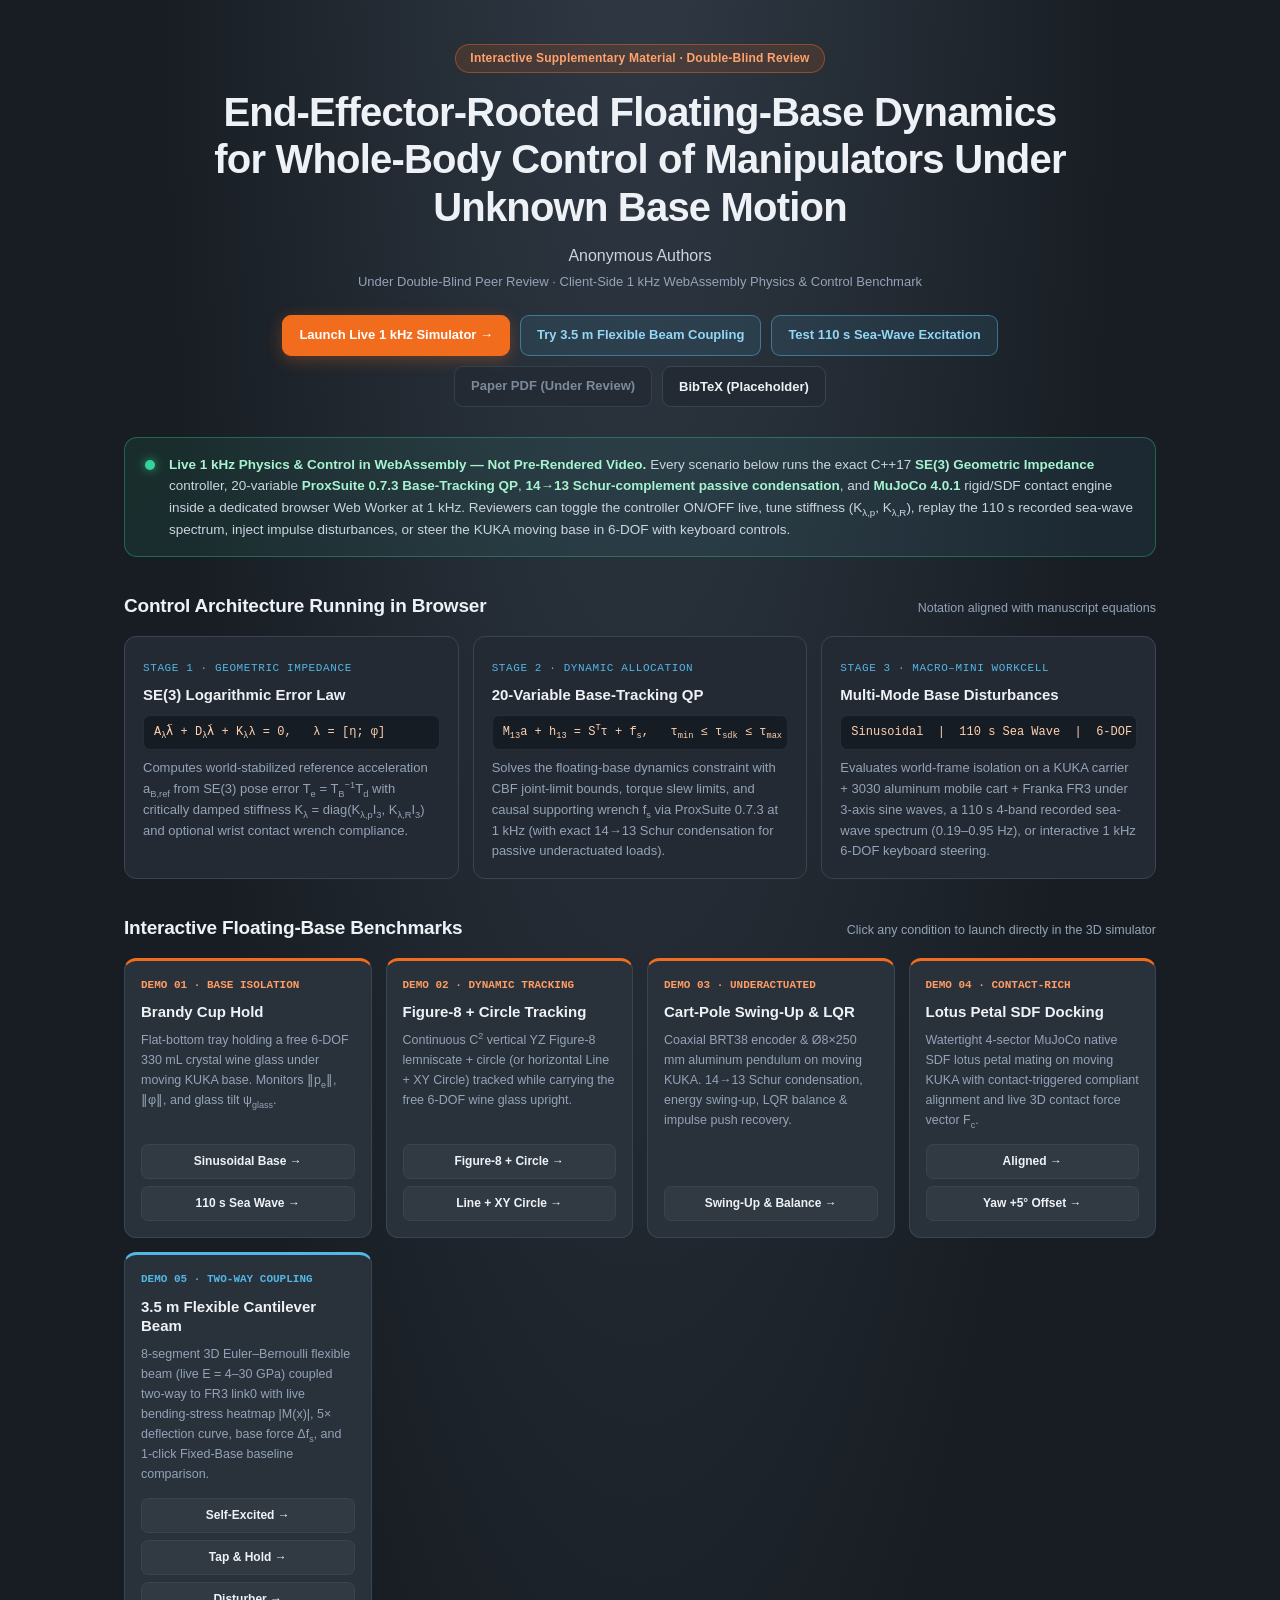
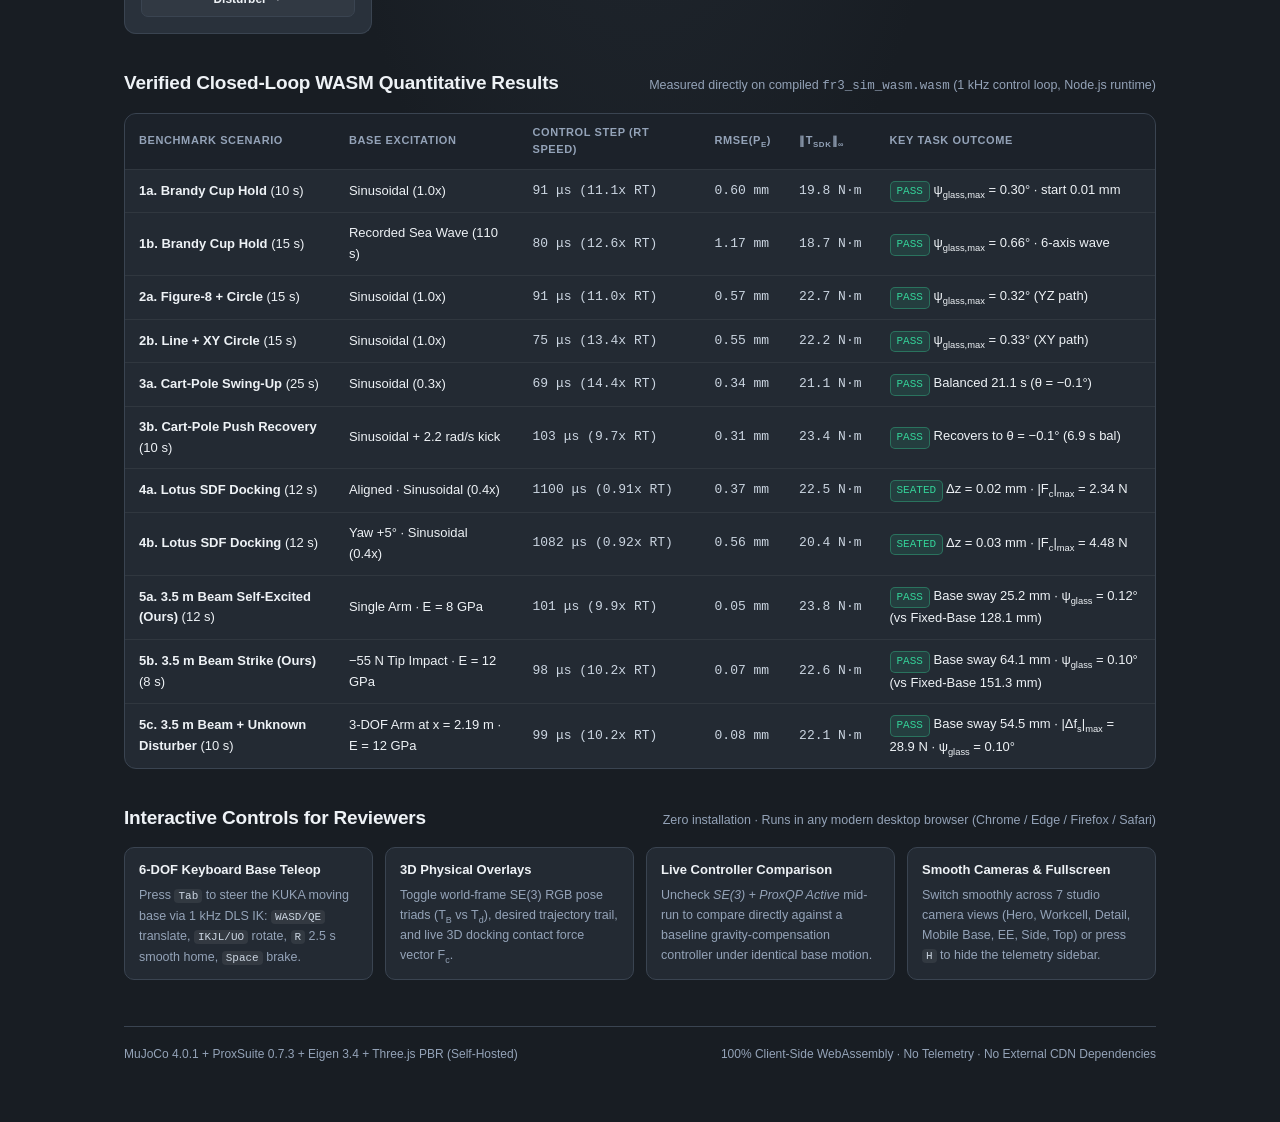
==== index.html @ 57d69ed1 "Deploy interactive supplementary simulator" ====
<!doctype html>
<html lang="en">
<head>
  <meta charset="utf-8" />
  <meta name="viewport" content="width=device-width, initial-scale=1.0" />
  <title>End-Effector-Rooted Floating-Base Dynamics for Whole-Body Control of Manipulators Under Unknown Base Motion · Interactive Supplementary Material</title>
  <style>
    :root {
      --bg: #181d23;
      --bg-2: #1f252d;
      --card: #232a33;
      --card-2: #29313b;
      --border: #3a4451;
      --text: #eef2f6;
      --soft: #cbd5e1;
      --muted: #94a3b8;
      --accent: #f26c1d;
      --accent-hover: #ff7f36;
      --cool: #52b6e6;
      --ok: #34d399;
      --font: 'Inter', -apple-system, BlinkMacSystemFont, 'Segoe UI', Roboto, sans-serif;
      --mono: 'JetBrains Mono', ui-monospace, SFMono-Regular, Menlo, monospace;
    }
    * { box-sizing: border-box; }
    sub, sup { font-size: 0.72em; line-height: 0; }
    body {
      margin: 0;
      background: radial-gradient(ellipse at 50% -12%, #313b47 0%, var(--bg) 54%);
      color: var(--text);
      font-family: var(--font);
      line-height: 1.6;
      min-height: 100vh;
    }
    .wrap { max-width: 1080px; margin: 0 auto; padding: 44px 24px 68px; }

    /* Academic Paper Hero Header */
    .paper-header { text-align: center; max-width: 880px; margin: 0 auto 30px; }
    .review-pill {
      display: inline-flex;
      align-items: center;
      gap: 8px;
      background: rgba(242, 108, 29, 0.14);
      border: 1px solid rgba(242, 108, 29, 0.42);
      color: #ffa26b;
      border-radius: 999px;
      padding: 4px 14px;
      font-size: 12px;
      font-weight: 600;
      letter-spacing: 0.2px;
    }
    h1 {
      font-size: clamp(26px, 3.8vw, 40px);
      margin: 16px 0 12px;
      line-height: 1.18;
      letter-spacing: -0.02em;
      font-weight: 750;
    }
    .authors {
      color: var(--soft);
      font-size: 16px;
      font-weight: 500;
      margin: 0 0 4px;
    }
    .venue {
      color: var(--muted);
      font-size: 13px;
      margin: 0 0 22px;
    }

    .action-bar {
      display: flex;
      justify-content: center;
      flex-wrap: wrap;
      gap: 10px;
      margin-bottom: 18px;
    }
    .pill-btn {
      display: inline-flex;
      align-items: center;
      gap: 7px;
      text-decoration: none;
      font-family: var(--font);
      font-size: 13px;
      font-weight: 600;
      padding: 9px 16px;
      border-radius: 9px;
      border: 1px solid var(--border);
      background: var(--card);
      color: var(--text);
      cursor: pointer;
      transition: transform 0.12s ease, border-color 0.15s ease, background 0.15s ease;
    }
    .pill-btn:hover { transform: translateY(-1px); border-color: var(--cool); background: var(--card-2); }
    .pill-btn.primary {
      background: var(--accent);
      border-color: var(--accent);
      color: #ffffff;
      box-shadow: 0 4px 16px rgba(242, 108, 29, 0.30);
    }
    .pill-btn.primary:hover { background: var(--accent-hover); border-color: var(--accent-hover); }
    .pill-btn.secondary {
      border-color: rgba(82, 182, 230, 0.50);
      color: #93d6f5;
      background: rgba(82, 182, 230, 0.10);
    }
    .pill-btn.secondary:hover { background: rgba(82, 182, 230, 0.18); color: #ffffff; }
    .pill-btn.muted {
      color: var(--muted);
      cursor: default;
      opacity: 0.78;
    }
    .pill-btn.muted:hover { transform: none; border-color: var(--border); background: var(--card); }

    /* Live WASM Authenticity Callout */
    .authenticity {
      background: linear-gradient(135deg, rgba(52, 211, 153, 0.09) 0%, rgba(82, 182, 230, 0.08) 100%);
      border: 1px solid rgba(52, 211, 153, 0.34);
      border-radius: 13px;
      padding: 16px 20px;
      margin-bottom: 34px;
      display: flex;
      gap: 14px;
      align-items: flex-start;
    }
    .auth-dot {
      width: 10px;
      height: 10px;
      border-radius: 50%;
      background: var(--ok);
      box-shadow: 0 0 10px rgba(52, 211, 153, 0.75);
      margin-top: 6px;
      flex-shrink: 0;
    }
    .authenticity strong { color: #a7f3d0; }
    .authenticity p { margin: 0; font-size: 13.5px; color: var(--soft); }

    /* Section Headings */
    .sec-head {
      display: flex;
      justify-content: space-between;
      align-items: baseline;
      flex-wrap: wrap;
      gap: 8px;
      margin: 34px 0 14px;
    }
    .sec-head h2 { margin: 0; font-size: 19px; letter-spacing: -0.01em; }
    .sec-head span { font-size: 12.5px; color: var(--muted); }

    /* Method Cards */
    .method-grid {
      display: grid;
      grid-template-columns: repeat(auto-fit, minmax(300px, 1fr));
      gap: 14px;
    }
    .method-card {
      background: var(--card);
      border: 1px solid var(--border);
      border-radius: 12px;
      padding: 16px 18px;
    }
    .method-card .m-tag {
      font-family: var(--mono);
      font-size: 11px;
      color: var(--cool);
      text-transform: uppercase;
      letter-spacing: 0.6px;
    }
    .method-card h3 { margin: 5px 0 7px; font-size: 15px; }
    .method-card .eq {
      font-family: var(--mono);
      font-size: 12px;
      color: #ffd0b0;
      background: rgba(15, 20, 26, 0.62);
      border: 1px solid rgba(255, 255, 255, 0.08);
      border-radius: 7px;
      padding: 7px 10px;
      margin: 8px 0;
      overflow-x: auto;
      white-space: nowrap;
    }
    .method-card p { margin: 0; font-size: 13px; color: var(--muted); }

    /* 4 Interactive Demos Grid */
    .demos-grid {
      display: grid;
      grid-template-columns: repeat(auto-fit, minmax(245px, 1fr));
      gap: 14px;
    }
    .demo-card {
      background: var(--card-2);
      border: 1px solid var(--border);
      border-top: 3px solid var(--accent);
      border-radius: 12px;
      padding: 16px;
      display: flex;
      flex-direction: column;
      gap: 8px;
    }
    .demo-card .d-num {
      font-family: var(--mono);
      font-size: 11px;
      color: #ff9c63;
      font-weight: 700;
    }
    .demo-card h3 { margin: 0; font-size: 15px; line-height: 1.3; }
    .demo-card p { margin: 0; font-size: 12.5px; color: var(--muted); flex: 1; }
    .demo-actions { display: flex; flex-wrap: wrap; gap: 7px; margin-top: 6px; }
    .mini-btn {
      flex: 1;
      min-width: 105px;
      text-align: center;
      text-decoration: none;
      font-size: 12px;
      font-weight: 600;
      padding: 7px 9px;
      border-radius: 7px;
      border: 1px solid var(--border);
      color: var(--text);
      background: rgba(255, 255, 255, 0.04);
      transition: all 0.14s ease;
    }
    .mini-btn:hover { border-color: var(--accent); color: #ffab78; background: rgba(242, 108, 29, 0.12); }
    .mini-btn.alt:hover { border-color: var(--cool); color: #93d6f5; background: rgba(82, 182, 230, 0.12); }

    /* Verified Benchmark Table */
    .table-wrap {
      background: var(--card);
      border: 1px solid var(--border);
      border-radius: 12px;
      overflow-x: auto;
    }
    table { width: 100%; border-collapse: collapse; font-size: 13px; }
    th, td { padding: 10px 14px; text-align: left; border-bottom: 1px solid rgba(255, 255, 255, 0.06); }
    th {
      font-size: 11px;
      text-transform: uppercase;
      letter-spacing: 0.6px;
      color: var(--muted);
      background: rgba(15, 20, 26, 0.35);
    }
    tr:last-child td { border-bottom: none; }
    td.num { font-family: var(--mono); color: var(--soft); white-space: nowrap; }
    .tag-pass {
      display: inline-block;
      font-family: var(--mono);
      font-size: 11px;
      color: var(--ok);
      background: rgba(52, 211, 153, 0.12);
      border: 1px solid rgba(52, 211, 153, 0.35);
      border-radius: 5px;
      padding: 1px 6px;
    }

    /* Interactive Features Strip */
    .features-list {
      display: grid;
      grid-template-columns: repeat(auto-fit, minmax(220px, 1fr));
      gap: 12px;
    }
    .feat-item {
      background: var(--card);
      border: 1px solid var(--border);
      border-radius: 10px;
      padding: 12px 14px;
      font-size: 12.5px;
      color: var(--muted);
    }
    .feat-item strong { display: block; color: var(--text); margin-bottom: 4px; font-size: 13px; }
    .feat-item code {
      font-family: var(--mono);
      font-size: 11px;
      color: var(--soft);
      background: rgba(255, 255, 255, 0.07);
      padding: 1px 4px;
      border-radius: 4px;
    }

    /* BibTeX Collapsible Box */
    .bibtex-box {
      display: none;
      margin: 14px auto 0;
      max-width: 720px;
      text-align: left;
      background: #14181e;
      border: 1px solid var(--border);
      border-radius: 10px;
      padding: 14px 16px;
      font-family: var(--mono);
      font-size: 12px;
      color: #cbd5e1;
      white-space: pre;
      overflow-x: auto;
    }
    .bibtex-box.open { display: block; }

    .footer {
      margin-top: 46px;
      padding-top: 18px;
      border-top: 1px solid var(--border);
      color: var(--muted);
      font-size: 12px;
      display: flex;
      justify-content: space-between;
      flex-wrap: wrap;
      gap: 10px;
    }
  </style>
</head>
<body>
  <div class="wrap">
    <header class="paper-header">
      <span class="review-pill">Interactive Supplementary Material · Double-Blind Review</span>
      <h1>End-Effector-Rooted Floating-Base Dynamics for Whole-Body Control of Manipulators Under Unknown Base Motion</h1>
      <p class="authors">Anonymous Authors</p>
      <p class="venue">Under Double-Blind Peer Review · Client-Side 1 kHz WebAssembly Physics &amp; Control Benchmark</p>

      <div class="action-bar">
        <a class="pill-btn primary" href="./three/">Launch Live 1 kHz Simulator →</a>
        <a class="pill-btn secondary" href="./three/?demo=5">Try 3.5 m Flexible Beam Coupling</a>
        <a class="pill-btn secondary" href="./three/?demo=0&amp;base=wave">Test 110 s Sea-Wave Excitation</a>
        <span class="pill-btn muted" title="Manuscript is currently under double-blind review">Paper PDF (Under Review)</span>
        <button class="pill-btn" id="btnBibtex" type="button">BibTeX (Placeholder)</button>
      </div>

      <pre class="bibtex-box" id="bibtexBox">@article{anonymous2026eefloatingbase,
  title   = {End-Effector-Rooted Floating-Base Dynamics for Whole-Body Control of Manipulators Under Unknown Base Motion},
  author  = {Anonymous Authors},
  journal = {Under Review},
  year    = {2026},
  note    = {Interactive 1 kHz WebAssembly supplementary material}
}</pre>
    </header>

    <section class="authenticity">
      <div class="auth-dot" aria-hidden="true"></div>
      <p>
        <strong>Live 1 kHz Physics &amp; Control in WebAssembly — Not Pre-Rendered Video.</strong>
        Every scenario below runs the exact C++17 <strong>SE(3) Geometric Impedance</strong> controller,
        20-variable <strong>ProxSuite 0.7.3 Base-Tracking QP</strong>, <strong>14→13 Schur-complement passive condensation</strong>,
        and <strong>MuJoCo 4.0.1</strong> rigid/SDF contact engine inside a dedicated browser Web Worker at 1 kHz.
        Reviewers can toggle the controller ON/OFF live, tune stiffness (K<sub>&lambda;,p</sub>, K<sub>&lambda;,R</sub>),
        replay the 110 s recorded sea-wave spectrum, inject impulse disturbances, or steer the KUKA moving base in 6-DOF with keyboard controls.
      </p>
    </section>

    <div class="sec-head">
      <h2>Control Architecture Running in Browser</h2>
      <span>Notation aligned with manuscript equations</span>
    </div>
    <section class="method-grid">
      <div class="method-card">
        <span class="m-tag">Stage 1 · Geometric Impedance</span>
        <h3>SE(3) Logarithmic Error Law</h3>
        <div class="eq">A<sub>&lambda;</sub>&lambda;&#776; + D<sub>&lambda;</sub>&lambda;&#775; + K<sub>&lambda;</sub>&lambda; = 0, &nbsp; &lambda; = [&eta;; &phi;]</div>
        <p>Computes world-stabilized reference acceleration a<sub>B,ref</sub> from SE(3) pose error T<sub>e</sub> = T<sub>B</sub><sup>&minus;1</sup>T<sub>d</sub> with critically damped stiffness K<sub>&lambda;</sub> = diag(K<sub>&lambda;,p</sub>I<sub>3</sub>, K<sub>&lambda;,R</sub>I<sub>3</sub>) and optional wrist contact wrench compliance.</p>
      </div>
      <div class="method-card">
        <span class="m-tag">Stage 2 · Dynamic Allocation</span>
        <h3>20-Variable Base-Tracking QP</h3>
        <div class="eq">M<sub>13</sub>a + h<sub>13</sub> = S<sup>T</sup>&tau; + f<sub>s</sub>, &nbsp; &tau;<sub>min</sub> &le; &tau;<sub>sdk</sub> &le; &tau;<sub>max</sub></div>
        <p>Solves the floating-base dynamics constraint with CBF joint-limit bounds, torque slew limits, and causal supporting wrench f<sub>s</sub> via ProxSuite 0.7.3 at 1 kHz (with exact 14→13 Schur condensation for passive underactuated loads).</p>
      </div>
      <div class="method-card">
        <span class="m-tag">Stage 3 · Macro–Mini Workcell</span>
        <h3>Multi-Mode Base Disturbances</h3>
        <div class="eq">Sinusoidal &nbsp;|&nbsp; 110 s Sea Wave &nbsp;|&nbsp; 6-DOF IK Teleop</div>
        <p>Evaluates world-frame isolation on a KUKA carrier + 3030 aluminum mobile cart + Franka FR3 under 3-axis sine waves, a 110 s 4-band recorded sea-wave spectrum (0.19–0.95 Hz), or interactive 1 kHz 6-DOF keyboard steering.</p>
      </div>
    </section>

    <div class="sec-head">
      <h2>Interactive Floating-Base Benchmarks</h2>
      <span>Click any condition to launch directly in the 3D simulator</span>
    </div>
    <section class="demos-grid">
      <article class="demo-card">
        <span class="d-num">DEMO 01 · BASE ISOLATION</span>
        <h3>Brandy Cup Hold</h3>
        <p>Flat-bottom tray holding a free 6-DOF 330 mL crystal wine glass under moving KUKA base. Monitors &Vert;p<sub>e</sub>&Vert;, &Vert;&phi;&Vert;, and glass tilt &psi;<sub>glass</sub>.</p>
        <div class="demo-actions">
          <a class="mini-btn" href="./three/?demo=0&amp;base=sine">Sinusoidal Base →</a>
          <a class="mini-btn alt" href="./three/?demo=0&amp;base=wave">110 s Sea Wave →</a>
        </div>
      </article>

      <article class="demo-card">
        <span class="d-num">DEMO 02 · DYNAMIC TRACKING</span>
        <h3>Figure-8 + Circle Tracking</h3>
        <p>Continuous C<sup>2</sup> vertical YZ Figure-8 lemniscate + circle (or horizontal Line + XY Circle) tracked while carrying the free 6-DOF wine glass upright.</p>
        <div class="demo-actions">
          <a class="mini-btn" href="./three/?demo=1&amp;track=0">Figure-8 + Circle →</a>
          <a class="mini-btn alt" href="./three/?demo=1&amp;track=1">Line + XY Circle →</a>
        </div>
      </article>

      <article class="demo-card">
        <span class="d-num">DEMO 03 · UNDERACTUATED</span>
        <h3>Cart-Pole Swing-Up &amp; LQR</h3>
        <p>Coaxial BRT38 encoder &amp; Ø8&times;250 mm aluminum pendulum on moving KUKA. 14→13 Schur condensation, energy swing-up, LQR balance &amp; impulse push recovery.</p>
        <div class="demo-actions">
          <a class="mini-btn" href="./three/?demo=2">Swing-Up &amp; Balance →</a>
        </div>
      </article>

      <article class="demo-card">
        <span class="d-num">DEMO 04 · CONTACT-RICH</span>
        <h3>Lotus Petal SDF Docking</h3>
        <p>Watertight 4-sector MuJoCo native SDF lotus petal mating on moving KUKA with contact-triggered compliant alignment and live 3D contact force vector F<sub>c</sub>.</p>
        <div class="demo-actions">
          <a class="mini-btn" href="./three/?demo=4&amp;dock=0">Aligned →</a>
          <a class="mini-btn alt" href="./three/?demo=4&amp;dock=1">Yaw +5&deg; Offset →</a>
        </div>
      </article>

      <article class="demo-card" style="border-top-color: var(--cool);">
        <span class="d-num" style="color: var(--cool);">DEMO 05 · TWO-WAY COUPLING</span>
        <h3>3.5 m Flexible Cantilever Beam</h3>
        <p>8-segment 3D Euler–Bernoulli flexible beam (live E = 4–30 GPa) coupled two-way to FR3 link0 with live bending-stress heatmap |M(x)|, 5&times; deflection curve, base force &Delta;f<sub>s</sub>, and 1-click Fixed-Base baseline comparison.</p>
        <div class="demo-actions">
          <a class="mini-btn" href="./three/?demo=5&amp;beamMode=0">Self-Excited →</a>
          <a class="mini-btn alt" href="./three/?demo=5&amp;beamMode=1">Tap &amp; Hold →</a>
          <a class="mini-btn alt" href="./three/?demo=5&amp;beamMode=1&amp;disturber=1">Disturber →</a>
        </div>
      </article>
    </section>

    <div class="sec-head">
      <h2>Verified Closed-Loop WASM Quantitative Results</h2>
      <span>Measured directly on compiled <code>fr3_sim_wasm.wasm</code> (1 kHz control loop, Node.js runtime)</span>
    </div>
    <div class="table-wrap">
      <table>
        <thead>
          <tr>
            <th>Benchmark Scenario</th>
            <th>Base Excitation</th>
            <th>Control Step (RT Speed)</th>
            <th>RMSE(p<sub>e</sub>)</th>
            <th>&Vert;&tau;<sub>sdk</sub>&Vert;<sub>&infin;</sub></th>
            <th>Key Task Outcome</th>
          </tr>
        </thead>
        <tbody id="benchBody">
          <tr>
            <td><strong>1a. Brandy Cup Hold</strong> (10 s)</td>
            <td>Sinusoidal (1.0x)</td>
            <td class="num">91 &mu;s (11.1x RT)</td>
            <td class="num">0.60 mm</td>
            <td class="num">19.8 N&middot;m</td>
            <td><span class="tag-pass">PASS</span> &psi;<sub>glass,max</sub> = 0.30&deg; · start 0.01 mm</td>
          </tr>
          <tr>
            <td><strong>1b. Brandy Cup Hold</strong> (15 s)</td>
            <td>Recorded Sea Wave (110 s)</td>
            <td class="num">80 &mu;s (12.6x RT)</td>
            <td class="num">1.17 mm</td>
            <td class="num">18.7 N&middot;m</td>
            <td><span class="tag-pass">PASS</span> &psi;<sub>glass,max</sub> = 0.66&deg; · 6-axis wave</td>
          </tr>
          <tr>
            <td><strong>2a. Figure-8 + Circle</strong> (15 s)</td>
            <td>Sinusoidal (1.0x)</td>
            <td class="num">91 &mu;s (11.0x RT)</td>
            <td class="num">0.57 mm</td>
            <td class="num">22.7 N&middot;m</td>
            <td><span class="tag-pass">PASS</span> &psi;<sub>glass,max</sub> = 0.32&deg; (YZ path)</td>
          </tr>
          <tr>
            <td><strong>2b. Line + XY Circle</strong> (15 s)</td>
            <td>Sinusoidal (1.0x)</td>
            <td class="num">75 &mu;s (13.4x RT)</td>
            <td class="num">0.55 mm</td>
            <td class="num">22.2 N&middot;m</td>
            <td><span class="tag-pass">PASS</span> &psi;<sub>glass,max</sub> = 0.33&deg; (XY path)</td>
          </tr>
          <tr>
            <td><strong>3a. Cart-Pole Swing-Up</strong> (25 s)</td>
            <td>Sinusoidal (0.3x)</td>
            <td class="num">69 &mu;s (14.4x RT)</td>
            <td class="num">0.34 mm</td>
            <td class="num">21.1 N&middot;m</td>
            <td><span class="tag-pass">PASS</span> Balanced 21.1 s (&theta; = &minus;0.1&deg;)</td>
          </tr>
          <tr>
            <td><strong>3b. Cart-Pole Push Recovery</strong> (10 s)</td>
            <td>Sinusoidal + 2.2 rad/s kick</td>
            <td class="num">103 &mu;s (9.7x RT)</td>
            <td class="num">0.31 mm</td>
            <td class="num">23.4 N&middot;m</td>
            <td><span class="tag-pass">PASS</span> Recovers to &theta; = &minus;0.1&deg; (6.9 s bal)</td>
          </tr>
          <tr>
            <td><strong>4a. Lotus SDF Docking</strong> (12 s)</td>
            <td>Aligned · Sinusoidal (0.4x)</td>
            <td class="num">1100 &mu;s (0.91x RT)</td>
            <td class="num">0.37 mm</td>
            <td class="num">22.5 N&middot;m</td>
            <td><span class="tag-pass">SEATED</span> &Delta;z = 0.02 mm · |F<sub>c</sub>|<sub>max</sub> = 2.34 N</td>
          </tr>
          <tr>
            <td><strong>4b. Lotus SDF Docking</strong> (12 s)</td>
            <td>Yaw +5&deg; · Sinusoidal (0.4x)</td>
            <td class="num">1082 &mu;s (0.92x RT)</td>
            <td class="num">0.56 mm</td>
            <td class="num">20.4 N&middot;m</td>
            <td><span class="tag-pass">SEATED</span> &Delta;z = 0.03 mm · |F<sub>c</sub>|<sub>max</sub> = 4.48 N</td>
          </tr>
          <tr>
            <td><strong>5a. 3.5 m Beam Self-Excited (Ours)</strong> (12 s)</td>
            <td>Single Arm · E = 8 GPa</td>
            <td class="num">101 &mu;s (9.9x RT)</td>
            <td class="num">0.05 mm</td>
            <td class="num">23.8 N&middot;m</td>
            <td><span class="tag-pass">PASS</span> Base sway 25.2 mm · &psi;<sub>glass</sub> = 0.12&deg; (vs Fixed-Base 128.1 mm)</td>
          </tr>
          <tr>
            <td><strong>5b. 3.5 m Beam Strike (Ours)</strong> (8 s)</td>
            <td>&minus;55 N Tip Impact · E = 12 GPa</td>
            <td class="num">98 &mu;s (10.2x RT)</td>
            <td class="num">0.07 mm</td>
            <td class="num">22.6 N&middot;m</td>
            <td><span class="tag-pass">PASS</span> Base sway 64.1 mm · &psi;<sub>glass</sub> = 0.10&deg; (vs Fixed-Base 151.3 mm)</td>
          </tr>
          <tr>
            <td><strong>5c. 3.5 m Beam + Unknown Disturber</strong> (10 s)</td>
            <td>3-DOF Arm at x = 2.19 m · E = 12 GPa</td>
            <td class="num">99 &mu;s (10.2x RT)</td>
            <td class="num">0.08 mm</td>
            <td class="num">22.1 N&middot;m</td>
            <td><span class="tag-pass">PASS</span> Base sway 54.5 mm · |&Delta;f<sub>s</sub>|<sub>max</sub> = 28.9 N · &psi;<sub>glass</sub> = 0.10&deg;</td>
          </tr>
        </tbody>
      </table>
    </div>

    <div class="sec-head">
      <h2>Interactive Controls for Reviewers</h2>
      <span>Zero installation · Runs in any modern desktop browser (Chrome / Edge / Firefox / Safari)</span>
    </div>
    <section class="features-list">
      <div class="feat-item">
        <strong>6-DOF Keyboard Base Teleop</strong>
        Press <code>Tab</code> to steer the KUKA moving base via 1 kHz DLS IK: <code>WASD/QE</code> translate, <code>IKJL/UO</code> rotate, <code>R</code> 2.5 s smooth home, <code>Space</code> brake.
      </div>
      <div class="feat-item">
        <strong>3D Physical Overlays</strong>
        Toggle world-frame SE(3) RGB pose triads (T<sub>B</sub> vs T<sub>d</sub>), desired trajectory trail, and live 3D docking contact force vector F<sub>c</sub>.
      </div>
      <div class="feat-item">
        <strong>Live Controller Comparison</strong>
        Uncheck <em>SE(3) + ProxQP Active</em> mid-run to compare directly against a baseline gravity-compensation controller under identical base motion.
      </div>
      <div class="feat-item">
        <strong>Smooth Cameras &amp; Fullscreen</strong>
        Switch smoothly across 7 studio camera views (Hero, Workcell, Detail, Mobile Base, EE, Side, Top) or press <code>H</code> to hide the telemetry sidebar.
      </div>
    </section>

    <footer class="footer">
      <span>MuJoCo 4.0.1 + ProxSuite 0.7.3 + Eigen 3.4 + Three.js PBR (Self-Hosted)</span>
      <span>100% Client-Side WebAssembly · No Telemetry · No External CDN Dependencies</span>
    </footer>
  </div>
  <script>
    const btnBib = document.getElementById('btnBibtex');
    const bibBox = document.getElementById('bibtexBox');
    btnBib?.addEventListener('click', () => {
      bibBox.classList.toggle('open');
    });
  </script>
</body>
</html>
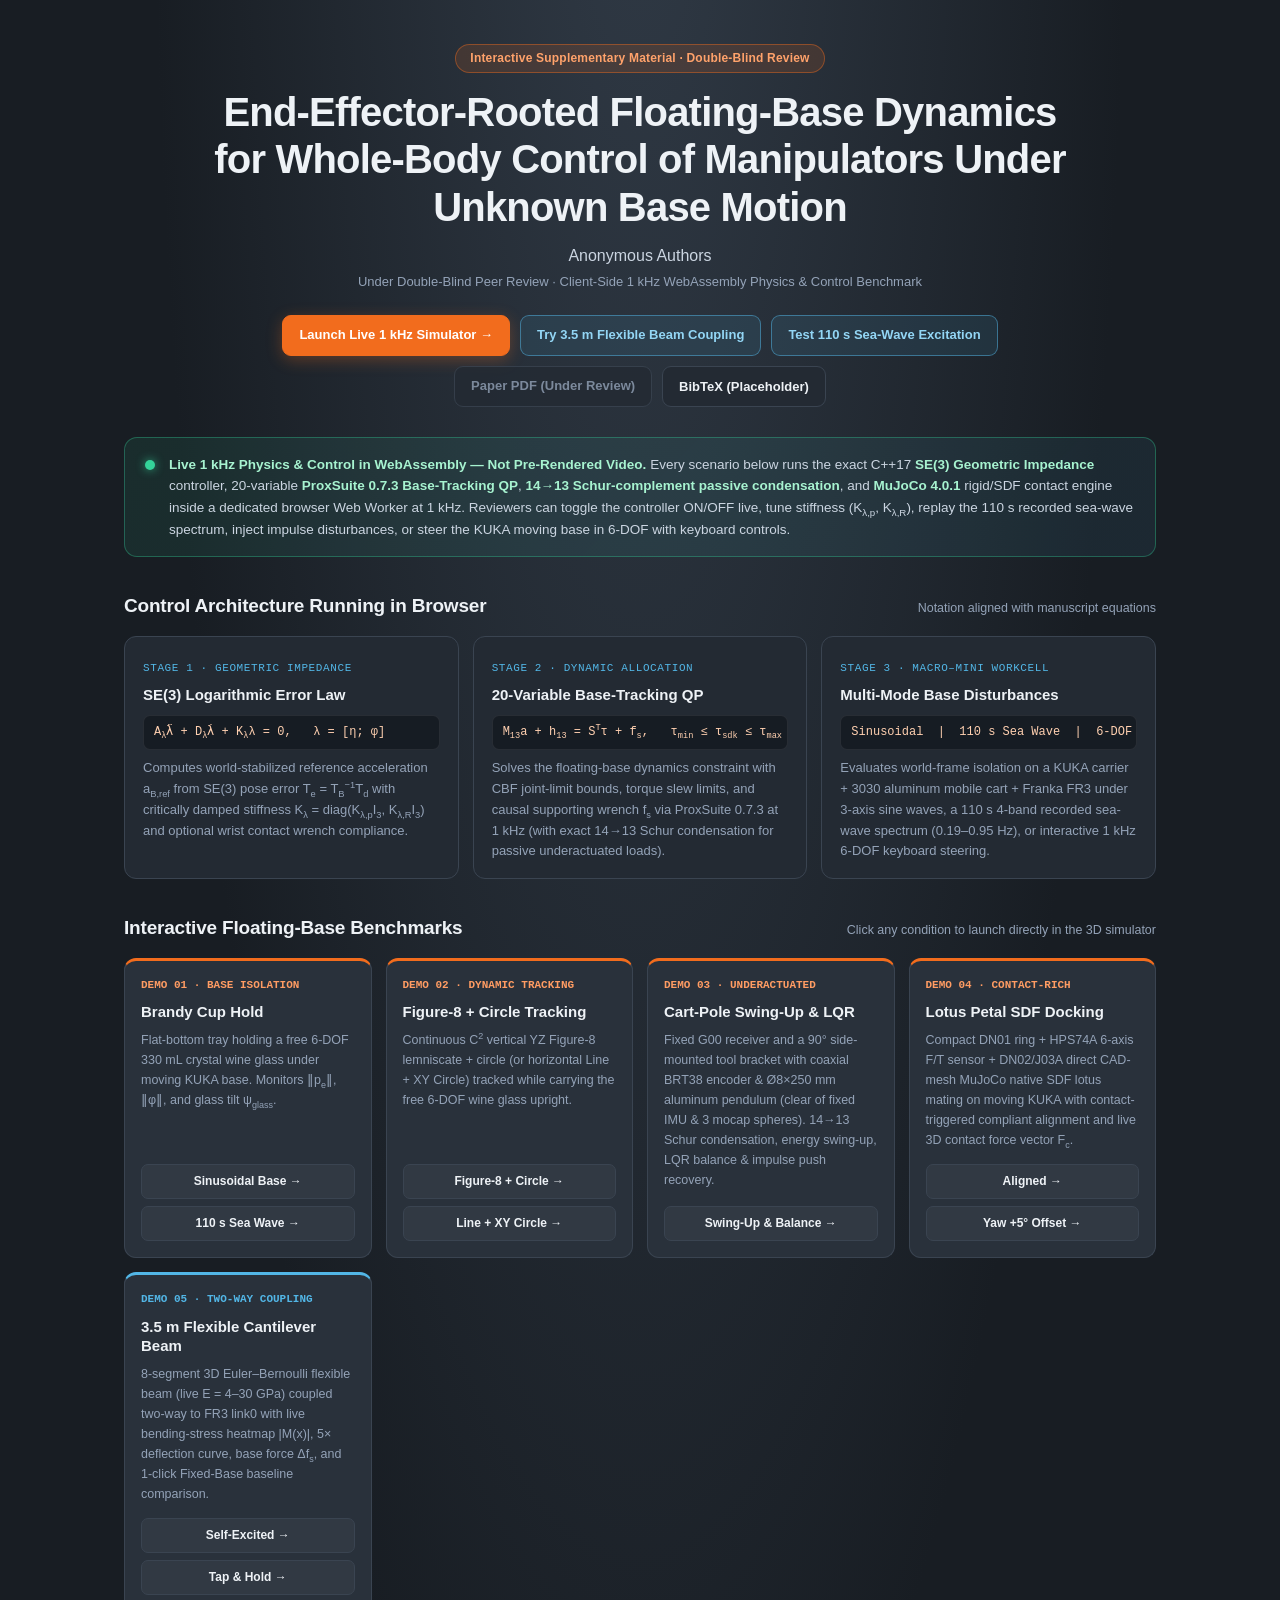
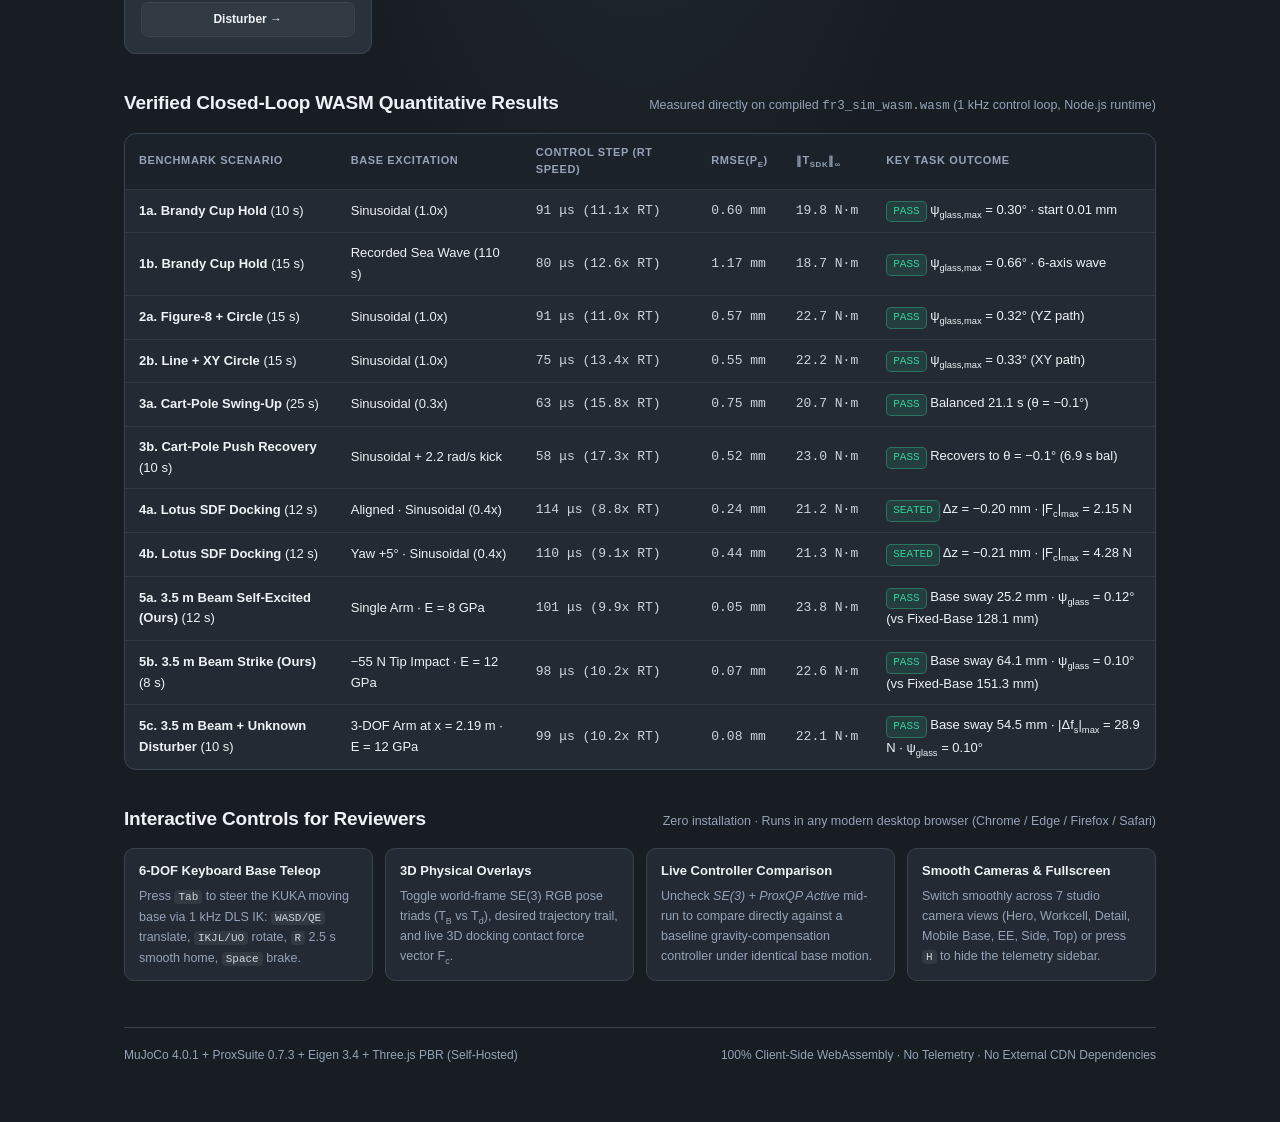
==== commit 7d7466d1: "Update docking assembly, side-mounted Cart-Pole, 5-color casters, and smooth CAD normals" ====
--- a/index.html
+++ b/index.html
@@ -396,7 +396,7 @@
       <article class="demo-card">
         <span class="d-num">DEMO 03 · UNDERACTUATED</span>
         <h3>Cart-Pole Swing-Up &amp; LQR</h3>
-        <p>Coaxial BRT38 encoder &amp; Ø8&times;250 mm aluminum pendulum on moving KUKA. 14→13 Schur condensation, energy swing-up, LQR balance &amp; impulse push recovery.</p>
+        <p>Fixed G00 receiver and a 90&deg; side-mounted tool bracket with coaxial BRT38 encoder &amp; Ø8&times;250 mm aluminum pendulum (clear of fixed IMU &amp; 3 mocap spheres). 14→13 Schur condensation, energy swing-up, LQR balance &amp; impulse push recovery.</p>
         <div class="demo-actions">
           <a class="mini-btn" href="./three/?demo=2">Swing-Up &amp; Balance →</a>
         </div>
@@ -405,7 +405,7 @@
       <article class="demo-card">
         <span class="d-num">DEMO 04 · CONTACT-RICH</span>
         <h3>Lotus Petal SDF Docking</h3>
-        <p>Watertight 4-sector MuJoCo native SDF lotus petal mating on moving KUKA with contact-triggered compliant alignment and live 3D contact force vector F<sub>c</sub>.</p>
+        <p>Compact DN01 ring + HPS74A 6-axis F/T sensor + DN02/J03A direct CAD-mesh MuJoCo native SDF lotus mating on moving KUKA with contact-triggered compliant alignment and live 3D contact force vector F<sub>c</sub>.</p>
         <div class="demo-actions">
           <a class="mini-btn" href="./three/?demo=4&amp;dock=0">Aligned →</a>
           <a class="mini-btn alt" href="./three/?demo=4&amp;dock=1">Yaw +5&deg; Offset →</a>
@@ -476,34 +476,34 @@
           <tr>
             <td><strong>3a. Cart-Pole Swing-Up</strong> (25 s)</td>
             <td>Sinusoidal (0.3x)</td>
-            <td class="num">69 &mu;s (14.4x RT)</td>
-            <td class="num">0.34 mm</td>
-            <td class="num">21.1 N&middot;m</td>
+            <td class="num">63 &mu;s (15.8x RT)</td>
+            <td class="num">0.75 mm</td>
+            <td class="num">20.7 N&middot;m</td>
             <td><span class="tag-pass">PASS</span> Balanced 21.1 s (&theta; = &minus;0.1&deg;)</td>
           </tr>
           <tr>
             <td><strong>3b. Cart-Pole Push Recovery</strong> (10 s)</td>
             <td>Sinusoidal + 2.2 rad/s kick</td>
-            <td class="num">103 &mu;s (9.7x RT)</td>
-            <td class="num">0.31 mm</td>
-            <td class="num">23.4 N&middot;m</td>
+            <td class="num">58 &mu;s (17.3x RT)</td>
+            <td class="num">0.52 mm</td>
+            <td class="num">23.0 N&middot;m</td>
             <td><span class="tag-pass">PASS</span> Recovers to &theta; = &minus;0.1&deg; (6.9 s bal)</td>
           </tr>
           <tr>
             <td><strong>4a. Lotus SDF Docking</strong> (12 s)</td>
             <td>Aligned · Sinusoidal (0.4x)</td>
-            <td class="num">1100 &mu;s (0.91x RT)</td>
-            <td class="num">0.37 mm</td>
-            <td class="num">22.5 N&middot;m</td>
-            <td><span class="tag-pass">SEATED</span> &Delta;z = 0.02 mm · |F<sub>c</sub>|<sub>max</sub> = 2.34 N</td>
+            <td class="num">114 &mu;s (8.8x RT)</td>
+            <td class="num">0.24 mm</td>
+            <td class="num">21.2 N&middot;m</td>
+            <td><span class="tag-pass">SEATED</span> &Delta;z = &minus;0.20 mm · |F<sub>c</sub>|<sub>max</sub> = 2.15 N</td>
           </tr>
           <tr>
             <td><strong>4b. Lotus SDF Docking</strong> (12 s)</td>
             <td>Yaw +5&deg; · Sinusoidal (0.4x)</td>
-            <td class="num">1082 &mu;s (0.92x RT)</td>
-            <td class="num">0.56 mm</td>
-            <td class="num">20.4 N&middot;m</td>
-            <td><span class="tag-pass">SEATED</span> &Delta;z = 0.03 mm · |F<sub>c</sub>|<sub>max</sub> = 4.48 N</td>
+            <td class="num">110 &mu;s (9.1x RT)</td>
+            <td class="num">0.44 mm</td>
+            <td class="num">21.3 N&middot;m</td>
+            <td><span class="tag-pass">SEATED</span> &Delta;z = &minus;0.21 mm · |F<sub>c</sub>|<sub>max</sub> = 4.28 N</td>
           </tr>
           <tr>
             <td><strong>5a. 3.5 m Beam Self-Excited (Ours)</strong> (12 s)</td>
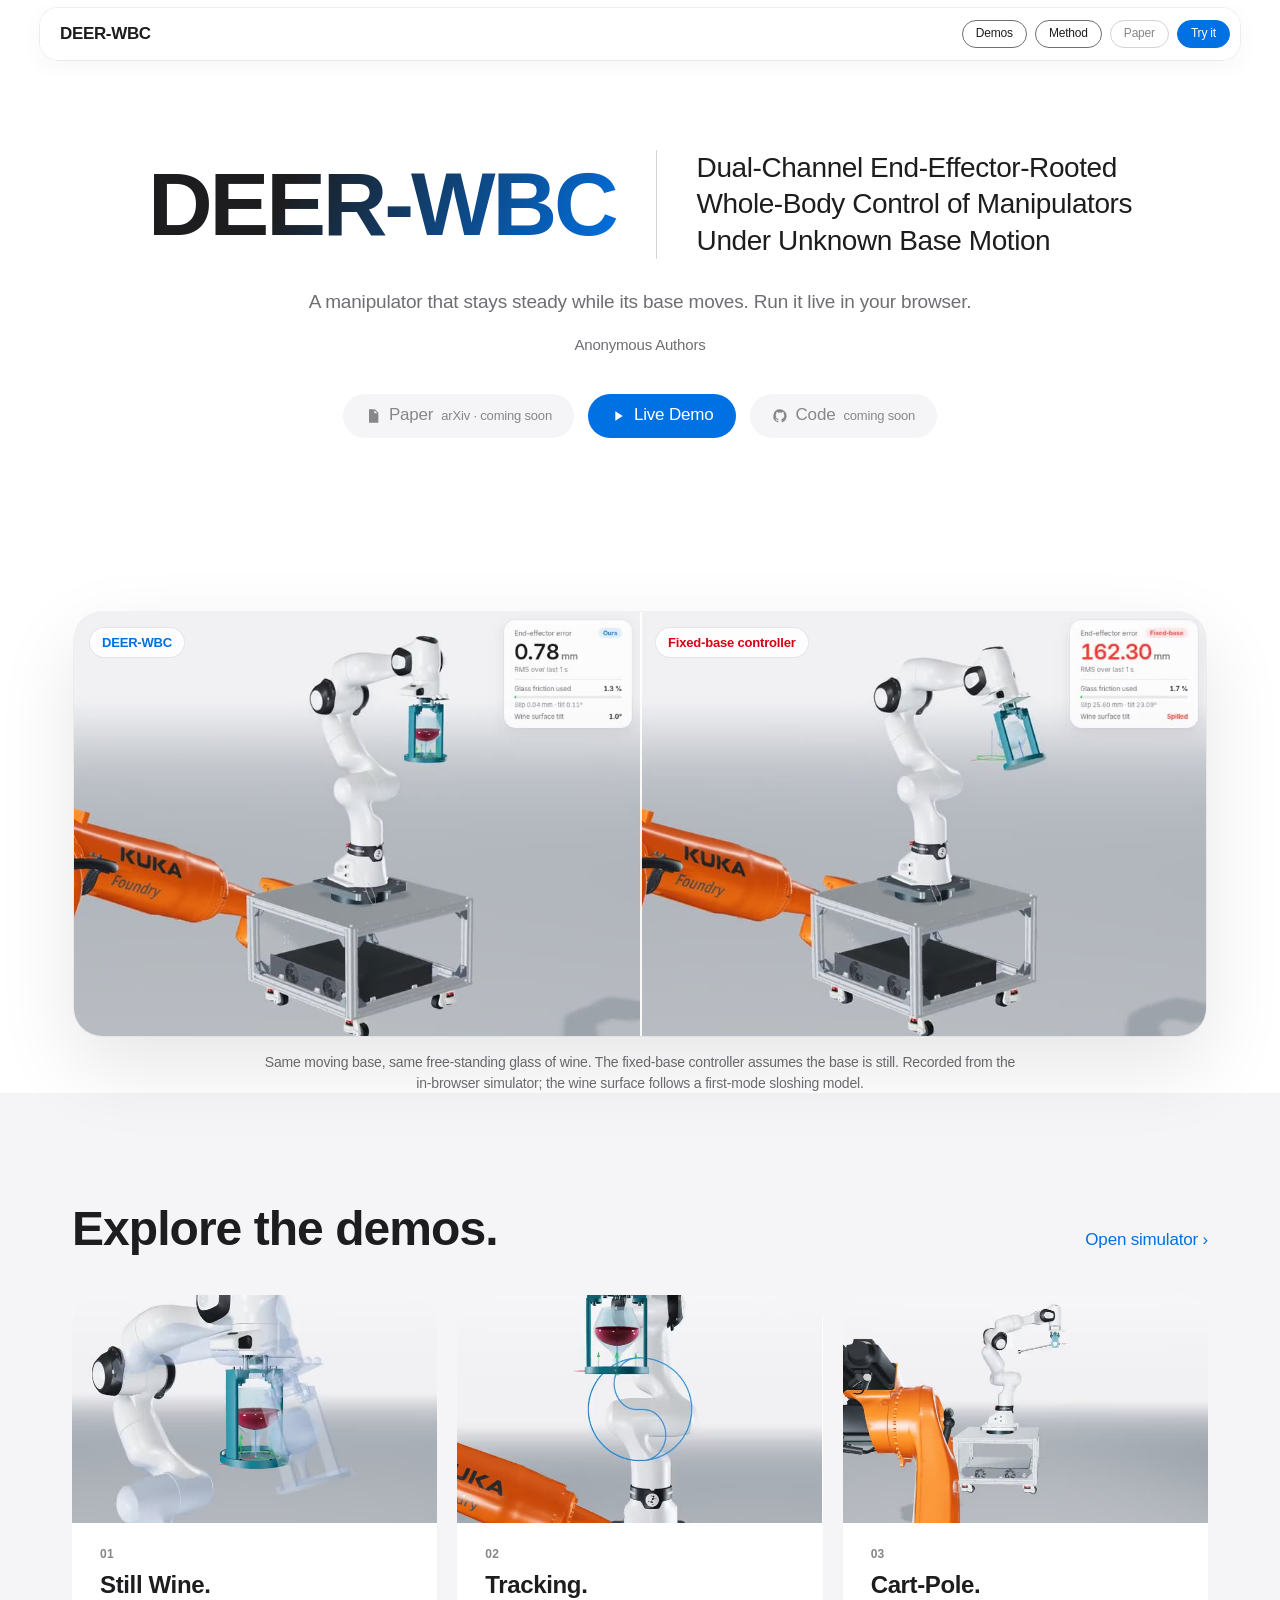
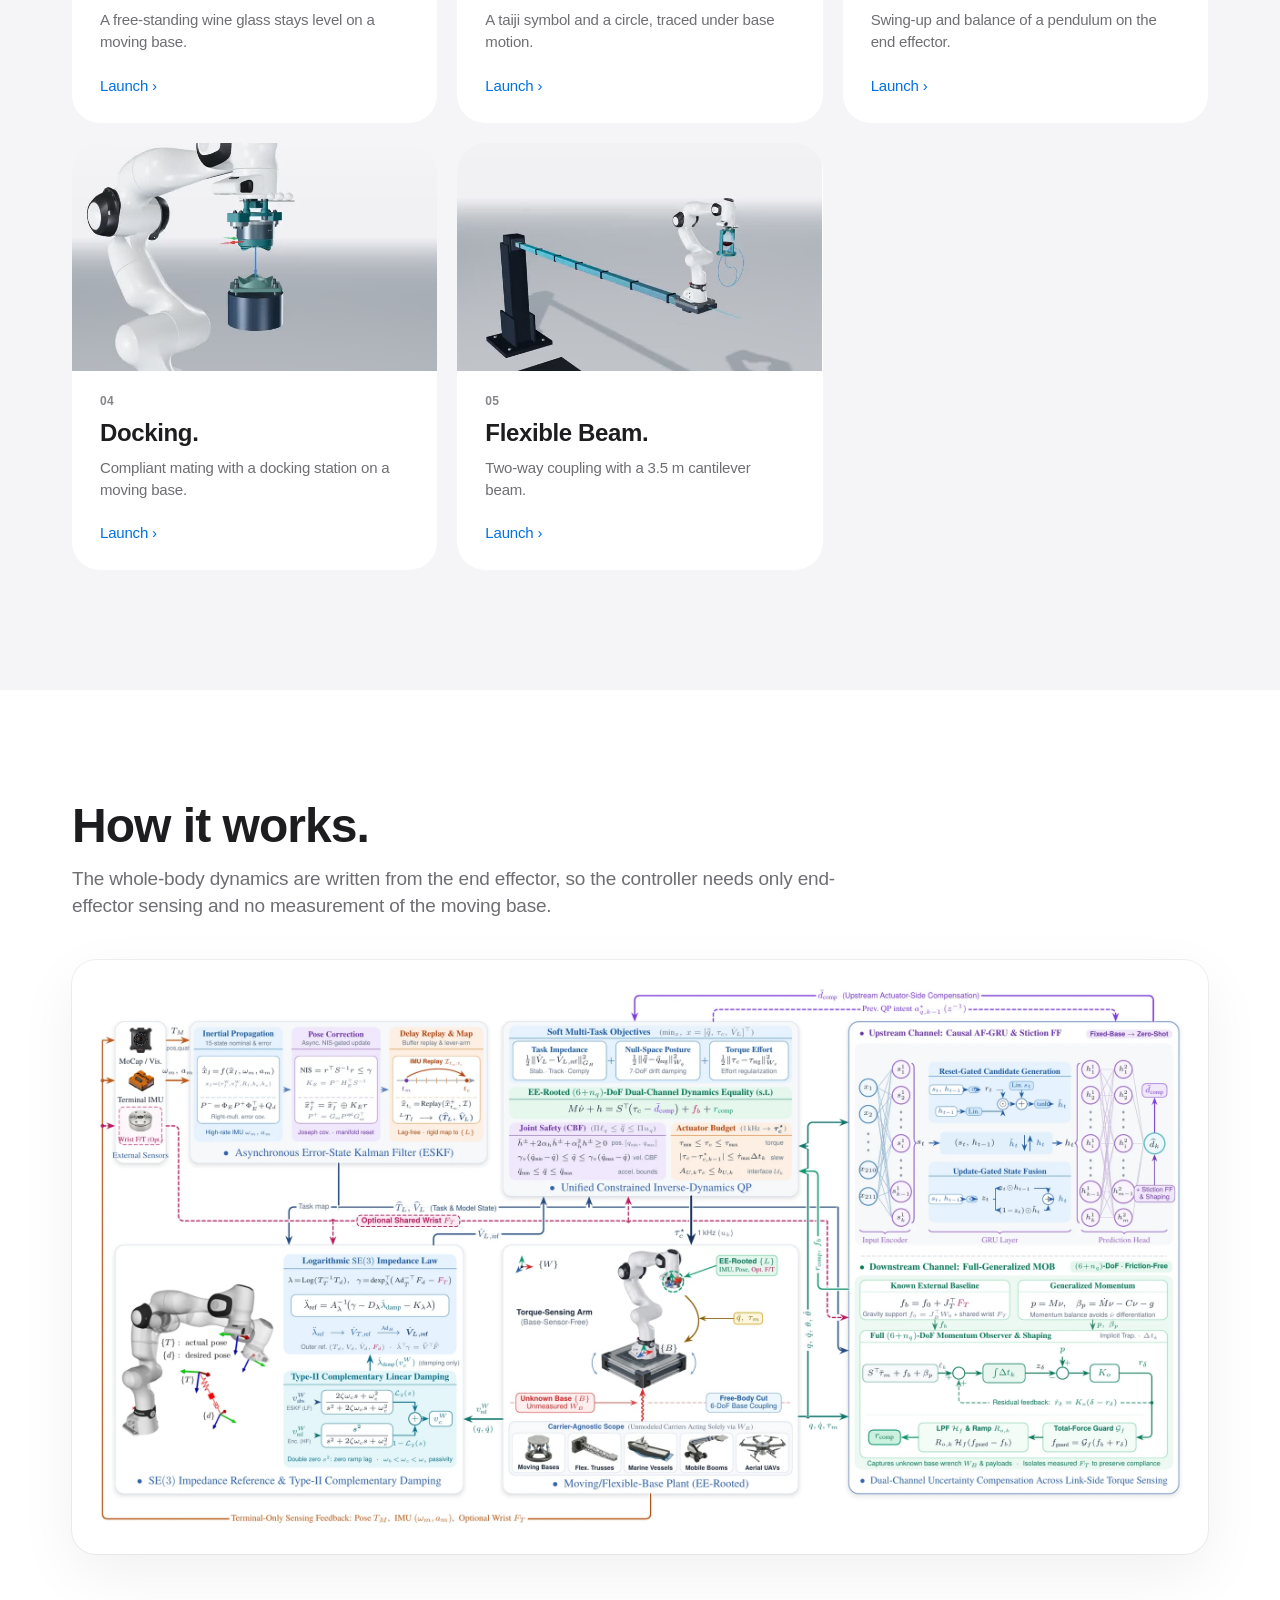
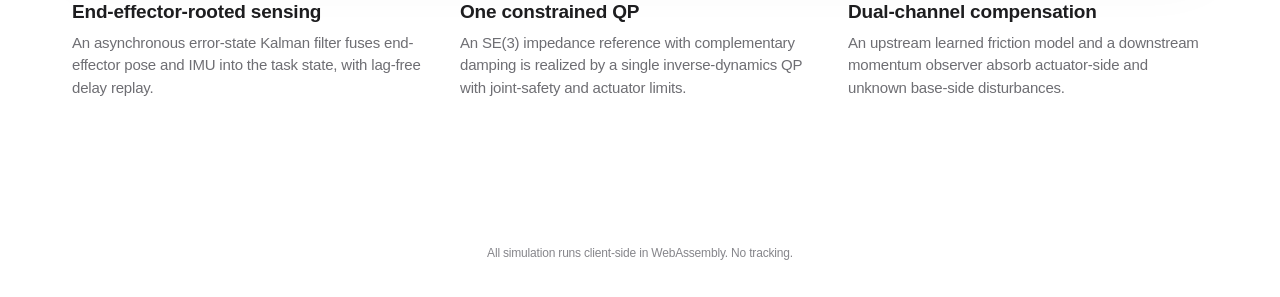
==== commit 95716973: "Run KUKA, Beam and Docking demos on the aligned GRU+MOB low level and elastic-joint plant" ====
--- a/index.html
+++ b/index.html
@@ -3,570 +3,368 @@
 <head>
   <meta charset="utf-8" />
   <meta name="viewport" content="width=device-width, initial-scale=1.0" />
-  <title>End-Effector-Rooted Floating-Base Dynamics for Whole-Body Control of Manipulators Under Unknown Base Motion · Interactive Supplementary Material</title>
+  <title>DEER-WBC: Dual-Channel End-Effector-Rooted Whole-Body Control of Manipulators Under Unknown Base Motion</title>
   <style>
     :root {
-      --bg: #181d23;
-      --bg-2: #1f252d;
-      --card: #232a33;
-      --card-2: #29313b;
-      --border: #3a4451;
-      --text: #eef2f6;
-      --soft: #cbd5e1;
-      --muted: #94a3b8;
-      --accent: #f26c1d;
-      --accent-hover: #ff7f36;
-      --cool: #52b6e6;
-      --ok: #34d399;
-      --font: 'Inter', -apple-system, BlinkMacSystemFont, 'Segoe UI', Roboto, sans-serif;
-      --mono: 'JetBrains Mono', ui-monospace, SFMono-Regular, Menlo, monospace;
+      --text: #1d1d1f;
+      --muted: #6e6e73;
+      --faint: #86868b;
+      --gray: #f5f5f7;
+      --blue: #0071e3;
+      --blue-hover: #0077ed;
+      --font: Inter, -apple-system, BlinkMacSystemFont, 'SF Pro Text', 'Helvetica Neue', Arial, sans-serif;
+      --display: 'Inter Tight', 'Inter Display', Inter, -apple-system, BlinkMacSystemFont, 'SF Pro Display', 'Helvetica Neue', Arial, sans-serif;
     }
     * { box-sizing: border-box; }
-    sub, sup { font-size: 0.72em; line-height: 0; }
+    html { scroll-behavior: smooth; }
     body {
       margin: 0;
-      background: radial-gradient(ellipse at 50% -12%, #313b47 0%, var(--bg) 54%);
+      background: #ffffff;
       color: var(--text);
       font-family: var(--font);
-      line-height: 1.6;
-      min-height: 100vh;
-    }
-    .wrap { max-width: 1080px; margin: 0 auto; padding: 44px 24px 68px; }
-
-    /* Academic Paper Hero Header */
-    .paper-header { text-align: center; max-width: 880px; margin: 0 auto 30px; }
-    .review-pill {
+      font-size: 17px;
+      line-height: 1.47;
+      letter-spacing: -0.011em;
+      -webkit-font-smoothing: antialiased;
+    }
+    a { color: inherit; text-decoration: none; }
+
+    /* Floating frosted navigation pill */
+    .nav {
+      position: fixed;
+      top: 8px;
+      left: 8px;
+      right: 8px;
+      z-index: 10;
+      max-width: 1200px;
+      margin: 0 auto;
+      height: 52px;
+      display: flex;
+      align-items: center;
+      justify-content: space-between;
+      padding: 0 10px 0 20px;
+      border-radius: 18px;
+      background: rgba(255, 255, 255, 0.78);
+      backdrop-filter: saturate(1.8) blur(20px);
+      -webkit-backdrop-filter: saturate(1.8) blur(20px);
+      box-shadow: 0 0 0 1px rgba(0, 0, 0, 0.06), 0 6px 24px rgba(0, 0, 0, 0.04);
+    }
+    .brand { font-family: var(--display); font-size: 17px; font-weight: 600; letter-spacing: -0.02em; }
+    .nav-actions { display: flex; gap: 8px; align-items: center; }
+    .chip {
+      display: inline-flex;
+      align-items: center;
+      height: 28px;
+      padding: 0 13px;
+      border-radius: 999px;
+      font-size: 12px;
+      border: 1px solid #6e6e73;
+      color: var(--text);
+      background: transparent;
+    }
+    .chip.soon { border-color: #d2d2d7; color: var(--faint); cursor: default; }
+    .chip.fill { background: var(--blue); border-color: var(--blue); color: #ffffff; }
+    .chip.fill:hover { background: var(--blue-hover); }
+
+    /* Hero */
+    .hero {
+      max-width: 1120px;
+      margin: 0 auto;
+      padding: 150px 24px 110px;
+      text-align: center;
+    }
+    /* Title: gradient wordmark on the left, full paper title on the right */
+    h1 {
+      margin: 0 auto;
+      display: grid;
+      grid-template-columns: auto auto;
+      justify-content: center;
+      align-items: center;
+      gap: 40px;
+      text-align: left;
+      font-family: var(--display);
+      font-weight: 600;
+    }
+    h1 .t-name {
+      display: block;
+      font-size: clamp(56px, 7vw, 104px);
+      font-weight: 700;
+      line-height: 1;
+      letter-spacing: -0.035em;
+      background: linear-gradient(120deg, #1d1d1f 30%, #0071e3 100%);
+      -webkit-background-clip: text;
+      background-clip: text;
+      color: transparent;
+    }
+    h1 .t-full {
+      display: block;
+      padding-left: 40px;
+      border-left: 1px solid #d2d2d7;
+      font-size: clamp(21px, 2.4vw, 28px);
+      font-weight: 500;
+      line-height: 1.3;
+      letter-spacing: -0.015em;
+      color: var(--text);
+      white-space: nowrap;
+    }
+    .sr-only { position: absolute; width: 1px; height: 1px; overflow: hidden; clip: rect(0 0 0 0); white-space: nowrap; }
+    .lede { font-size: 19px; line-height: 1.4; color: var(--muted); margin: 30px auto 0; max-width: 760px; }
+    .authors { font-size: 15px; color: var(--muted); margin: 18px 0 0; }
+
+    .cta { display: flex; justify-content: center; flex-wrap: wrap; gap: 14px; margin-top: 38px; }
+    .btn {
       display: inline-flex;
       align-items: center;
       gap: 8px;
-      background: rgba(242, 108, 29, 0.14);
-      border: 1px solid rgba(242, 108, 29, 0.42);
-      color: #ffa26b;
+      height: 44px;
+      padding: 0 22px;
       border-radius: 999px;
-      padding: 4px 14px;
-      font-size: 12px;
-      font-weight: 600;
-      letter-spacing: 0.2px;
-    }
-    h1 {
-      font-size: clamp(26px, 3.8vw, 40px);
-      margin: 16px 0 12px;
-      line-height: 1.18;
-      letter-spacing: -0.02em;
-      font-weight: 750;
-    }
-    .authors {
-      color: var(--soft);
-      font-size: 16px;
-      font-weight: 500;
-      margin: 0 0 4px;
-    }
-    .venue {
-      color: var(--muted);
-      font-size: 13px;
-      margin: 0 0 22px;
-    }
-
-    .action-bar {
+      font-size: 17px;
+      transition: background 0.2s ease;
+    }
+    .btn svg { width: 16px; height: 16px; fill: currentColor; }
+    .btn.primary { background: var(--blue); color: #ffffff; }
+    .btn.primary:hover { background: var(--blue-hover); }
+    .btn.soon { background: var(--gray); color: var(--faint); cursor: default; }
+    .btn .note { font-size: 13px; }
+
+    /* Demos */
+    .band { background: var(--gray); padding: 110px 0 120px; }
+    .band-inner { max-width: 1200px; margin: 0 auto; padding: 0 32px; }
+    .band-head { display: flex; justify-content: space-between; align-items: baseline; flex-wrap: wrap; gap: 12px; margin-bottom: 40px; }
+    h2 { font-family: var(--display); font-size: clamp(32px, 4vw, 48px); font-weight: 600; letter-spacing: -0.02em; line-height: 1.08; margin: 0; }
+    .link { color: var(--blue); font-size: 17px; }
+    .link:hover { text-decoration: underline; }
+
+    .cards { display: grid; grid-template-columns: repeat(auto-fit, minmax(300px, 1fr)); gap: 20px; }
+    .card {
+      background: #ffffff;
+      border-radius: 28px;
+      padding: 34px 32px 30px;
       display: flex;
-      justify-content: center;
-      flex-wrap: wrap;
-      gap: 10px;
-      margin-bottom: 18px;
-    }
-    .pill-btn {
-      display: inline-flex;
-      align-items: center;
-      gap: 7px;
-      text-decoration: none;
-      font-family: var(--font);
+      flex-direction: column;
+      min-height: 230px;
+      transition: transform 0.3s ease, box-shadow 0.3s ease;
+    }
+    .card:hover { transform: scale(1.015); box-shadow: 0 10px 40px rgba(0, 0, 0, 0.07); }
+    .card .num { font-size: 12px; font-weight: 600; color: var(--faint); letter-spacing: 0.02em; }
+    .card h3 { font-family: var(--display); font-size: 24px; font-weight: 600; letter-spacing: -0.015em; line-height: 1.17; margin: 8px 0 10px; }
+    .card p { margin: 0; font-size: 15px; line-height: 1.45; color: var(--muted); flex: 1; }
+    .card .go { margin-top: 22px; color: var(--blue); font-size: 15px; }
+
+    /* Hero comparison video */
+    .hero-media { max-width: 1180px; margin: 64px auto 0; padding: 0 24px; }
+    .compare {
+      position: relative;
+      border-radius: 28px;
+      overflow: hidden;
+      background: #eef0f3;
+      aspect-ratio: 8 / 3;
+      box-shadow: 0 30px 80px rgba(0, 0, 0, 0.10), 0 0 0 1px rgba(0, 0, 0, 0.04);
+    }
+    .compare video, .compare img { display: block; width: 100%; height: 100%; object-fit: cover; }
+    .compare::after { content: ''; position: absolute; top: 0; bottom: 0; left: 50%; width: 2px; background: rgba(255, 255, 255, 0.9); }
+    .tag {
+      position: absolute;
+      top: 16px;
+      padding: 5px 12px;
+      border-radius: 999px;
       font-size: 13px;
       font-weight: 600;
-      padding: 9px 16px;
-      border-radius: 9px;
-      border: 1px solid var(--border);
-      background: var(--card);
-      color: var(--text);
-      cursor: pointer;
-      transition: transform 0.12s ease, border-color 0.15s ease, background 0.15s ease;
-    }
-    .pill-btn:hover { transform: translateY(-1px); border-color: var(--cool); background: var(--card-2); }
-    .pill-btn.primary {
-      background: var(--accent);
-      border-color: var(--accent);
-      color: #ffffff;
-      box-shadow: 0 4px 16px rgba(242, 108, 29, 0.30);
-    }
-    .pill-btn.primary:hover { background: var(--accent-hover); border-color: var(--accent-hover); }
-    .pill-btn.secondary {
-      border-color: rgba(82, 182, 230, 0.50);
-      color: #93d6f5;
-      background: rgba(82, 182, 230, 0.10);
-    }
-    .pill-btn.secondary:hover { background: rgba(82, 182, 230, 0.18); color: #ffffff; }
-    .pill-btn.muted {
-      color: var(--muted);
-      cursor: default;
-      opacity: 0.78;
-    }
-    .pill-btn.muted:hover { transform: none; border-color: var(--border); background: var(--card); }
-
-    /* Live WASM Authenticity Callout */
-    .authenticity {
-      background: linear-gradient(135deg, rgba(52, 211, 153, 0.09) 0%, rgba(82, 182, 230, 0.08) 100%);
-      border: 1px solid rgba(52, 211, 153, 0.34);
-      border-radius: 13px;
-      padding: 16px 20px;
-      margin-bottom: 34px;
-      display: flex;
-      gap: 14px;
-      align-items: flex-start;
-    }
-    .auth-dot {
-      width: 10px;
-      height: 10px;
-      border-radius: 50%;
-      background: var(--ok);
-      box-shadow: 0 0 10px rgba(52, 211, 153, 0.75);
-      margin-top: 6px;
-      flex-shrink: 0;
-    }
-    .authenticity strong { color: #a7f3d0; }
-    .authenticity p { margin: 0; font-size: 13.5px; color: var(--soft); }
-
-    /* Section Headings */
-    .sec-head {
-      display: flex;
-      justify-content: space-between;
-      align-items: baseline;
-      flex-wrap: wrap;
-      gap: 8px;
-      margin: 34px 0 14px;
-    }
-    .sec-head h2 { margin: 0; font-size: 19px; letter-spacing: -0.01em; }
-    .sec-head span { font-size: 12.5px; color: var(--muted); }
-
-    /* Method Cards */
-    .method-grid {
-      display: grid;
-      grid-template-columns: repeat(auto-fit, minmax(300px, 1fr));
-      gap: 14px;
-    }
-    .method-card {
-      background: var(--card);
-      border: 1px solid var(--border);
-      border-radius: 12px;
-      padding: 16px 18px;
-    }
-    .method-card .m-tag {
-      font-family: var(--mono);
-      font-size: 11px;
-      color: var(--cool);
-      text-transform: uppercase;
-      letter-spacing: 0.6px;
-    }
-    .method-card h3 { margin: 5px 0 7px; font-size: 15px; }
-    .method-card .eq {
-      font-family: var(--mono);
-      font-size: 12px;
-      color: #ffd0b0;
-      background: rgba(15, 20, 26, 0.62);
-      border: 1px solid rgba(255, 255, 255, 0.08);
-      border-radius: 7px;
-      padding: 7px 10px;
-      margin: 8px 0;
-      overflow-x: auto;
-      white-space: nowrap;
-    }
-    .method-card p { margin: 0; font-size: 13px; color: var(--muted); }
-
-    /* 4 Interactive Demos Grid */
-    .demos-grid {
-      display: grid;
-      grid-template-columns: repeat(auto-fit, minmax(245px, 1fr));
-      gap: 14px;
-    }
-    .demo-card {
-      background: var(--card-2);
-      border: 1px solid var(--border);
-      border-top: 3px solid var(--accent);
-      border-radius: 12px;
-      padding: 16px;
-      display: flex;
-      flex-direction: column;
-      gap: 8px;
-    }
-    .demo-card .d-num {
-      font-family: var(--mono);
-      font-size: 11px;
-      color: #ff9c63;
-      font-weight: 700;
-    }
-    .demo-card h3 { margin: 0; font-size: 15px; line-height: 1.3; }
-    .demo-card p { margin: 0; font-size: 12.5px; color: var(--muted); flex: 1; }
-    .demo-actions { display: flex; flex-wrap: wrap; gap: 7px; margin-top: 6px; }
-    .mini-btn {
-      flex: 1;
-      min-width: 105px;
-      text-align: center;
-      text-decoration: none;
-      font-size: 12px;
-      font-weight: 600;
-      padding: 7px 9px;
-      border-radius: 7px;
-      border: 1px solid var(--border);
-      color: var(--text);
-      background: rgba(255, 255, 255, 0.04);
-      transition: all 0.14s ease;
-    }
-    .mini-btn:hover { border-color: var(--accent); color: #ffab78; background: rgba(242, 108, 29, 0.12); }
-    .mini-btn.alt:hover { border-color: var(--cool); color: #93d6f5; background: rgba(82, 182, 230, 0.12); }
-
-    /* Verified Benchmark Table */
-    .table-wrap {
-      background: var(--card);
-      border: 1px solid var(--border);
-      border-radius: 12px;
-      overflow-x: auto;
-    }
-    table { width: 100%; border-collapse: collapse; font-size: 13px; }
-    th, td { padding: 10px 14px; text-align: left; border-bottom: 1px solid rgba(255, 255, 255, 0.06); }
-    th {
-      font-size: 11px;
-      text-transform: uppercase;
-      letter-spacing: 0.6px;
-      color: var(--muted);
-      background: rgba(15, 20, 26, 0.35);
-    }
-    tr:last-child td { border-bottom: none; }
-    td.num { font-family: var(--mono); color: var(--soft); white-space: nowrap; }
-    .tag-pass {
-      display: inline-block;
-      font-family: var(--mono);
-      font-size: 11px;
-      color: var(--ok);
-      background: rgba(52, 211, 153, 0.12);
-      border: 1px solid rgba(52, 211, 153, 0.35);
-      border-radius: 5px;
-      padding: 1px 6px;
-    }
-
-    /* Interactive Features Strip */
-    .features-list {
-      display: grid;
-      grid-template-columns: repeat(auto-fit, minmax(220px, 1fr));
-      gap: 12px;
-    }
-    .feat-item {
-      background: var(--card);
-      border: 1px solid var(--border);
-      border-radius: 10px;
-      padding: 12px 14px;
-      font-size: 12.5px;
-      color: var(--muted);
-    }
-    .feat-item strong { display: block; color: var(--text); margin-bottom: 4px; font-size: 13px; }
-    .feat-item code {
-      font-family: var(--mono);
-      font-size: 11px;
-      color: var(--soft);
-      background: rgba(255, 255, 255, 0.07);
-      padding: 1px 4px;
-      border-radius: 4px;
-    }
-
-    /* BibTeX Collapsible Box */
-    .bibtex-box {
-      display: none;
-      margin: 14px auto 0;
-      max-width: 720px;
-      text-align: left;
-      background: #14181e;
-      border: 1px solid var(--border);
-      border-radius: 10px;
-      padding: 14px 16px;
-      font-family: var(--mono);
-      font-size: 12px;
-      color: #cbd5e1;
-      white-space: pre;
-      overflow-x: auto;
-    }
-    .bibtex-box.open { display: block; }
-
-    .footer {
-      margin-top: 46px;
-      padding-top: 18px;
-      border-top: 1px solid var(--border);
-      color: var(--muted);
-      font-size: 12px;
-      display: flex;
-      justify-content: space-between;
-      flex-wrap: wrap;
-      gap: 10px;
+      background: rgba(255, 255, 255, 0.85);
+      backdrop-filter: saturate(1.8) blur(12px);
+      -webkit-backdrop-filter: saturate(1.8) blur(12px);
+      box-shadow: 0 0 0 1px rgba(0, 0, 0, 0.05);
+    }
+    .tag.ours { left: 16px; color: var(--blue); }
+    .tag.base { left: calc(50% + 16px); color: #d70015; }
+    .caption { margin: 16px auto 0; font-size: 14px; color: var(--muted); text-align: center; max-width: 760px; }
+
+    /* Card thumbnails */
+    .card { padding: 0 0 26px; overflow: hidden; }
+    .card .thumb { aspect-ratio: 8 / 5; background: #eef0f3; overflow: hidden; margin-bottom: 22px; }
+    .card .thumb video, .card .thumb img { display: block; width: 100%; height: 100%; object-fit: cover; }
+    .card .num, .card h3, .card p, .card .go { margin-left: 28px; margin-right: 28px; }
+
+    /* Method */
+    .method { max-width: 1200px; margin: 0 auto; padding: 110px 32px 120px; }
+    .method h2 { margin-bottom: 14px; }
+    .method .sub { font-size: 19px; color: var(--muted); max-width: 820px; margin: 0 0 40px; line-height: 1.42; }
+    .figure-frame {
+      display: block;
+      border-radius: 24px;
+      padding: 22px;
+      background: #ffffff;
+      box-shadow: 0 0 0 1px rgba(0, 0, 0, 0.06), 0 20px 60px rgba(0, 0, 0, 0.06);
+      cursor: zoom-in;
+    }
+    .figure-frame img { display: block; width: 100%; height: auto; }
+    .pillars { display: grid; grid-template-columns: repeat(3, 1fr); gap: 28px; margin-top: 44px; }
+    .pillar h3 { font-family: var(--display); font-size: 19px; font-weight: 600; letter-spacing: -0.01em; margin: 0 0 6px; }
+    .pillar p { margin: 0; font-size: 15px; line-height: 1.5; color: var(--muted); }
+
+    footer { text-align: center; font-size: 12px; color: var(--faint); padding: 26px 24px 34px; }
+
+    @media (max-width: 760px) {
+      h1 { grid-template-columns: 1fr; gap: 18px; text-align: center; }
+      h1 .t-full { padding-left: 0; border-left: 0; margin: 0 auto; white-space: normal; text-wrap: balance; }
+      h1 .t-full br { display: none; }
+      .lede { margin-top: 18px; }
+    }
+    @media (max-width: 900px) {
+      .pillars { grid-template-columns: 1fr; gap: 22px; }
+    }
+    @media (max-width: 640px) {
+      .hero { padding-top: 120px; padding-bottom: 70px; }
+      .hero-media { margin-top: 44px; padding: 0 12px; }
+      .compare { border-radius: 16px; }
+      .tag { top: 10px; font-size: 11px; padding: 4px 9px; }
+      .tag.ours { left: 10px; }
+      .tag.base { left: calc(50% + 10px); }
+      .tag-long { display: none; }
+      .band { padding: 80px 0 90px; }
+      .band-inner { padding: 0 16px; }
+      .method { padding: 80px 16px 90px; }
+      .figure-frame { padding: 10px; border-radius: 16px; }
+      .lede { font-size: 17px; }
+      .nav-actions .chip.soon { display: none; }
     }
   </style>
 </head>
 <body>
-  <div class="wrap">
-    <header class="paper-header">
-      <span class="review-pill">Interactive Supplementary Material · Double-Blind Review</span>
-      <h1>End-Effector-Rooted Floating-Base Dynamics for Whole-Body Control of Manipulators Under Unknown Base Motion</h1>
-      <p class="authors">Anonymous Authors</p>
-      <p class="venue">Under Double-Blind Peer Review · Client-Side 1 kHz WebAssembly Physics &amp; Control Benchmark</p>
-
-      <div class="action-bar">
-        <a class="pill-btn primary" href="./three/">Launch Live 1 kHz Simulator →</a>
-        <a class="pill-btn secondary" href="./three/?demo=5">Try 3.5 m Flexible Beam Coupling</a>
-        <a class="pill-btn secondary" href="./three/?demo=0&amp;base=wave">Test 110 s Sea-Wave Excitation</a>
-        <span class="pill-btn muted" title="Manuscript is currently under double-blind review">Paper PDF (Under Review)</span>
-        <button class="pill-btn" id="btnBibtex" type="button">BibTeX (Placeholder)</button>
-      </div>
-
-      <pre class="bibtex-box" id="bibtexBox">@article{anonymous2026eefloatingbase,
-  title   = {End-Effector-Rooted Floating-Base Dynamics for Whole-Body Control of Manipulators Under Unknown Base Motion},
-  author  = {Anonymous Authors},
-  journal = {Under Review},
-  year    = {2026},
-  note    = {Interactive 1 kHz WebAssembly supplementary material}
-}</pre>
-    </header>
-
-    <section class="authenticity">
-      <div class="auth-dot" aria-hidden="true"></div>
-      <p>
-        <strong>Live 1 kHz Physics &amp; Control in WebAssembly — Not Pre-Rendered Video.</strong>
-        Every scenario below runs the exact C++17 <strong>SE(3) Geometric Impedance</strong> controller,
-        20-variable <strong>ProxSuite 0.7.3 Base-Tracking QP</strong>, <strong>14→13 Schur-complement passive condensation</strong>,
-        and <strong>MuJoCo 4.0.1</strong> rigid/SDF contact engine inside a dedicated browser Web Worker at 1 kHz.
-        Reviewers can toggle the controller ON/OFF live, tune stiffness (K<sub>&lambda;,p</sub>, K<sub>&lambda;,R</sub>),
-        replay the 110 s recorded sea-wave spectrum, inject impulse disturbances, or steer the KUKA moving base in 6-DOF with keyboard controls.
-      </p>
-    </section>
-
-    <div class="sec-head">
-      <h2>Control Architecture Running in Browser</h2>
-      <span>Notation aligned with manuscript equations</span>
-    </div>
-    <section class="method-grid">
-      <div class="method-card">
-        <span class="m-tag">Stage 1 · Geometric Impedance</span>
-        <h3>SE(3) Logarithmic Error Law</h3>
-        <div class="eq">A<sub>&lambda;</sub>&lambda;&#776; + D<sub>&lambda;</sub>&lambda;&#775; + K<sub>&lambda;</sub>&lambda; = 0, &nbsp; &lambda; = [&eta;; &phi;]</div>
-        <p>Computes world-stabilized reference acceleration a<sub>B,ref</sub> from SE(3) pose error T<sub>e</sub> = T<sub>B</sub><sup>&minus;1</sup>T<sub>d</sub> with critically damped stiffness K<sub>&lambda;</sub> = diag(K<sub>&lambda;,p</sub>I<sub>3</sub>, K<sub>&lambda;,R</sub>I<sub>3</sub>) and optional wrist contact wrench compliance.</p>
-      </div>
-      <div class="method-card">
-        <span class="m-tag">Stage 2 · Dynamic Allocation</span>
-        <h3>20-Variable Base-Tracking QP</h3>
-        <div class="eq">M<sub>13</sub>a + h<sub>13</sub> = S<sup>T</sup>&tau; + f<sub>s</sub>, &nbsp; &tau;<sub>min</sub> &le; &tau;<sub>sdk</sub> &le; &tau;<sub>max</sub></div>
-        <p>Solves the floating-base dynamics constraint with CBF joint-limit bounds, torque slew limits, and causal supporting wrench f<sub>s</sub> via ProxSuite 0.7.3 at 1 kHz (with exact 14→13 Schur condensation for passive underactuated loads).</p>
-      </div>
-      <div class="method-card">
-        <span class="m-tag">Stage 3 · Macro–Mini Workcell</span>
-        <h3>Multi-Mode Base Disturbances</h3>
-        <div class="eq">Sinusoidal &nbsp;|&nbsp; 110 s Sea Wave &nbsp;|&nbsp; 6-DOF IK Teleop</div>
-        <p>Evaluates world-frame isolation on a KUKA carrier + 3030 aluminum mobile cart + Franka FR3 under 3-axis sine waves, a 110 s 4-band recorded sea-wave spectrum (0.19–0.95 Hz), or interactive 1 kHz 6-DOF keyboard steering.</p>
-      </div>
-    </section>
-
-    <div class="sec-head">
-      <h2>Interactive Floating-Base Benchmarks</h2>
-      <span>Click any condition to launch directly in the 3D simulator</span>
-    </div>
-    <section class="demos-grid">
-      <article class="demo-card">
-        <span class="d-num">DEMO 01 · BASE ISOLATION</span>
-        <h3>Brandy Cup Hold</h3>
-        <p>Flat-bottom tray holding a free 6-DOF 330 mL crystal wine glass under moving KUKA base. Monitors &Vert;p<sub>e</sub>&Vert;, &Vert;&phi;&Vert;, and glass tilt &psi;<sub>glass</sub>.</p>
-        <div class="demo-actions">
-          <a class="mini-btn" href="./three/?demo=0&amp;base=sine">Sinusoidal Base →</a>
-          <a class="mini-btn alt" href="./three/?demo=0&amp;base=wave">110 s Sea Wave →</a>
-        </div>
-      </article>
-
-      <article class="demo-card">
-        <span class="d-num">DEMO 02 · DYNAMIC TRACKING</span>
-        <h3>Figure-8 + Circle Tracking</h3>
-        <p>Continuous C<sup>2</sup> vertical YZ Figure-8 lemniscate + circle (or horizontal Line + XY Circle) tracked while carrying the free 6-DOF wine glass upright.</p>
-        <div class="demo-actions">
-          <a class="mini-btn" href="./three/?demo=1&amp;track=0">Figure-8 + Circle →</a>
-          <a class="mini-btn alt" href="./three/?demo=1&amp;track=1">Line + XY Circle →</a>
-        </div>
-      </article>
-
-      <article class="demo-card">
-        <span class="d-num">DEMO 03 · UNDERACTUATED</span>
-        <h3>Cart-Pole Swing-Up &amp; LQR</h3>
-        <p>Fixed G00 receiver and a 90&deg; side-mounted tool bracket with coaxial BRT38 encoder &amp; Ø8&times;250 mm aluminum pendulum (clear of fixed IMU &amp; 3 mocap spheres). 14→13 Schur condensation, energy swing-up, LQR balance &amp; impulse push recovery.</p>
-        <div class="demo-actions">
-          <a class="mini-btn" href="./three/?demo=2">Swing-Up &amp; Balance →</a>
-        </div>
-      </article>
-
-      <article class="demo-card">
-        <span class="d-num">DEMO 04 · CONTACT-RICH</span>
-        <h3>Lotus Petal SDF Docking</h3>
-        <p>Compact DN01 ring + HPS74A 6-axis F/T sensor + DN02/J03A direct CAD-mesh MuJoCo native SDF lotus mating on moving KUKA with contact-triggered compliant alignment and live 3D contact force vector F<sub>c</sub>.</p>
-        <div class="demo-actions">
-          <a class="mini-btn" href="./three/?demo=4&amp;dock=0">Aligned →</a>
-          <a class="mini-btn alt" href="./three/?demo=4&amp;dock=1">Yaw +5&deg; Offset →</a>
-        </div>
-      </article>
-
-      <article class="demo-card" style="border-top-color: var(--cool);">
-        <span class="d-num" style="color: var(--cool);">DEMO 05 · TWO-WAY COUPLING</span>
-        <h3>3.5 m Flexible Cantilever Beam</h3>
-        <p>8-segment 3D Euler–Bernoulli flexible beam (live E = 4–30 GPa) coupled two-way to FR3 link0 with live bending-stress heatmap |M(x)|, 5&times; deflection curve, base force &Delta;f<sub>s</sub>, and 1-click Fixed-Base baseline comparison.</p>
-        <div class="demo-actions">
-          <a class="mini-btn" href="./three/?demo=5&amp;beamMode=0">Self-Excited →</a>
-          <a class="mini-btn alt" href="./three/?demo=5&amp;beamMode=1">Tap &amp; Hold →</a>
-          <a class="mini-btn alt" href="./three/?demo=5&amp;beamMode=1&amp;disturber=1">Disturber →</a>
-        </div>
-      </article>
-    </section>
-
-    <div class="sec-head">
-      <h2>Verified Closed-Loop WASM Quantitative Results</h2>
-      <span>Measured directly on compiled <code>fr3_sim_wasm.wasm</code> (1 kHz control loop, Node.js runtime)</span>
-    </div>
-    <div class="table-wrap">
-      <table>
-        <thead>
-          <tr>
-            <th>Benchmark Scenario</th>
-            <th>Base Excitation</th>
-            <th>Control Step (RT Speed)</th>
-            <th>RMSE(p<sub>e</sub>)</th>
-            <th>&Vert;&tau;<sub>sdk</sub>&Vert;<sub>&infin;</sub></th>
-            <th>Key Task Outcome</th>
-          </tr>
-        </thead>
-        <tbody id="benchBody">
-          <tr>
-            <td><strong>1a. Brandy Cup Hold</strong> (10 s)</td>
-            <td>Sinusoidal (1.0x)</td>
-            <td class="num">91 &mu;s (11.1x RT)</td>
-            <td class="num">0.60 mm</td>
-            <td class="num">19.8 N&middot;m</td>
-            <td><span class="tag-pass">PASS</span> &psi;<sub>glass,max</sub> = 0.30&deg; · start 0.01 mm</td>
-          </tr>
-          <tr>
-            <td><strong>1b. Brandy Cup Hold</strong> (15 s)</td>
-            <td>Recorded Sea Wave (110 s)</td>
-            <td class="num">80 &mu;s (12.6x RT)</td>
-            <td class="num">1.17 mm</td>
-            <td class="num">18.7 N&middot;m</td>
-            <td><span class="tag-pass">PASS</span> &psi;<sub>glass,max</sub> = 0.66&deg; · 6-axis wave</td>
-          </tr>
-          <tr>
-            <td><strong>2a. Figure-8 + Circle</strong> (15 s)</td>
-            <td>Sinusoidal (1.0x)</td>
-            <td class="num">91 &mu;s (11.0x RT)</td>
-            <td class="num">0.57 mm</td>
-            <td class="num">22.7 N&middot;m</td>
-            <td><span class="tag-pass">PASS</span> &psi;<sub>glass,max</sub> = 0.32&deg; (YZ path)</td>
-          </tr>
-          <tr>
-            <td><strong>2b. Line + XY Circle</strong> (15 s)</td>
-            <td>Sinusoidal (1.0x)</td>
-            <td class="num">75 &mu;s (13.4x RT)</td>
-            <td class="num">0.55 mm</td>
-            <td class="num">22.2 N&middot;m</td>
-            <td><span class="tag-pass">PASS</span> &psi;<sub>glass,max</sub> = 0.33&deg; (XY path)</td>
-          </tr>
-          <tr>
-            <td><strong>3a. Cart-Pole Swing-Up</strong> (25 s)</td>
-            <td>Sinusoidal (0.3x)</td>
-            <td class="num">63 &mu;s (15.8x RT)</td>
-            <td class="num">0.75 mm</td>
-            <td class="num">20.7 N&middot;m</td>
-            <td><span class="tag-pass">PASS</span> Balanced 21.1 s (&theta; = &minus;0.1&deg;)</td>
-          </tr>
-          <tr>
-            <td><strong>3b. Cart-Pole Push Recovery</strong> (10 s)</td>
-            <td>Sinusoidal + 2.2 rad/s kick</td>
-            <td class="num">58 &mu;s (17.3x RT)</td>
-            <td class="num">0.52 mm</td>
-            <td class="num">23.0 N&middot;m</td>
-            <td><span class="tag-pass">PASS</span> Recovers to &theta; = &minus;0.1&deg; (6.9 s bal)</td>
-          </tr>
-          <tr>
-            <td><strong>4a. Lotus SDF Docking</strong> (12 s)</td>
-            <td>Aligned · Sinusoidal (0.4x)</td>
-            <td class="num">114 &mu;s (8.8x RT)</td>
-            <td class="num">0.24 mm</td>
-            <td class="num">21.2 N&middot;m</td>
-            <td><span class="tag-pass">SEATED</span> &Delta;z = &minus;0.20 mm · |F<sub>c</sub>|<sub>max</sub> = 2.15 N</td>
-          </tr>
-          <tr>
-            <td><strong>4b. Lotus SDF Docking</strong> (12 s)</td>
-            <td>Yaw +5&deg; · Sinusoidal (0.4x)</td>
-            <td class="num">110 &mu;s (9.1x RT)</td>
-            <td class="num">0.44 mm</td>
-            <td class="num">21.3 N&middot;m</td>
-            <td><span class="tag-pass">SEATED</span> &Delta;z = &minus;0.21 mm · |F<sub>c</sub>|<sub>max</sub> = 4.28 N</td>
-          </tr>
-          <tr>
-            <td><strong>5a. 3.5 m Beam Self-Excited (Ours)</strong> (12 s)</td>
-            <td>Single Arm · E = 8 GPa</td>
-            <td class="num">101 &mu;s (9.9x RT)</td>
-            <td class="num">0.05 mm</td>
-            <td class="num">23.8 N&middot;m</td>
-            <td><span class="tag-pass">PASS</span> Base sway 25.2 mm · &psi;<sub>glass</sub> = 0.12&deg; (vs Fixed-Base 128.1 mm)</td>
-          </tr>
-          <tr>
-            <td><strong>5b. 3.5 m Beam Strike (Ours)</strong> (8 s)</td>
-            <td>&minus;55 N Tip Impact · E = 12 GPa</td>
-            <td class="num">98 &mu;s (10.2x RT)</td>
-            <td class="num">0.07 mm</td>
-            <td class="num">22.6 N&middot;m</td>
-            <td><span class="tag-pass">PASS</span> Base sway 64.1 mm · &psi;<sub>glass</sub> = 0.10&deg; (vs Fixed-Base 151.3 mm)</td>
-          </tr>
-          <tr>
-            <td><strong>5c. 3.5 m Beam + Unknown Disturber</strong> (10 s)</td>
-            <td>3-DOF Arm at x = 2.19 m · E = 12 GPa</td>
-            <td class="num">99 &mu;s (10.2x RT)</td>
-            <td class="num">0.08 mm</td>
-            <td class="num">22.1 N&middot;m</td>
-            <td><span class="tag-pass">PASS</span> Base sway 54.5 mm · |&Delta;f<sub>s</sub>|<sub>max</sub> = 28.9 N · &psi;<sub>glass</sub> = 0.10&deg;</td>
-          </tr>
-        </tbody>
-      </table>
-    </div>
-
-    <div class="sec-head">
-      <h2>Interactive Controls for Reviewers</h2>
-      <span>Zero installation · Runs in any modern desktop browser (Chrome / Edge / Firefox / Safari)</span>
-    </div>
-    <section class="features-list">
-      <div class="feat-item">
-        <strong>6-DOF Keyboard Base Teleop</strong>
-        Press <code>Tab</code> to steer the KUKA moving base via 1 kHz DLS IK: <code>WASD/QE</code> translate, <code>IKJL/UO</code> rotate, <code>R</code> 2.5 s smooth home, <code>Space</code> brake.
-      </div>
-      <div class="feat-item">
-        <strong>3D Physical Overlays</strong>
-        Toggle world-frame SE(3) RGB pose triads (T<sub>B</sub> vs T<sub>d</sub>), desired trajectory trail, and live 3D docking contact force vector F<sub>c</sub>.
-      </div>
-      <div class="feat-item">
-        <strong>Live Controller Comparison</strong>
-        Uncheck <em>SE(3) + ProxQP Active</em> mid-run to compare directly against a baseline gravity-compensation controller under identical base motion.
-      </div>
-      <div class="feat-item">
-        <strong>Smooth Cameras &amp; Fullscreen</strong>
-        Switch smoothly across 7 studio camera views (Hero, Workcell, Detail, Mobile Base, EE, Side, Top) or press <code>H</code> to hide the telemetry sidebar.
-      </div>
-    </section>
-
-    <footer class="footer">
-      <span>MuJoCo 4.0.1 + ProxSuite 0.7.3 + Eigen 3.4 + Three.js PBR (Self-Hosted)</span>
-      <span>100% Client-Side WebAssembly · No Telemetry · No External CDN Dependencies</span>
-    </footer>
-  </div>
+  <nav class="nav" aria-label="Primary">
+    <a class="brand" href="#top">DEER-WBC</a>
+    <div class="nav-actions">
+      <a class="chip" href="#demos">Demos</a>
+      <a class="chip" href="#method">Method</a>
+      <span class="chip soon" title="Manuscript in preparation">Paper</span>
+      <a class="chip fill" href="./three/">Try it</a>
+    </div>
+  </nav>
+
+  <header class="hero" id="top">
+    <h1><span class="t-name">DEER-WBC<span class="sr-only">:</span></span>
+      <span class="t-full">Dual&#8209;Channel End&#8209;Effector&#8209;Rooted<br /> Whole&#8209;Body Control of Manipulators<br /> Under Unknown Base&nbsp;Motion</span></h1>
+    <p class="lede">A manipulator that stays steady while its base moves. Run it live in your browser.</p>
+    <p class="authors">Anonymous Authors</p>
+
+    <div class="cta">
+      <span class="btn soon" title="Manuscript in preparation">
+        <svg viewBox="0 0 24 24" aria-hidden="true"><path d="M6 2h9l5 5v15H6zM14 3.5V8h4.5zM8 12h8v1.5H8zm0 3.5h8V17H8zm0 3.5h5v1.5H8z"/></svg>
+        Paper <span class="note">arXiv · coming soon</span>
+      </span>
+      <a class="btn primary" href="./three/">
+        <svg viewBox="0 0 24 24" aria-hidden="true"><path d="M8 5v14l11-7z"/></svg>
+        Live Demo
+      </a>
+      <span class="btn soon" title="Code release after review">
+        <svg viewBox="0 0 24 24" aria-hidden="true"><path d="M12 2a10 10 0 0 0-3.16 19.49c.5.09.68-.22.68-.48v-1.7c-2.78.6-3.37-1.34-3.37-1.34-.45-1.16-1.11-1.47-1.11-1.47-.9-.62.07-.6.07-.6 1 .07 1.53 1.03 1.53 1.03.9 1.52 2.34 1.08 2.91.83.09-.65.35-1.09.63-1.34-2.22-.25-4.55-1.11-4.55-4.94 0-1.09.39-1.98 1.03-2.68-.1-.25-.45-1.27.1-2.65 0 0 .84-.27 2.75 1.02a9.6 9.6 0 0 1 5 0c1.91-1.29 2.75-1.02 2.75-1.02.55 1.38.2 2.4.1 2.65.64.7 1.03 1.59 1.03 2.68 0 3.84-2.34 4.69-4.57 4.93.36.31.68.92.68 1.85v2.75c0 .27.18.58.69.48A10 10 0 0 0 12 2z"/></svg>
+        Code <span class="note">coming soon</span>
+      </span>
+    </div>
+  </header>
+
+  <section class="hero-media" aria-label="Comparison video">
+    <div class="compare">
+      <video autoplay muted loop playsinline preload="auto" poster="./media/hero_compare.jpg" aria-label="Free-standing glass of wine on a moving base: our controller versus a conventional fixed-base controller">
+        <source src="./media/hero_compare.mp4" type="video/mp4" />
+      </video>
+      <span class="tag ours">DEER-WBC</span>
+      <span class="tag base">Fixed-base<span class="tag-long"> controller</span></span>
+    </div>
+    <p class="caption">Same moving base, same free-standing glass of wine. The fixed-base controller assumes the base is still. Recorded from the in-browser simulator; the wine surface follows a first-mode sloshing model.</p>
+  </section>
+
+  <section class="band" id="demos">
+    <div class="band-inner">
+      <div class="band-head">
+        <h2>Explore the demos.</h2>
+        <a class="link" href="./three/">Open simulator ›</a>
+      </div>
+      <div class="cards">
+        <a class="card" href="./three/?demo=0">
+          <div class="thumb"><video muted loop playsinline preload="none" poster="./media/demo-0.jpg" data-src="./media/demo-0.mp4"></video></div>
+          <span class="num">01</span>
+          <h3>Still Wine.</h3>
+          <p>A free-standing wine glass stays level on a moving base.</p>
+          <span class="go">Launch ›</span>
+        </a>
+        <a class="card" href="./three/?demo=1">
+          <div class="thumb"><video muted loop playsinline preload="none" poster="./media/demo-1.jpg" data-src="./media/demo-1.mp4"></video></div>
+          <span class="num">02</span>
+          <h3>Tracking.</h3>
+          <p>A taiji symbol and a circle, traced under base motion.</p>
+          <span class="go">Launch ›</span>
+        </a>
+        <a class="card" href="./three/?demo=2">
+          <div class="thumb"><video muted loop playsinline preload="none" poster="./media/demo-2.jpg" data-src="./media/demo-2.mp4"></video></div>
+          <span class="num">03</span>
+          <h3>Cart-Pole.</h3>
+          <p>Swing-up and balance of a pendulum on the end effector.</p>
+          <span class="go">Launch ›</span>
+        </a>
+        <a class="card" href="./three/?demo=4">
+          <div class="thumb"><video muted loop playsinline preload="none" poster="./media/demo-4.jpg" data-src="./media/demo-4.mp4"></video></div>
+          <span class="num">04</span>
+          <h3>Docking.</h3>
+          <p>Compliant mating with a docking station on a moving base.</p>
+          <span class="go">Launch ›</span>
+        </a>
+        <a class="card" href="./three/?demo=5">
+          <div class="thumb"><video muted loop playsinline preload="none" poster="./media/demo-5.jpg" data-src="./media/demo-5.mp4"></video></div>
+          <span class="num">05</span>
+          <h3>Flexible Beam.</h3>
+          <p>Two-way coupling with a 3.5 m cantilever beam.</p>
+          <span class="go">Launch ›</span>
+        </a>
+      </div>
+    </div>
+  </section>
+
+  <section class="method" id="method">
+    <h2>How it works.</h2>
+    <p class="sub">The whole-body dynamics are written from the end effector, so the controller needs only end-effector sensing and no measurement of the moving base.</p>
+    <a class="figure-frame" href="./media/framework.webp" target="_blank" rel="noopener" title="Open full-size figure">
+      <picture>
+        <source srcset="./media/framework.webp" type="image/webp" />
+        <img src="./media/framework.jpg" alt="System overview: ESKF state estimation, SE(3) impedance reference, unified constrained inverse-dynamics QP, and dual-channel uncertainty compensation" loading="lazy" />
+      </picture>
+    </a>
+    <div class="pillars">
+      <div class="pillar">
+        <h3>End-effector-rooted sensing</h3>
+        <p>An asynchronous error-state Kalman filter fuses end-effector pose and IMU into the task state, with lag-free delay replay.</p>
+      </div>
+      <div class="pillar">
+        <h3>One constrained QP</h3>
+        <p>An SE(3) impedance reference with complementary damping is realized by a single inverse-dynamics QP with joint-safety and actuator limits.</p>
+      </div>
+      <div class="pillar">
+        <h3>Dual-channel compensation</h3>
+        <p>An upstream learned friction model and a downstream momentum observer absorb actuator-side and unknown base-side disturbances.</p>
+      </div>
+    </div>
+  </section>
+
+  <footer>All simulation runs client-side in WebAssembly. No tracking.</footer>
   <script>
-    const btnBib = document.getElementById('btnBibtex');
-    const bibBox = document.getElementById('bibtexBox');
-    btnBib?.addEventListener('click', () => {
-      bibBox.classList.toggle('open');
-    });
+    // Play demo loops only while visible; keep posters for reduced-motion users.
+    (() => {
+      const vids = [...document.querySelectorAll('.thumb video')];
+      if (window.matchMedia('(prefers-reduced-motion: reduce)').matches || !('IntersectionObserver' in window)) return;
+      const io = new IntersectionObserver((entries) => {
+        for (const e of entries) {
+          const v = e.target;
+          if (e.isIntersecting) {
+            if (!v.src) v.src = v.dataset.src;
+            v.play().catch(() => {});
+          } else {
+            v.pause();
+          }
+        }
+      }, { rootMargin: '120px' });
+      vids.forEach((v) => io.observe(v));
+    })();
   </script>
 </body>
 </html>
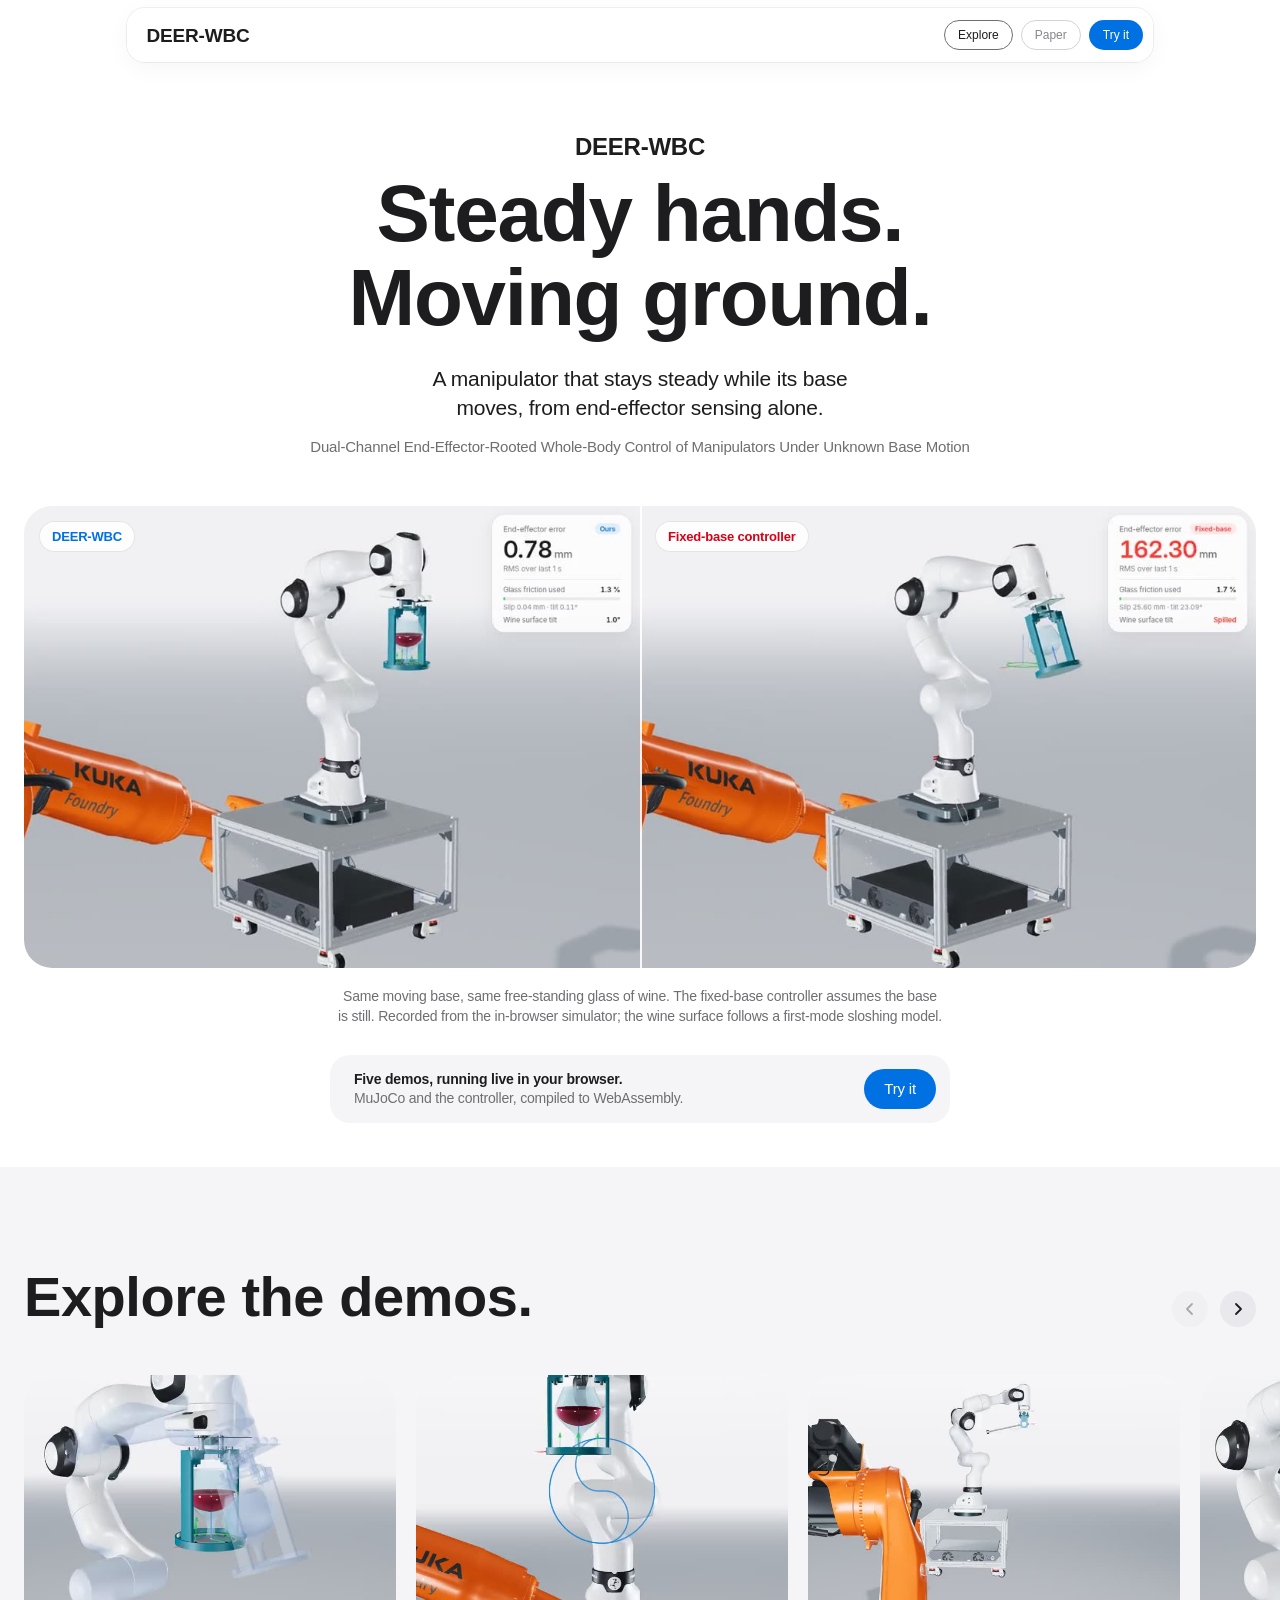
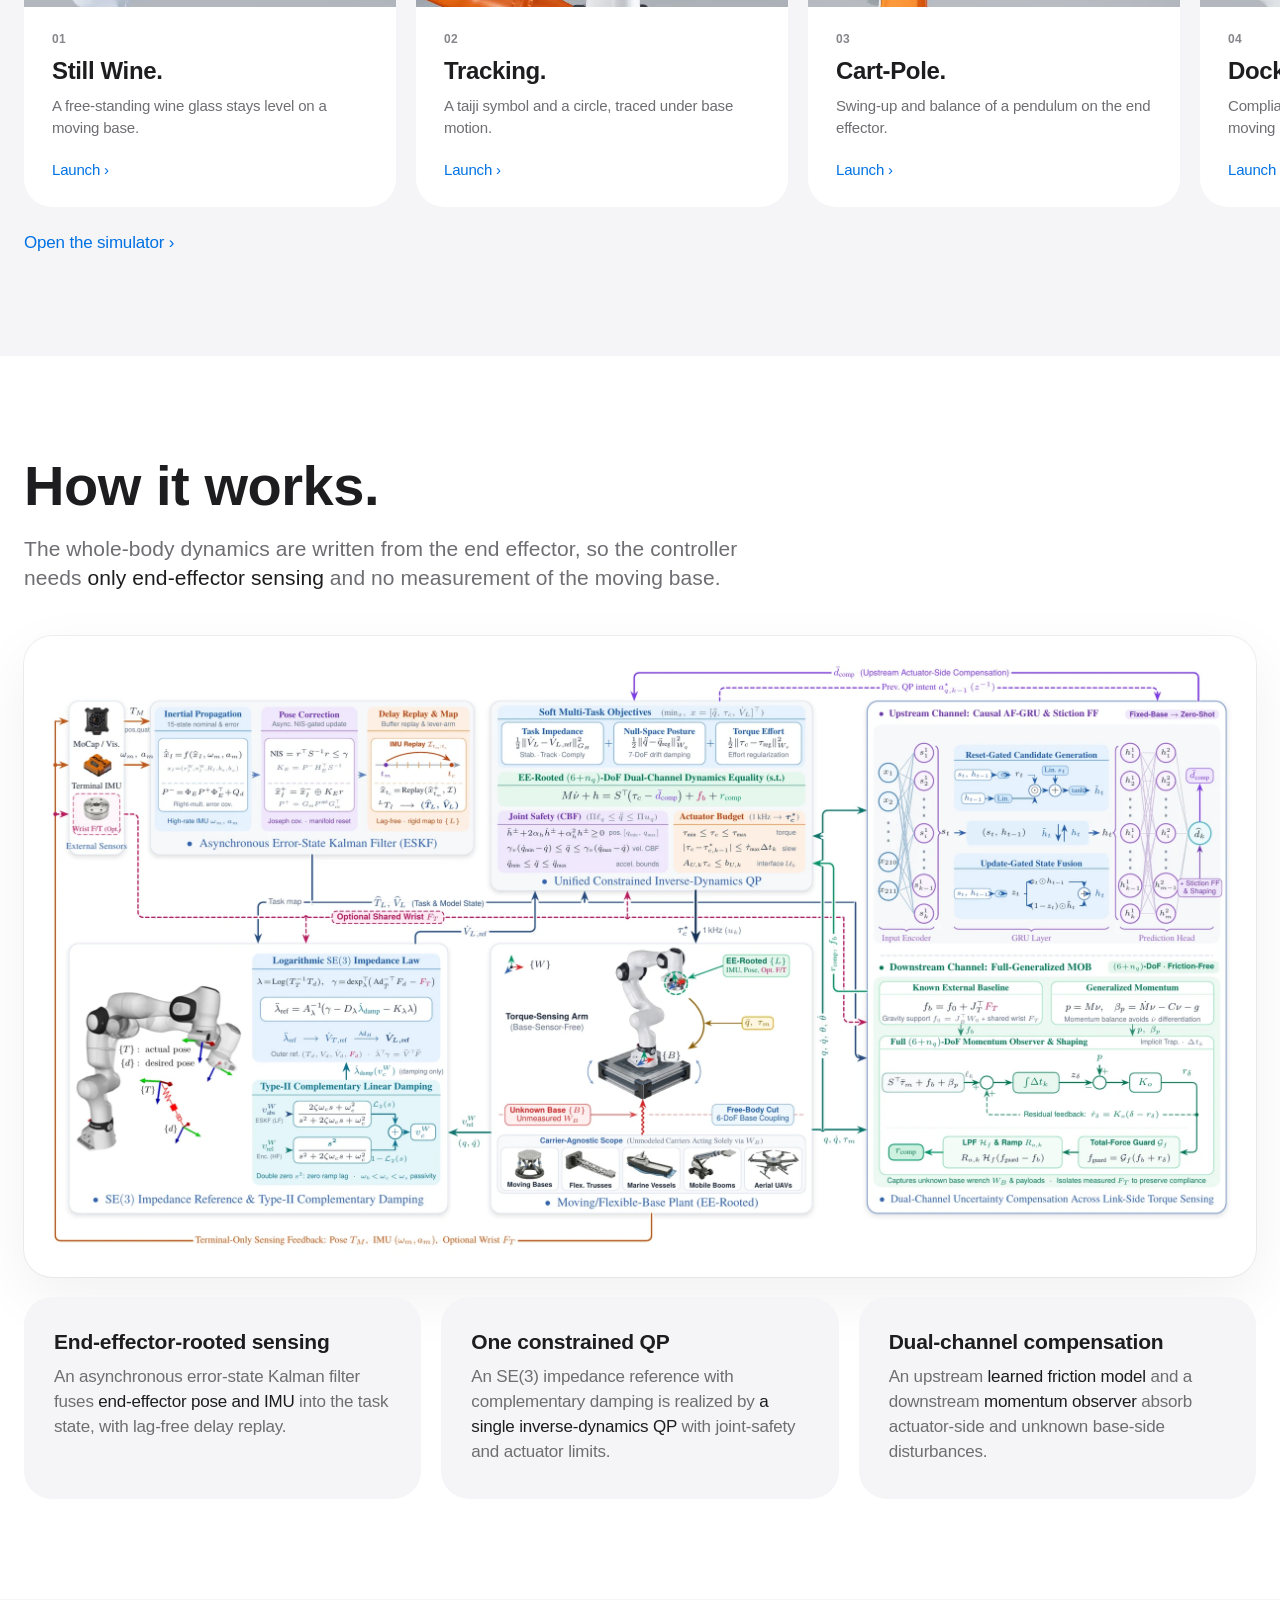
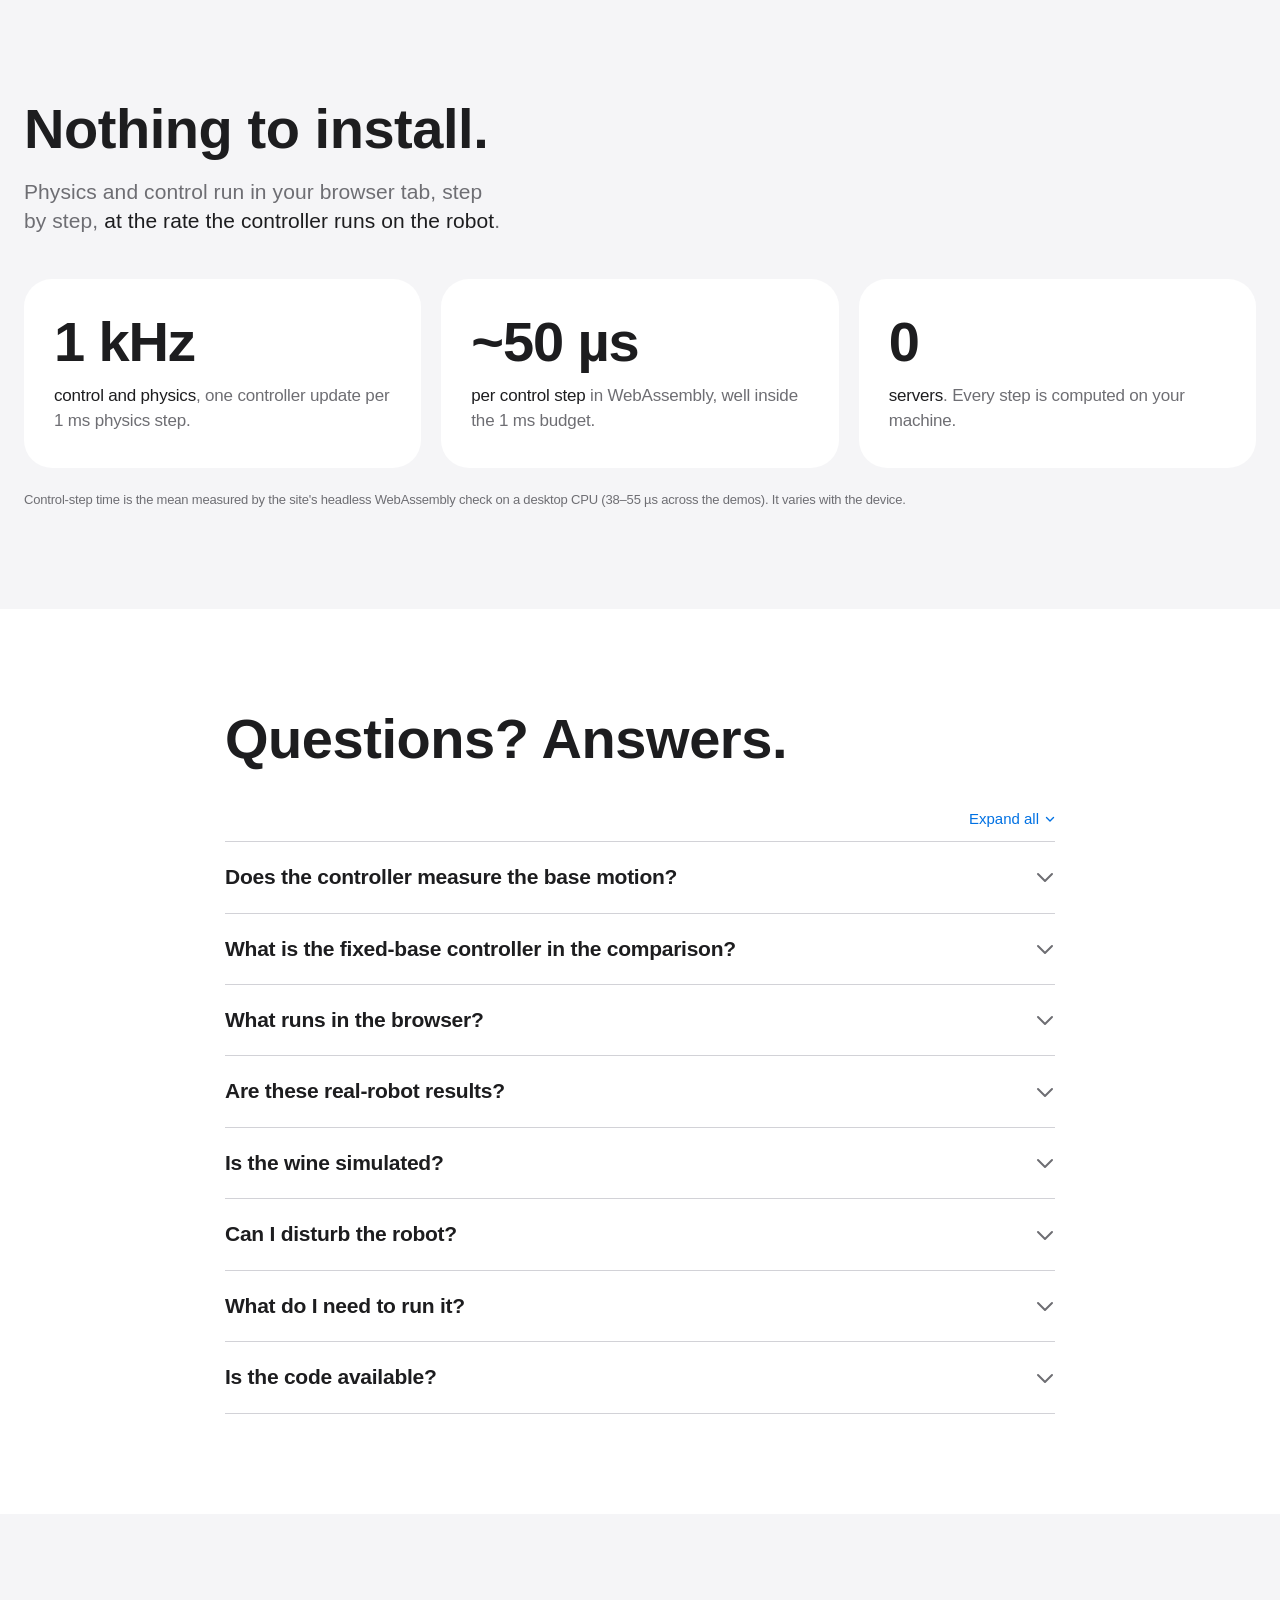
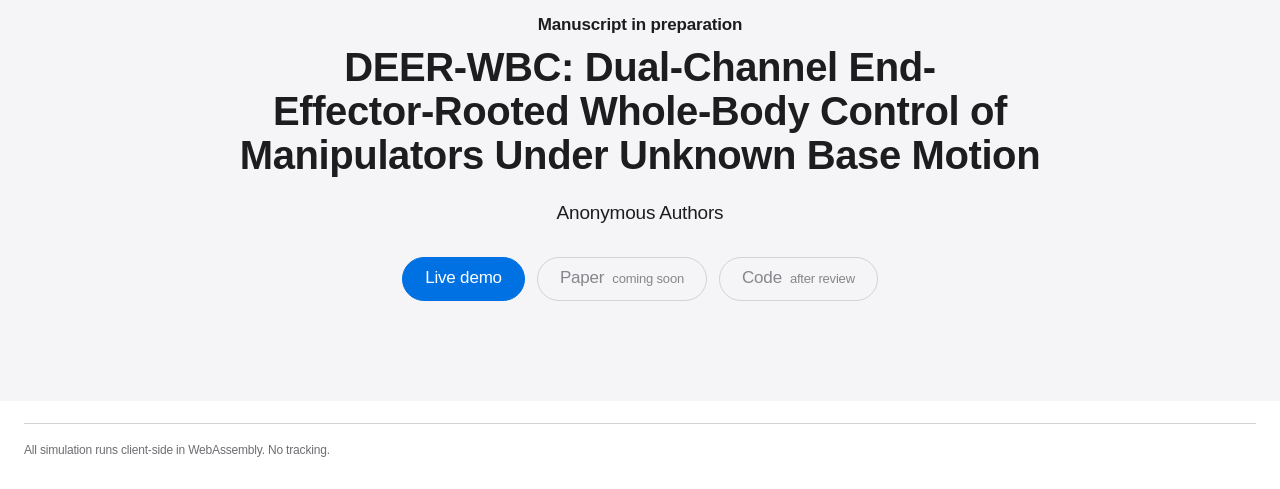
==== commit ae1ea012: "Deploy interactive supplementary simulator" ====
--- a/index.html
+++ b/index.html
@@ -4,366 +4,467 @@
   <meta charset="utf-8" />
   <meta name="viewport" content="width=device-width, initial-scale=1.0" />
   <title>DEER-WBC: Dual-Channel End-Effector-Rooted Whole-Body Control of Manipulators Under Unknown Base Motion</title>
+  <meta name="description" content="A manipulator that stays steady while its base moves. Run it live in your browser." />
   <style>
     :root {
-      --text: #1d1d1f;
-      --muted: #6e6e73;
-      --faint: #86868b;
-      --gray: #f5f5f7;
-      --blue: #0071e3;
-      --blue-hover: #0077ed;
-      --font: Inter, -apple-system, BlinkMacSystemFont, 'SF Pro Text', 'Helvetica Neue', Arial, sans-serif;
+      --page: #ffffff; --band: #f5f5f7; --fill: #e8e8ed; --hair: #d2d2d7;
+      --ink: #1d1d1f; --ink2: #6e6e73; --faint: #86868b;
+      --blue: #0071e3; --blue-hover: #0077ed; --red: #d70015;
+      --text: Inter, -apple-system, BlinkMacSystemFont, 'SF Pro Text', 'Helvetica Neue', Arial, sans-serif;
       --display: 'Inter Tight', 'Inter Display', Inter, -apple-system, BlinkMacSystemFont, 'SF Pro Display', 'Helvetica Neue', Arial, sans-serif;
+      --mono: 'JetBrains Mono', ui-monospace, Menlo, Consolas, monospace;
+      --gut: 24px; --wide: 1260px; --mid: 1050px; --copy: 830px;
+      --sec: 100px;
+      --ease: cubic-bezier(.28, .11, .32, 1);
     }
     * { box-sizing: border-box; }
-    html { scroll-behavior: smooth; }
+    html { scroll-behavior: smooth; scroll-padding-top: 72px; }
     body {
-      margin: 0;
-      background: #ffffff;
-      color: var(--text);
-      font-family: var(--font);
-      font-size: 17px;
-      line-height: 1.47;
-      letter-spacing: -0.011em;
+      margin: 0; background: var(--page); color: var(--ink);
+      font-family: var(--text); font-size: 17px; line-height: 1.47; letter-spacing: -.011em;
       -webkit-font-smoothing: antialiased;
     }
-    a { color: inherit; text-decoration: none; }
-
-    /* Floating frosted navigation pill */
+    a { color: var(--blue); text-decoration: none; }
+    a:hover { text-decoration: underline; }
+    button { font: inherit; color: inherit; cursor: pointer; }
+    .sr-only { position: absolute; width: 1px; height: 1px; overflow: hidden; clip: rect(0 0 0 0); white-space: nowrap; }
+
+    .wrap { width: min(var(--wide), calc(100% - 2 * var(--gut))); margin-inline: auto; }
+    .wrap-mid { width: min(var(--mid), calc(100% - 2 * var(--gut))); margin-inline: auto; }
+    .wrap-copy { width: min(var(--copy), calc(100% - 2 * var(--gut))); margin-inline: auto; }
+    .sec { padding-block: var(--sec); }
+    .band { background: var(--band); }
+
+    .eyebrow { font: 600 17px/1.24 var(--display); letter-spacing: -.01em; margin: 0 0 10px; }
+    .hl-head { font: 600 56px/1.07 var(--display); letter-spacing: -.008em; margin: 0; text-wrap: balance; }
+    .lede { font: 400 21px/1.381 var(--text); letter-spacing: .004em; color: var(--ink2); margin: 18px 0 0; max-width: 760px; text-wrap: balance; }
+    .lede b { color: var(--ink); font-weight: 400; }
+
+    /* Reveal on scroll */
+    .rv { opacity: 0; transform: translateY(24px); transition: opacity .9s var(--ease), transform .9s var(--ease); }
+    .rv.in { opacity: 1; transform: none; }
+    @media (prefers-reduced-motion: reduce) { .rv { opacity: 1; transform: none; transition: none; } }
+
+    /* Floating frosted navigation */
     .nav {
-      position: fixed;
-      top: 8px;
-      left: 8px;
-      right: 8px;
-      z-index: 10;
-      max-width: 1200px;
-      margin: 0 auto;
-      height: 52px;
-      display: flex;
-      align-items: center;
-      justify-content: space-between;
-      padding: 0 10px 0 20px;
-      border-radius: 18px;
-      background: rgba(255, 255, 255, 0.78);
-      backdrop-filter: saturate(1.8) blur(20px);
-      -webkit-backdrop-filter: saturate(1.8) blur(20px);
-      box-shadow: 0 0 0 1px rgba(0, 0, 0, 0.06), 0 6px 24px rgba(0, 0, 0, 0.04);
-    }
-    .brand { font-family: var(--display); font-size: 17px; font-weight: 600; letter-spacing: -0.02em; }
-    .nav-actions { display: flex; gap: 8px; align-items: center; }
-    .chip {
-      display: inline-flex;
-      align-items: center;
-      height: 28px;
-      padding: 0 13px;
-      border-radius: 999px;
-      font-size: 12px;
-      border: 1px solid #6e6e73;
-      color: var(--text);
-      background: transparent;
-    }
-    .chip.soon { border-color: #d2d2d7; color: var(--faint); cursor: default; }
-    .chip.fill { background: var(--blue); border-color: var(--blue); color: #ffffff; }
-    .chip.fill:hover { background: var(--blue-hover); }
+      position: fixed; z-index: 50; top: 8px; left: 50%; transform: translateX(-50%);
+      width: min(1026px, calc(100% - 16px)); height: 54px;
+      display: flex; align-items: center; gap: 8px; padding: 0 10px 0 20px; border-radius: 18px;
+      background: rgba(255, 255, 255, .78);
+      -webkit-backdrop-filter: saturate(180%) blur(20px); backdrop-filter: saturate(180%) blur(20px);
+      box-shadow: 0 0 0 1px rgba(0, 0, 0, .06), 0 6px 24px rgba(0, 0, 0, .04);
+    }
+    .nav-title { font: 600 19px/1 var(--display); letter-spacing: -.01em; color: var(--ink); margin-right: auto; white-space: nowrap; }
+    .nav-title:hover { text-decoration: none; }
+    .pill {
+      display: inline-flex; align-items: center; justify-content: center; height: 30px; padding: 0 13px;
+      border-radius: 999px; font: 400 12px/1 var(--text); letter-spacing: 0; white-space: nowrap;
+      border: 1px solid transparent; background: none;
+    }
+    .pill.out { border-color: var(--ink2); color: var(--ink); }
+    .pill.out:hover { text-decoration: none; background: var(--band); }
+    .pill.soon { border-color: var(--hair); color: var(--faint); cursor: default; }
+    .pill.solid { background: var(--blue); color: #fff; }
+    .pill.solid:hover { text-decoration: none; background: var(--blue-hover); }
+    .explore { position: relative; }
+    .explore-menu {
+      position: absolute; top: calc(100% + 12px); right: 0; min-width: 220px; padding: 8px;
+      border-radius: 16px; background: rgba(255, 255, 255, .94);
+      -webkit-backdrop-filter: saturate(180%) blur(20px); backdrop-filter: saturate(180%) blur(20px);
+      box-shadow: 0 0 0 1px rgba(0, 0, 0, .06), 0 12px 40px rgba(0, 0, 0, .10);
+    }
+    .explore-menu a { display: block; padding: 9px 12px; border-radius: 10px; color: var(--ink); font-size: 14px; }
+    .explore-menu a:hover { text-decoration: none; background: var(--band); }
 
     /* Hero */
-    .hero {
-      max-width: 1120px;
-      margin: 0 auto;
-      padding: 150px 24px 110px;
-      text-align: center;
-    }
-    /* Title: gradient wordmark on the left, full paper title on the right */
-    h1 {
-      margin: 0 auto;
-      display: grid;
-      grid-template-columns: auto auto;
-      justify-content: center;
-      align-items: center;
-      gap: 40px;
-      text-align: left;
-      font-family: var(--display);
-      font-weight: 600;
-    }
-    h1 .t-name {
-      display: block;
-      font-size: clamp(56px, 7vw, 104px);
-      font-weight: 700;
-      line-height: 1;
-      letter-spacing: -0.035em;
-      background: linear-gradient(120deg, #1d1d1f 30%, #0071e3 100%);
-      -webkit-background-clip: text;
-      background-clip: text;
-      color: transparent;
-    }
-    h1 .t-full {
-      display: block;
-      padding-left: 40px;
-      border-left: 1px solid #d2d2d7;
-      font-size: clamp(21px, 2.4vw, 28px);
-      font-weight: 500;
-      line-height: 1.3;
-      letter-spacing: -0.015em;
-      color: var(--text);
-      white-space: nowrap;
-    }
-    .sr-only { position: absolute; width: 1px; height: 1px; overflow: hidden; clip: rect(0 0 0 0); white-space: nowrap; }
-    .lede { font-size: 19px; line-height: 1.4; color: var(--muted); margin: 30px auto 0; max-width: 760px; }
-    .authors { font-size: 15px; color: var(--muted); margin: 18px 0 0; }
-
-    .cta { display: flex; justify-content: center; flex-wrap: wrap; gap: 14px; margin-top: 38px; }
+    .hero { padding-top: 132px; text-align: center; }
+    .hero .eyebrow { font-size: 24px; }
+    .hx { font: 600 80px/1.05 var(--display); letter-spacing: -.015em; margin: 0; text-wrap: balance; }
+    .hero-sub { margin: 24px auto 0; max-width: 760px; font: 400 21px/1.381 var(--text); color: var(--ink); text-wrap: balance; }
+    .hero-title { margin: 14px auto 0; max-width: 760px; font-size: 15px; color: var(--ink2); text-wrap: balance; }
+    .hero-stage { margin-top: 48px; padding-bottom: 44px; }
+    .compare {
+      position: relative; border-radius: 28px; overflow: hidden; background: var(--fill); aspect-ratio: 8 / 3;
+    }
+    .compare video, .compare img { display: block; width: 100%; height: 100%; object-fit: cover; }
+    .compare::after { content: ''; position: absolute; top: 0; bottom: 0; left: 50%; width: 2px; background: rgba(255, 255, 255, .9); }
+    .tag {
+      position: absolute; top: 16px; padding: 5px 12px; border-radius: 999px; font-size: 13px; font-weight: 600;
+      background: rgba(255, 255, 255, .85); -webkit-backdrop-filter: saturate(1.8) blur(12px); backdrop-filter: saturate(1.8) blur(12px);
+      box-shadow: 0 0 0 1px rgba(0, 0, 0, .05);
+    }
+    .tag.ours { left: 16px; color: var(--blue); }
+    .tag.base { left: calc(50% + 16px); color: var(--red); }
+    .buy {
+      display: flex; align-items: center; justify-content: space-between; gap: 24px;
+      width: min(620px, 100%); margin: 28px auto 0; padding: 14px 14px 14px 24px; border-radius: 20px;
+      background: var(--band); text-align: left;
+    }
+    .buy p { margin: 0; font-size: 14px; font-weight: 600; line-height: 1.35; }
+    .buy p span { display: block; font-weight: 400; color: var(--ink2); }
+    .cta {
+      flex: none; display: inline-flex; align-items: center; height: 40px; padding: 0 20px; border-radius: 999px;
+      background: var(--blue); color: #fff; font-size: 15px;
+    }
+    .cta:hover { text-decoration: none; background: var(--blue-hover); }
+    .caption { margin: 18px auto 0; max-width: 760px; font-size: 14px; color: var(--ink2); text-align: center; text-wrap: balance; }
+
+    /* Demo track */
+    .headrow { display: flex; justify-content: space-between; align-items: flex-end; flex-wrap: wrap; gap: 12px 24px; }
+    .lnk { font-size: 17px; white-space: nowrap; }
+    .track {
+      display: grid; grid-auto-flow: column; grid-auto-columns: min(372px, 82vw); gap: 20px;
+      margin-top: 44px; padding: 4px var(--edge, 0) 24px; overflow-x: auto; scroll-snap-type: x mandatory;
+      scroll-padding-inline: var(--edge, 0); scrollbar-width: none;
+      --edge: max(var(--gut), calc((100% - var(--wide)) / 2));
+    }
+    .track::-webkit-scrollbar { display: none; }
+    .hcard {
+      scroll-snap-align: start; display: flex; flex-direction: column; overflow: hidden;
+      background: var(--page); border-radius: 28px; color: var(--ink);
+      transition: transform .4s var(--ease), box-shadow .4s var(--ease);
+    }
+    .hcard:hover { text-decoration: none; transform: scale(1.015); box-shadow: 0 10px 40px rgba(0, 0, 0, .07); }
+    .hcard .thumb { aspect-ratio: 8 / 5; background: var(--fill); overflow: hidden; }
+    .hcard .thumb video { display: block; width: 100%; height: 100%; object-fit: cover; }
+    .hcard .body { display: flex; flex-direction: column; flex: 1; padding: 24px 28px 26px; }
+    .hcard .num { font-size: 12px; font-weight: 600; color: var(--faint); letter-spacing: .02em; }
+    .hcard h3 { font: 600 24px/1.17 var(--display); letter-spacing: -.015em; margin: 8px 0 10px; }
+    .hcard p { margin: 0; flex: 1; font-size: 15px; line-height: 1.45; color: var(--ink2); }
+    .hcard .go { margin-top: 20px; color: var(--blue); font-size: 15px; }
+    .track-nav { display: flex; justify-content: flex-end; gap: 12px; }
+    .arrow {
+      width: 36px; height: 36px; border-radius: 50%; border: 0; background: var(--fill); color: var(--ink);
+      display: inline-flex; align-items: center; justify-content: center; transition: background .2s;
+    }
+    .arrow:hover { background: var(--hair); }
+    .arrow:disabled { opacity: .35; cursor: default; }
+    .arrow svg { width: 14px; height: 14px; }
+
+    /* Method */
+    .figure-frame {
+      display: block; margin-top: 44px; border-radius: 28px; padding: 22px; background: var(--page);
+      box-shadow: 0 0 0 1px rgba(0, 0, 0, .06), 0 20px 60px rgba(0, 0, 0, .06); cursor: zoom-in;
+    }
+    .figure-frame img { display: block; width: 100%; height: auto; }
+    .tiles { display: grid; grid-template-columns: repeat(3, 1fr); gap: 20px; margin-top: 20px; }
+    .tile { padding: 32px 30px 34px; border-radius: 28px; background: var(--band); }
+    .tile .k { font: 600 21px/1.24 var(--display); letter-spacing: -.01em; margin: 0 0 10px; }
+    .tile p { margin: 0; font-size: 17px; line-height: 1.47; color: var(--ink2); }
+    .tile p b { color: var(--ink); font-weight: 400; }
+
+    /* Numbers */
+    .stats { display: grid; grid-template-columns: repeat(3, 1fr); gap: 20px; margin-top: 44px; }
+    .stat { padding: 34px 30px; border-radius: 28px; background: var(--page); }
+    .stat .v { display: block; font: 600 56px/1.05 var(--display); letter-spacing: -.02em; }
+    .stat p { margin: 12px 0 0; color: var(--ink2); }
+    .stat p b { color: var(--ink); font-weight: 400; }
+    .fineprint { margin: 22px 0 0; font-size: 13px; color: var(--ink2); max-width: 900px; }
+
+    /* Questions */
+    .faq-top { display: flex; justify-content: flex-end; margin-top: 28px; }
+    .faq-all {
+      border: 0; background: none; color: var(--blue); font-size: 15px; min-height: 44px;
+      display: inline-flex; align-items: center; gap: 6px; padding: 0;
+    }
+    .faq-all svg { width: 10px; height: 10px; transition: transform .3s var(--ease); }
+    .faq-all[aria-expanded=true] svg { transform: rotate(180deg); }
+    .faq { border-top: 1px solid var(--hair); }
+    .faq details { border-bottom: 1px solid var(--hair); }
+    .faq summary {
+      list-style: none; display: flex; align-items: center; justify-content: space-between; gap: 24px;
+      min-height: 44px; padding: 22px 0; cursor: pointer; font: 600 21px/1.26 var(--display); letter-spacing: -.012em;
+    }
+    .faq summary::-webkit-details-marker { display: none; }
+    .faq summary svg { flex: none; width: 20px; height: 20px; color: var(--ink2); transition: transform .35s var(--ease); }
+    .faq details[open] summary svg { transform: rotate(180deg); }
+    .faq .ans { padding: 0 48px 28px 0; font-size: 19px; line-height: 1.47; color: var(--ink2); max-width: 70ch; }
+    .faq .ans p { margin: 0 0 12px; }
+    .faq .ans b { color: var(--ink); font-weight: 400; }
+    kbd {
+      font: 500 .82em/1 var(--mono); padding: 2px 6px; border-radius: 6px; border: 1px solid var(--hair);
+      background: var(--page); color: var(--ink);
+    }
+
+    /* Paper */
+    .paper { text-align: center; }
+    .paper h2 { font: 600 40px/1.1 var(--display); letter-spacing: -.01em; margin: 0 auto; max-width: 900px; text-wrap: balance; }
+    .authors { margin: 22px 0 0; font-size: 19px; color: var(--ink); }
+    .affil { margin: 6px 0 0; font-size: 15px; color: var(--ink2); }
+    .btns { display: flex; justify-content: center; flex-wrap: wrap; gap: 12px; margin-top: 30px; }
     .btn {
-      display: inline-flex;
-      align-items: center;
-      gap: 8px;
-      height: 44px;
-      padding: 0 22px;
-      border-radius: 999px;
-      font-size: 17px;
-      transition: background 0.2s ease;
-    }
-    .btn svg { width: 16px; height: 16px; fill: currentColor; }
-    .btn.primary { background: var(--blue); color: #ffffff; }
-    .btn.primary:hover { background: var(--blue-hover); }
-    .btn.soon { background: var(--gray); color: var(--faint); cursor: default; }
+      display: inline-flex; align-items: center; gap: 8px; height: 44px; padding: 0 22px; border-radius: 999px;
+      font-size: 17px; border: 1px solid var(--blue); color: var(--blue);
+    }
+    .btn:hover { text-decoration: none; background: rgba(0, 113, 227, .06); }
+    .btn.solid { background: var(--blue); color: #fff; }
+    .btn.solid:hover { background: var(--blue-hover); }
+    .btn.soon { border-color: var(--hair); color: var(--faint); cursor: default; background: none; }
     .btn .note { font-size: 13px; }
 
-    /* Demos */
-    .band { background: var(--gray); padding: 110px 0 120px; }
-    .band-inner { max-width: 1200px; margin: 0 auto; padding: 0 32px; }
-    .band-head { display: flex; justify-content: space-between; align-items: baseline; flex-wrap: wrap; gap: 12px; margin-bottom: 40px; }
-    h2 { font-family: var(--display); font-size: clamp(32px, 4vw, 48px); font-weight: 600; letter-spacing: -0.02em; line-height: 1.08; margin: 0; }
-    .link { color: var(--blue); font-size: 17px; }
-    .link:hover { text-decoration: underline; }
-
-    .cards { display: grid; grid-template-columns: repeat(auto-fit, minmax(300px, 1fr)); gap: 20px; }
-    .card {
-      background: #ffffff;
-      border-radius: 28px;
-      padding: 34px 32px 30px;
-      display: flex;
-      flex-direction: column;
-      min-height: 230px;
-      transition: transform 0.3s ease, box-shadow 0.3s ease;
-    }
-    .card:hover { transform: scale(1.015); box-shadow: 0 10px 40px rgba(0, 0, 0, 0.07); }
-    .card .num { font-size: 12px; font-weight: 600; color: var(--faint); letter-spacing: 0.02em; }
-    .card h3 { font-family: var(--display); font-size: 24px; font-weight: 600; letter-spacing: -0.015em; line-height: 1.17; margin: 8px 0 10px; }
-    .card p { margin: 0; font-size: 15px; line-height: 1.45; color: var(--muted); flex: 1; }
-    .card .go { margin-top: 22px; color: var(--blue); font-size: 15px; }
-
-    /* Hero comparison video */
-    .hero-media { max-width: 1180px; margin: 64px auto 0; padding: 0 24px; }
-    .compare {
-      position: relative;
-      border-radius: 28px;
-      overflow: hidden;
-      background: #eef0f3;
-      aspect-ratio: 8 / 3;
-      box-shadow: 0 30px 80px rgba(0, 0, 0, 0.10), 0 0 0 1px rgba(0, 0, 0, 0.04);
-    }
-    .compare video, .compare img { display: block; width: 100%; height: 100%; object-fit: cover; }
-    .compare::after { content: ''; position: absolute; top: 0; bottom: 0; left: 50%; width: 2px; background: rgba(255, 255, 255, 0.9); }
-    .tag {
-      position: absolute;
-      top: 16px;
-      padding: 5px 12px;
-      border-radius: 999px;
-      font-size: 13px;
-      font-weight: 600;
-      background: rgba(255, 255, 255, 0.85);
-      backdrop-filter: saturate(1.8) blur(12px);
-      -webkit-backdrop-filter: saturate(1.8) blur(12px);
-      box-shadow: 0 0 0 1px rgba(0, 0, 0, 0.05);
-    }
-    .tag.ours { left: 16px; color: var(--blue); }
-    .tag.base { left: calc(50% + 16px); color: #d70015; }
-    .caption { margin: 16px auto 0; font-size: 14px; color: var(--muted); text-align: center; max-width: 760px; }
-
-    /* Card thumbnails */
-    .card { padding: 0 0 26px; overflow: hidden; }
-    .card .thumb { aspect-ratio: 8 / 5; background: #eef0f3; overflow: hidden; margin-bottom: 22px; }
-    .card .thumb video, .card .thumb img { display: block; width: 100%; height: 100%; object-fit: cover; }
-    .card .num, .card h3, .card p, .card .go { margin-left: 28px; margin-right: 28px; }
-
-    /* Method */
-    .method { max-width: 1200px; margin: 0 auto; padding: 110px 32px 120px; }
-    .method h2 { margin-bottom: 14px; }
-    .method .sub { font-size: 19px; color: var(--muted); max-width: 820px; margin: 0 0 40px; line-height: 1.42; }
-    .figure-frame {
-      display: block;
-      border-radius: 24px;
-      padding: 22px;
-      background: #ffffff;
-      box-shadow: 0 0 0 1px rgba(0, 0, 0, 0.06), 0 20px 60px rgba(0, 0, 0, 0.06);
-      cursor: zoom-in;
-    }
-    .figure-frame img { display: block; width: 100%; height: auto; }
-    .pillars { display: grid; grid-template-columns: repeat(3, 1fr); gap: 28px; margin-top: 44px; }
-    .pillar h3 { font-family: var(--display); font-size: 19px; font-weight: 600; letter-spacing: -0.01em; margin: 0 0 6px; }
-    .pillar p { margin: 0; font-size: 15px; line-height: 1.5; color: var(--muted); }
-
-    footer { text-align: center; font-size: 12px; color: var(--faint); padding: 26px 24px 34px; }
-
-    @media (max-width: 760px) {
-      h1 { grid-template-columns: 1fr; gap: 18px; text-align: center; }
-      h1 .t-full { padding-left: 0; border-left: 0; margin: 0 auto; white-space: normal; text-wrap: balance; }
-      h1 .t-full br { display: none; }
-      .lede { margin-top: 18px; }
+    footer { padding: 22px 0 30px; font-size: 12px; color: var(--ink2); }
+    footer .wrap { border-top: 1px solid var(--hair); padding-top: 18px; }
+
+    @media (max-width: 1068px) {
+      .hx { font-size: 64px; }
+      .hl-head { font-size: 48px; line-height: 1.08; }
     }
     @media (max-width: 900px) {
-      .pillars { grid-template-columns: 1fr; gap: 22px; }
-    }
-    @media (max-width: 640px) {
-      .hero { padding-top: 120px; padding-bottom: 70px; }
-      .hero-media { margin-top: 44px; padding: 0 12px; }
-      .compare { border-radius: 16px; }
+      .tiles, .stats { grid-template-columns: 1fr; }
+    }
+    @media (max-width: 734px) {
+      :root { --sec: 72px; --gut: 16px; }
+      .hero { padding-top: 108px; }
+      .hero .eyebrow { font-size: 19px; }
+      .hx { font-size: 44px; line-height: 1.08; }
+      .hero-sub { font-size: 19px; }
+      .hl-head { font-size: 36px; line-height: 1.11; }
+      .lede { font-size: 19px; }
+      .compare { border-radius: 18px; aspect-ratio: 16 / 9; }
       .tag { top: 10px; font-size: 11px; padding: 4px 9px; }
       .tag.ours { left: 10px; }
       .tag.base { left: calc(50% + 10px); }
       .tag-long { display: none; }
-      .band { padding: 80px 0 90px; }
-      .band-inner { padding: 0 16px; }
-      .method { padding: 80px 16px 90px; }
-      .figure-frame { padding: 10px; border-radius: 16px; }
-      .lede { font-size: 17px; }
-      .nav-actions .chip.soon { display: none; }
+      .buy { flex-direction: column; align-items: stretch; text-align: center; padding: 18px; }
+      .cta { justify-content: center; }
+      .figure-frame { padding: 10px; border-radius: 18px; }
+      .faq summary { font-size: 19px; }
+      .faq .ans { font-size: 17px; padding-right: 0; }
+      .paper h2 { font-size: 28px; }
+      .hide-sm { display: none; }
     }
   </style>
 </head>
 <body>
-  <nav class="nav" aria-label="Primary">
-    <a class="brand" href="#top">DEER-WBC</a>
-    <div class="nav-actions">
-      <a class="chip" href="#demos">Demos</a>
-      <a class="chip" href="#method">Method</a>
-      <span class="chip soon" title="Manuscript in preparation">Paper</span>
-      <a class="chip fill" href="./three/">Try it</a>
+  <nav class="nav" aria-label="DEER-WBC">
+    <a class="nav-title" href="#top">DEER-WBC</a>
+    <div class="explore">
+      <button class="pill out" id="exploreBtn" type="button" aria-expanded="false" aria-controls="exploreMenu">Explore</button>
+      <div class="explore-menu" id="exploreMenu" hidden>
+        <a href="#demos">Demos</a>
+        <a href="#method">How it works</a>
+        <a href="#browser">In your browser</a>
+        <a href="#faq">Questions</a>
+        <a href="#cite">Paper</a>
+      </div>
     </div>
+    <span class="pill soon hide-sm" title="Manuscript in preparation">Paper</span>
+    <a class="pill solid" href="./three/">Try it</a>
   </nav>
 
-  <header class="hero" id="top">
-    <h1><span class="t-name">DEER-WBC<span class="sr-only">:</span></span>
-      <span class="t-full">Dual&#8209;Channel End&#8209;Effector&#8209;Rooted<br /> Whole&#8209;Body Control of Manipulators<br /> Under Unknown Base&nbsp;Motion</span></h1>
-    <p class="lede">A manipulator that stays steady while its base moves. Run it live in your browser.</p>
-    <p class="authors">Anonymous Authors</p>
-
-    <div class="cta">
-      <span class="btn soon" title="Manuscript in preparation">
-        <svg viewBox="0 0 24 24" aria-hidden="true"><path d="M6 2h9l5 5v15H6zM14 3.5V8h4.5zM8 12h8v1.5H8zm0 3.5h8V17H8zm0 3.5h5v1.5H8z"/></svg>
-        Paper <span class="note">arXiv · coming soon</span>
-      </span>
-      <a class="btn primary" href="./three/">
-        <svg viewBox="0 0 24 24" aria-hidden="true"><path d="M8 5v14l11-7z"/></svg>
-        Live Demo
-      </a>
-      <span class="btn soon" title="Code release after review">
-        <svg viewBox="0 0 24 24" aria-hidden="true"><path d="M12 2a10 10 0 0 0-3.16 19.49c.5.09.68-.22.68-.48v-1.7c-2.78.6-3.37-1.34-3.37-1.34-.45-1.16-1.11-1.47-1.11-1.47-.9-.62.07-.6.07-.6 1 .07 1.53 1.03 1.53 1.03.9 1.52 2.34 1.08 2.91.83.09-.65.35-1.09.63-1.34-2.22-.25-4.55-1.11-4.55-4.94 0-1.09.39-1.98 1.03-2.68-.1-.25-.45-1.27.1-2.65 0 0 .84-.27 2.75 1.02a9.6 9.6 0 0 1 5 0c1.91-1.29 2.75-1.02 2.75-1.02.55 1.38.2 2.4.1 2.65.64.7 1.03 1.59 1.03 2.68 0 3.84-2.34 4.69-4.57 4.93.36.31.68.92.68 1.85v2.75c0 .27.18.58.69.48A10 10 0 0 0 12 2z"/></svg>
-        Code <span class="note">coming soon</span>
-      </span>
-    </div>
-  </header>
-
-  <section class="hero-media" aria-label="Comparison video">
-    <div class="compare">
-      <video autoplay muted loop playsinline preload="auto" poster="./media/hero_compare.jpg" aria-label="Free-standing glass of wine on a moving base: our controller versus a conventional fixed-base controller">
-        <source src="./media/hero_compare.mp4" type="video/mp4" />
-      </video>
-      <span class="tag ours">DEER-WBC</span>
-      <span class="tag base">Fixed-base<span class="tag-long"> controller</span></span>
-    </div>
-    <p class="caption">Same moving base, same free-standing glass of wine. The fixed-base controller assumes the base is still. Recorded from the in-browser simulator; the wine surface follows a first-mode sloshing model.</p>
-  </section>
-
-  <section class="band" id="demos">
-    <div class="band-inner">
-      <div class="band-head">
-        <h2>Explore the demos.</h2>
-        <a class="link" href="./three/">Open simulator ›</a>
-      </div>
-      <div class="cards">
-        <a class="card" href="./three/?demo=0">
+  <main>
+    <section class="hero" id="top">
+      <div class="wrap">
+        <p class="eyebrow rv">DEER-WBC</p>
+        <h1 class="hx rv">Steady hands.<br />Moving ground.</h1>
+        <p class="hero-sub rv">A manipulator that stays steady while its base moves, from end-effector sensing alone.</p>
+        <p class="hero-title rv">Dual&#8209;Channel End&#8209;Effector&#8209;Rooted Whole&#8209;Body Control of Manipulators Under Unknown Base&nbsp;Motion</p>
+      </div>
+      <div class="wrap hero-stage">
+        <div class="compare rv">
+          <video autoplay muted loop playsinline preload="auto" poster="./media/hero_compare.jpg" aria-label="Free-standing glass of wine on a moving base: our controller versus a conventional fixed-base controller">
+            <source src="./media/hero_compare.mp4" type="video/mp4" />
+          </video>
+          <span class="tag ours">DEER-WBC</span>
+          <span class="tag base">Fixed-base<span class="tag-long"> controller</span></span>
+        </div>
+        <p class="caption rv">Same moving base, same free-standing glass of wine. The fixed-base controller assumes the base is still. Recorded from the in-browser simulator; the wine surface follows a first-mode sloshing model.</p>
+        <div class="buy rv">
+          <p>Five demos, running live in your browser.<span>MuJoCo and the controller, compiled to WebAssembly.</span></p>
+          <a class="cta" href="./three/">Try it</a>
+        </div>
+      </div>
+    </section>
+
+    <section class="sec band" id="demos">
+      <div class="wrap headrow">
+        <h2 class="hl-head rv">Explore the demos.</h2>
+        <div class="track-nav rv">
+          <button class="arrow" id="trackPrev" type="button" aria-label="Previous demos"><svg viewBox="0 0 14 14" aria-hidden="true"><path d="M9 2L4 7l5 5" fill="none" stroke="currentColor" stroke-width="1.8" stroke-linecap="round" stroke-linejoin="round"/></svg></button>
+          <button class="arrow" id="trackNext" type="button" aria-label="Next demos"><svg viewBox="0 0 14 14" aria-hidden="true"><path d="M5 2l5 5-5 5" fill="none" stroke="currentColor" stroke-width="1.8" stroke-linecap="round" stroke-linejoin="round"/></svg></button>
+        </div>
+      </div>
+      <div class="track" id="demoTrack">
+        <a class="hcard" href="./three/?demo=0">
           <div class="thumb"><video muted loop playsinline preload="none" poster="./media/demo-0.jpg" data-src="./media/demo-0.mp4"></video></div>
-          <span class="num">01</span>
-          <h3>Still Wine.</h3>
-          <p>A free-standing wine glass stays level on a moving base.</p>
-          <span class="go">Launch ›</span>
-        </a>
-        <a class="card" href="./three/?demo=1">
+          <div class="body"><span class="num">01</span><h3>Still Wine.</h3><p>A free-standing wine glass stays level on a moving base.</p><span class="go">Launch ›</span></div>
+        </a>
+        <a class="hcard" href="./three/?demo=1">
           <div class="thumb"><video muted loop playsinline preload="none" poster="./media/demo-1.jpg" data-src="./media/demo-1.mp4"></video></div>
-          <span class="num">02</span>
-          <h3>Tracking.</h3>
-          <p>A taiji symbol and a circle, traced under base motion.</p>
-          <span class="go">Launch ›</span>
-        </a>
-        <a class="card" href="./three/?demo=2">
+          <div class="body"><span class="num">02</span><h3>Tracking.</h3><p>A taiji symbol and a circle, traced under base motion.</p><span class="go">Launch ›</span></div>
+        </a>
+        <a class="hcard" href="./three/?demo=2">
           <div class="thumb"><video muted loop playsinline preload="none" poster="./media/demo-2.jpg" data-src="./media/demo-2.mp4"></video></div>
-          <span class="num">03</span>
-          <h3>Cart-Pole.</h3>
-          <p>Swing-up and balance of a pendulum on the end effector.</p>
-          <span class="go">Launch ›</span>
-        </a>
-        <a class="card" href="./three/?demo=4">
+          <div class="body"><span class="num">03</span><h3>Cart-Pole.</h3><p>Swing-up and balance of a pendulum on the end effector.</p><span class="go">Launch ›</span></div>
+        </a>
+        <a class="hcard" href="./three/?demo=4">
           <div class="thumb"><video muted loop playsinline preload="none" poster="./media/demo-4.jpg" data-src="./media/demo-4.mp4"></video></div>
-          <span class="num">04</span>
-          <h3>Docking.</h3>
-          <p>Compliant mating with a docking station on a moving base.</p>
-          <span class="go">Launch ›</span>
-        </a>
-        <a class="card" href="./three/?demo=5">
+          <div class="body"><span class="num">04</span><h3>Docking.</h3><p>Compliant mating with a docking station on a moving base.</p><span class="go">Launch ›</span></div>
+        </a>
+        <a class="hcard" href="./three/?demo=5">
           <div class="thumb"><video muted loop playsinline preload="none" poster="./media/demo-5.jpg" data-src="./media/demo-5.mp4"></video></div>
-          <span class="num">05</span>
-          <h3>Flexible Beam.</h3>
-          <p>Two-way coupling with a 3.5 m cantilever beam.</p>
-          <span class="go">Launch ›</span>
-        </a>
-      </div>
-    </div>
-  </section>
-
-  <section class="method" id="method">
-    <h2>How it works.</h2>
-    <p class="sub">The whole-body dynamics are written from the end effector, so the controller needs only end-effector sensing and no measurement of the moving base.</p>
-    <a class="figure-frame" href="./media/framework.webp" target="_blank" rel="noopener" title="Open full-size figure">
-      <picture>
-        <source srcset="./media/framework.webp" type="image/webp" />
-        <img src="./media/framework.jpg" alt="System overview: ESKF state estimation, SE(3) impedance reference, unified constrained inverse-dynamics QP, and dual-channel uncertainty compensation" loading="lazy" />
-      </picture>
-    </a>
-    <div class="pillars">
-      <div class="pillar">
-        <h3>End-effector-rooted sensing</h3>
-        <p>An asynchronous error-state Kalman filter fuses end-effector pose and IMU into the task state, with lag-free delay replay.</p>
-      </div>
-      <div class="pillar">
-        <h3>One constrained QP</h3>
-        <p>An SE(3) impedance reference with complementary damping is realized by a single inverse-dynamics QP with joint-safety and actuator limits.</p>
-      </div>
-      <div class="pillar">
-        <h3>Dual-channel compensation</h3>
-        <p>An upstream learned friction model and a downstream momentum observer absorb actuator-side and unknown base-side disturbances.</p>
-      </div>
-    </div>
-  </section>
-
-  <footer>All simulation runs client-side in WebAssembly. No tracking.</footer>
+          <div class="body"><span class="num">05</span><h3>Flexible Beam.</h3><p>Two-way coupling with a 3.5 m cantilever beam.</p><span class="go">Launch ›</span></div>
+        </a>
+      </div>
+      <div class="wrap"><a class="lnk rv" href="./three/">Open the simulator ›</a></div>
+    </section>
+
+    <section class="sec" id="method">
+      <div class="wrap">
+        <h2 class="hl-head rv">How it works.</h2>
+        <p class="lede rv">The whole-body dynamics are written from the end effector, so the controller needs <b>only end-effector sensing</b> and no measurement of the moving base.</p>
+        <a class="figure-frame rv" href="./media/framework.webp" target="_blank" rel="noopener" title="Open full-size figure">
+          <picture>
+            <source srcset="./media/framework.webp" type="image/webp" />
+            <img src="./media/framework.jpg" alt="System overview: ESKF state estimation, SE(3) impedance reference, unified constrained inverse-dynamics QP, and dual-channel uncertainty compensation" loading="lazy" />
+          </picture>
+        </a>
+        <div class="tiles">
+          <article class="tile rv">
+            <h3 class="k">End-effector-rooted sensing</h3>
+            <p>An asynchronous error-state Kalman filter fuses <b>end-effector pose and IMU</b> into the task state, with lag-free delay replay.</p>
+          </article>
+          <article class="tile rv">
+            <h3 class="k">One constrained QP</h3>
+            <p>An SE(3) impedance reference with complementary damping is realized by <b>a single inverse-dynamics QP</b> with joint-safety and actuator limits.</p>
+          </article>
+          <article class="tile rv">
+            <h3 class="k">Dual-channel compensation</h3>
+            <p>An upstream <b>learned friction model</b> and a downstream <b>momentum observer</b> absorb actuator-side and unknown base-side disturbances.</p>
+          </article>
+        </div>
+      </div>
+    </section>
+
+    <section class="sec band" id="browser">
+      <div class="wrap">
+        <h2 class="hl-head rv">Nothing to install.</h2>
+        <p class="lede rv">Physics and control run in your browser tab, step by step, <b>at the rate the controller runs on the robot</b>.</p>
+        <div class="stats">
+          <div class="stat rv"><span class="v">1 kHz</span><p><b>control and physics</b>, one controller update per 1 ms physics step.</p></div>
+          <div class="stat rv"><span class="v">~50 µs</span><p><b>per control step</b> in WebAssembly, well inside the 1 ms budget.</p></div>
+          <div class="stat rv"><span class="v">0</span><p><b>servers</b>. Every step is computed on your machine.</p></div>
+        </div>
+        <p class="fineprint rv">Control-step time is the mean measured by the site's headless WebAssembly check on a desktop CPU (38–55 µs across the demos). It varies with the device.</p>
+      </div>
+    </section>
+
+    <section class="sec" id="faq">
+      <div class="wrap-copy">
+        <h2 class="hl-head rv">Questions? Answers.</h2>
+        <div class="faq-top"><button class="faq-all" id="faqAll" type="button" aria-expanded="false">Expand all <svg viewBox="0 0 10 10" aria-hidden="true"><path d="M1.5 3.5L5 7l3.5-3.5" fill="none" stroke="currentColor" stroke-width="1.4" stroke-linecap="round" stroke-linejoin="round"/></svg></button></div>
+        <div class="faq" id="faqList">
+          <details><summary>Does the controller measure the base motion?<svg viewBox="0 0 20 20" aria-hidden="true"><path d="M3 7l7 7 7-7" fill="none" stroke="currentColor" stroke-width="2" stroke-linecap="round" stroke-linejoin="round"/></svg></summary>
+            <div class="ans"><p>No. <b>The base is never measured.</b> The dynamics are written from the end effector, and the task state comes from end-effector pose and an IMU fused by an error-state Kalman filter. The base motion acts on the arm as an unknown disturbance.</p></div></details>
+          <details><summary>What is the fixed-base controller in the comparison?<svg viewBox="0 0 20 20" aria-hidden="true"><path d="M3 7l7 7 7-7" fill="none" stroke="currentColor" stroke-width="2" stroke-linecap="round" stroke-linejoin="round"/></svg></summary>
+            <div class="ans"><p>A conventional controller that <b>assumes the base is still</b>. In the simulator, switch the controller to Fixed-base, or turn on the fixed-base ghost to run it under the same base motion next to ours.</p></div></details>
+          <details><summary>What runs in the browser?<svg viewBox="0 0 20 20" aria-hidden="true"><path d="M3 7l7 7 7-7" fill="none" stroke="currentColor" stroke-width="2" stroke-linecap="round" stroke-linejoin="round"/></svg></summary>
+            <div class="ans"><p>MuJoCo and the controller, both compiled from C++ to WebAssembly. In Still Wine, Tracking, Docking and Flexible Beam, <b>the low level is the same C++ code as our offline simulation</b>: the learned friction model, the momentum observer, and an arm with elastic joints and joint friction. Cart-Pole still uses a rigid-arm scene.</p></div></details>
+          <details><summary>Are these real-robot results?<svg viewBox="0 0 20 20" aria-hidden="true"><path d="M3 7l7 7 7-7" fill="none" stroke="currentColor" stroke-width="2" stroke-linecap="round" stroke-linejoin="round"/></svg></summary>
+            <div class="ans"><p>No. <b>Everything on this site is simulation.</b> The error readout comes from the simulated run in your tab, and contact makes long runs sensitive to tiny numerical differences, so it can differ slightly between devices. Real-robot experiments will be reported in the paper.</p></div></details>
+          <details><summary>Is the wine simulated?<svg viewBox="0 0 20 20" aria-hidden="true"><path d="M3 7l7 7 7-7" fill="none" stroke="currentColor" stroke-width="2" stroke-linecap="round" stroke-linejoin="round"/></svg></summary>
+            <div class="ans"><p>The glass is a free body that rests on the tray through contact, so <b>it can slide and tip</b>. The wine surface follows a first-mode sloshing model driven by the glass motion; it is a visual model and does not push back on the glass.</p></div></details>
+          <details><summary>Can I disturb the robot?<svg viewBox="0 0 20 20" aria-hidden="true"><path d="M3 7l7 7 7-7" fill="none" stroke="currentColor" stroke-width="2" stroke-linecap="round" stroke-linejoin="round"/></svg></summary>
+            <div class="ans"><p>Yes. Hold <kbd>Ctrl</kbd> / <kbd>⌘</kbd> and drag the glass or the arm to push it. On the KUKA-mounted demos you can also <b>drive the carrying robot with the keyboard</b> in six degrees of freedom and watch the arm keep its task.</p></div></details>
+          <details><summary>What do I need to run it?<svg viewBox="0 0 20 20" aria-hidden="true"><path d="M3 7l7 7 7-7" fill="none" stroke="currentColor" stroke-width="2" stroke-linecap="round" stroke-linejoin="round"/></svg></summary>
+            <div class="ans"><p>A recent Chrome, Edge, Safari or Firefox with <b>WebGL and hardware acceleration</b> turned on. A desktop or laptop runs every demo in real time; phones may run slower.</p></div></details>
+          <details><summary>Is the code available?<svg viewBox="0 0 20 20" aria-hidden="true"><path d="M3 7l7 7 7-7" fill="none" stroke="currentColor" stroke-width="2" stroke-linecap="round" stroke-linejoin="round"/></svg></summary>
+            <div class="ans"><p><b>The code will be released after review.</b> The paper link will appear here once the manuscript is public.</p></div></details>
+        </div>
+      </div>
+    </section>
+
+    <section class="sec band paper" id="cite">
+      <div class="wrap">
+        <p class="eyebrow rv">Manuscript in preparation</p>
+        <h2 class="rv">DEER-WBC: Dual-Channel End-Effector-Rooted Whole-Body Control of Manipulators Under Unknown Base Motion</h2>
+        <p class="authors rv">Anonymous Authors</p>
+        <div class="btns rv">
+          <a class="btn solid" href="./three/">Live demo</a>
+          <span class="btn soon" title="Manuscript in preparation">Paper <span class="note">coming soon</span></span>
+          <span class="btn soon" title="Code release after review">Code <span class="note">after review</span></span>
+        </div>
+      </div>
+    </section>
+  </main>
+
+  <footer><div class="wrap">All simulation runs client-side in WebAssembly. No tracking.</div></footer>
+
   <script>
-    // Play demo loops only while visible; keep posters for reduced-motion users.
     (() => {
-      const vids = [...document.querySelectorAll('.thumb video')];
-      if (window.matchMedia('(prefers-reduced-motion: reduce)').matches || !('IntersectionObserver' in window)) return;
-      const io = new IntersectionObserver((entries) => {
-        for (const e of entries) {
-          const v = e.target;
-          if (e.isIntersecting) {
-            if (!v.src) v.src = v.dataset.src;
-            v.play().catch(() => {});
-          } else {
-            v.pause();
+      const reduce = window.matchMedia('(prefers-reduced-motion: reduce)').matches;
+      const hasIO = 'IntersectionObserver' in window;
+
+      // Reveal blocks as they enter the viewport.
+      const rv = [...document.querySelectorAll('.rv')];
+      if (reduce || !hasIO) {
+        rv.forEach((el) => el.classList.add('in'));
+      } else {
+        const io = new IntersectionObserver((entries) => {
+          for (const e of entries) {
+            if (e.isIntersecting) { e.target.classList.add('in'); io.unobserve(e.target); }
           }
-        }
-      }, { rootMargin: '120px' });
-      vids.forEach((v) => io.observe(v));
+        }, { rootMargin: '0px 0px -8% 0px' });
+        rv.forEach((el) => io.observe(el));
+      }
+
+      // Play demo loops only while visible; keep posters for reduced-motion users.
+      if (!reduce && hasIO) {
+        const vio = new IntersectionObserver((entries) => {
+          for (const e of entries) {
+            const v = e.target;
+            if (e.isIntersecting) {
+              if (!v.src) v.src = v.dataset.src;
+              v.play().catch(() => {});
+            } else {
+              v.pause();
+            }
+          }
+        }, { rootMargin: '120px' });
+        document.querySelectorAll('.thumb video').forEach((v) => vio.observe(v));
+      }
+
+      // Explore menu.
+      const btn = document.getElementById('exploreBtn');
+      const menu = document.getElementById('exploreMenu');
+      const setMenu = (open) => { menu.hidden = !open; btn.setAttribute('aria-expanded', String(open)); };
+      btn.addEventListener('click', (e) => { e.stopPropagation(); setMenu(menu.hidden); });
+      menu.addEventListener('click', (e) => { if (e.target.closest('a')) setMenu(false); });
+      document.addEventListener('click', (e) => { if (!menu.hidden && !menu.contains(e.target)) setMenu(false); });
+      document.addEventListener('keydown', (e) => { if (e.key === 'Escape' && !menu.hidden) { setMenu(false); btn.focus(); } });
+
+      // Demo track arrows.
+      const track = document.getElementById('demoTrack');
+      const prev = document.getElementById('trackPrev');
+      const next = document.getElementById('trackNext');
+      const step = () => {
+        const card = track.querySelector('.hcard');
+        return card ? card.getBoundingClientRect().width + 20 : track.clientWidth * 0.8;
+      };
+      const update = () => {
+        prev.disabled = track.scrollLeft <= 2;
+        next.disabled = track.scrollLeft + track.clientWidth >= track.scrollWidth - 2;
+      };
+      prev.addEventListener('click', () => track.scrollBy({ left: -step(), behavior: reduce ? 'auto' : 'smooth' }));
+      next.addEventListener('click', () => track.scrollBy({ left: step(), behavior: reduce ? 'auto' : 'smooth' }));
+      track.addEventListener('scroll', update, { passive: true });
+      window.addEventListener('resize', update);
+      update();
+
+      // Expand / collapse all answers.
+      const all = document.getElementById('faqAll');
+      const items = [...document.querySelectorAll('#faqList details')];
+      const syncAll = () => {
+        const open = items.every((d) => d.open);
+        all.setAttribute('aria-expanded', String(open));
+        all.firstChild.nodeValue = open ? 'Collapse all ' : 'Expand all ';
+      };
+      all.addEventListener('click', () => {
+        const open = all.getAttribute('aria-expanded') !== 'true';
+        items.forEach((d) => { d.open = open; });
+        syncAll();
+      });
+      items.forEach((d) => d.addEventListener('toggle', syncAll));
     })();
   </script>
 </body>
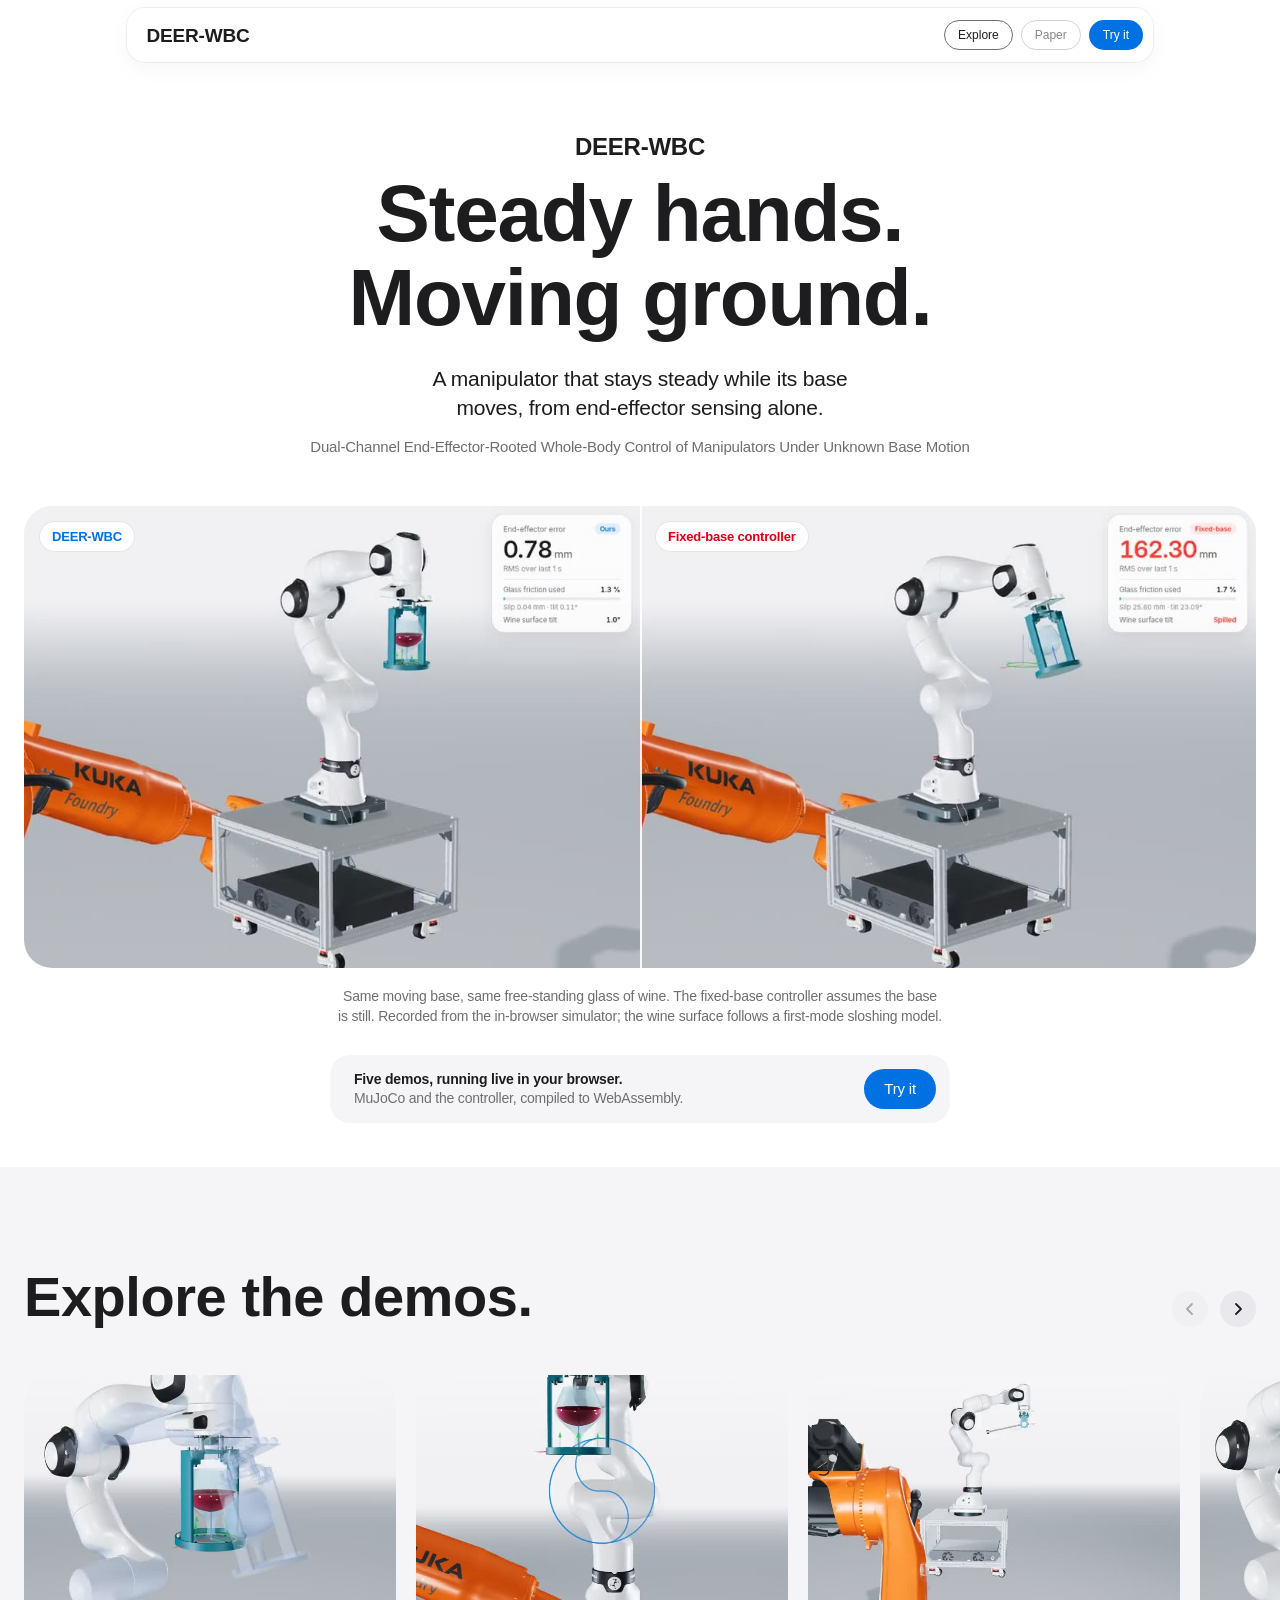
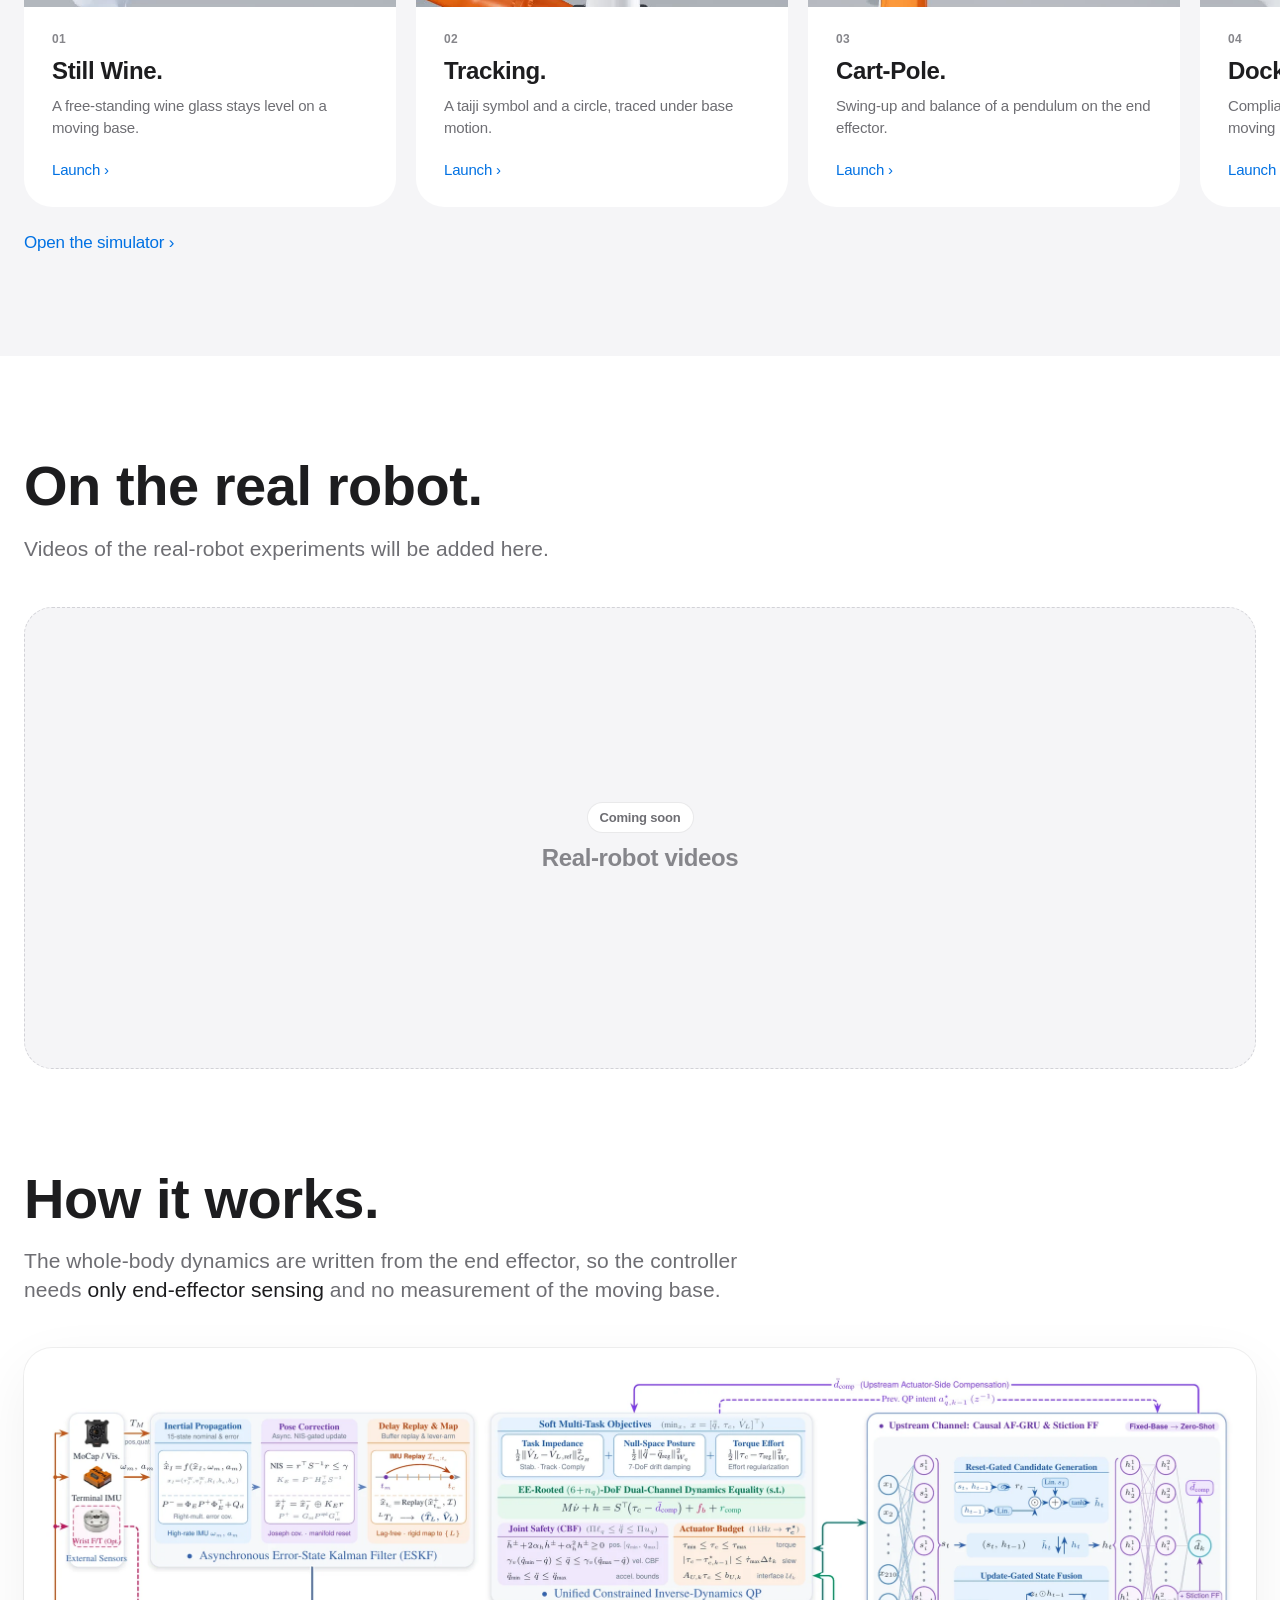
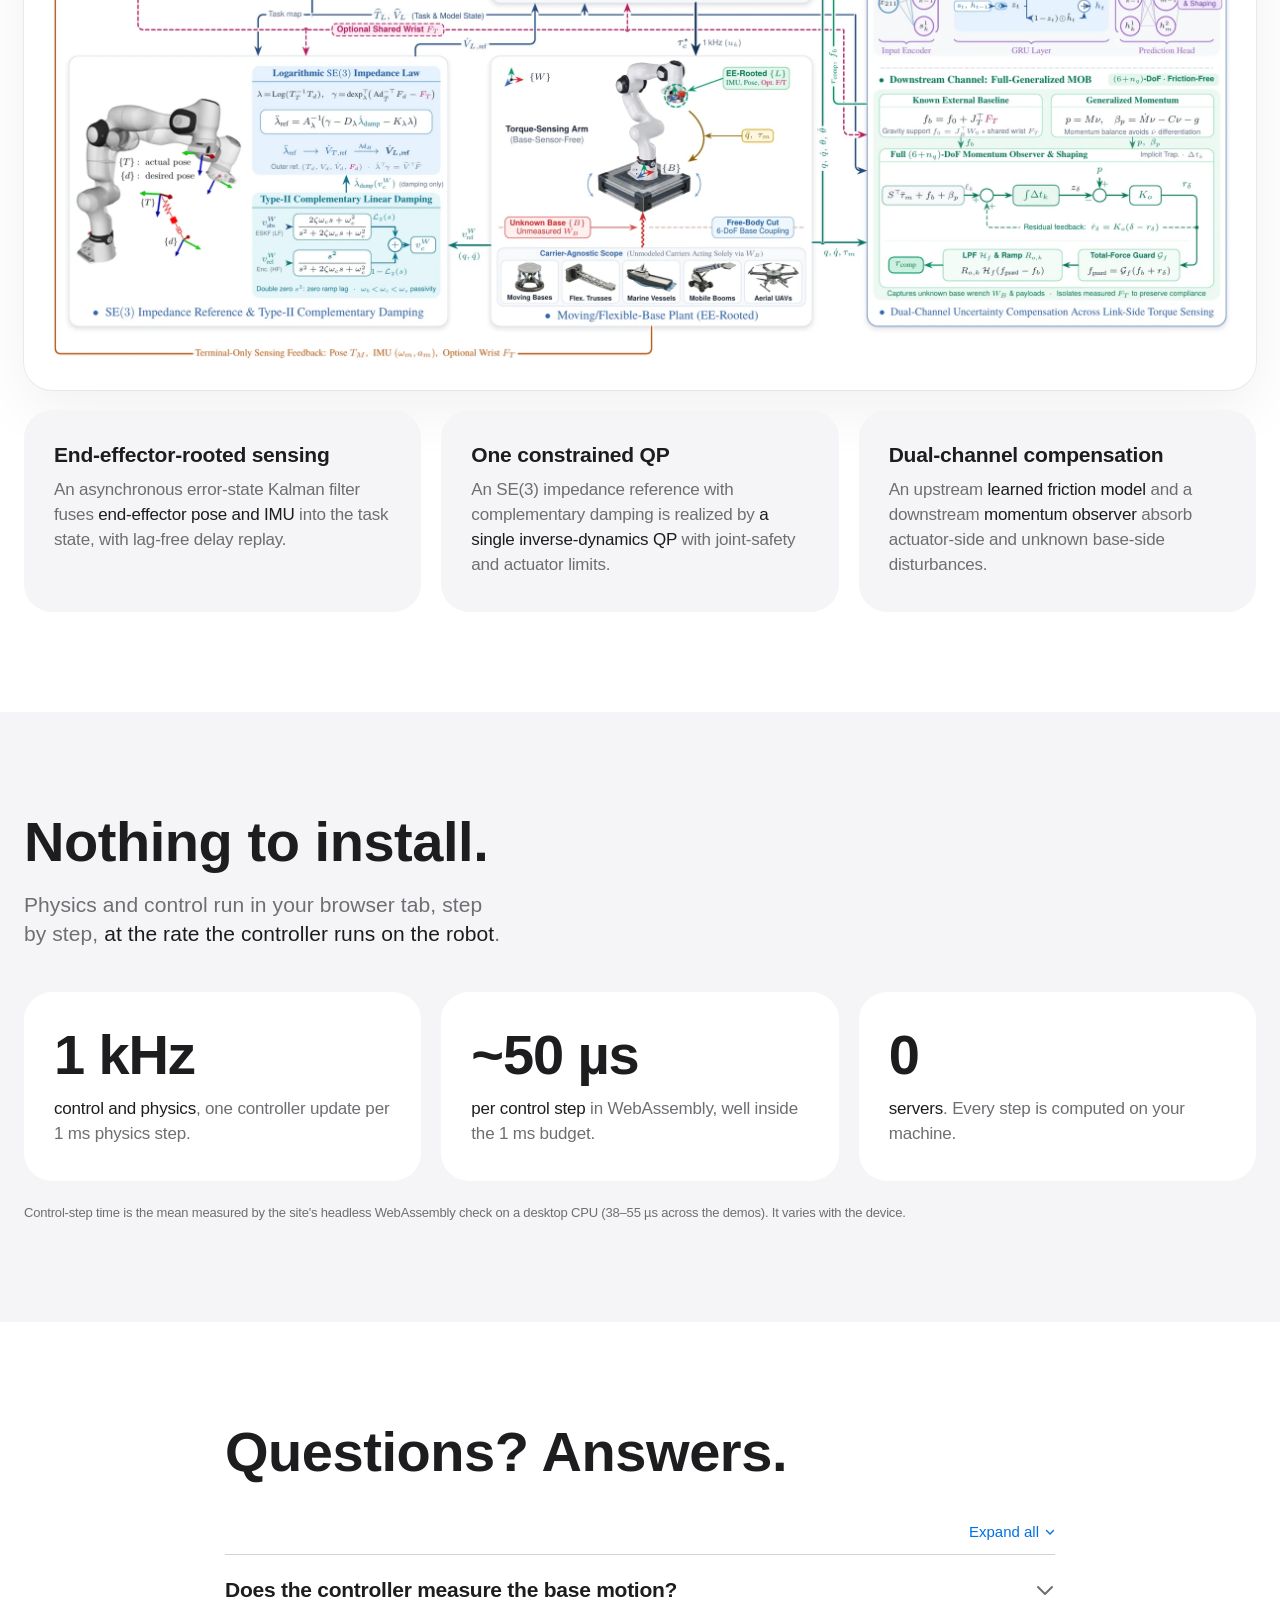
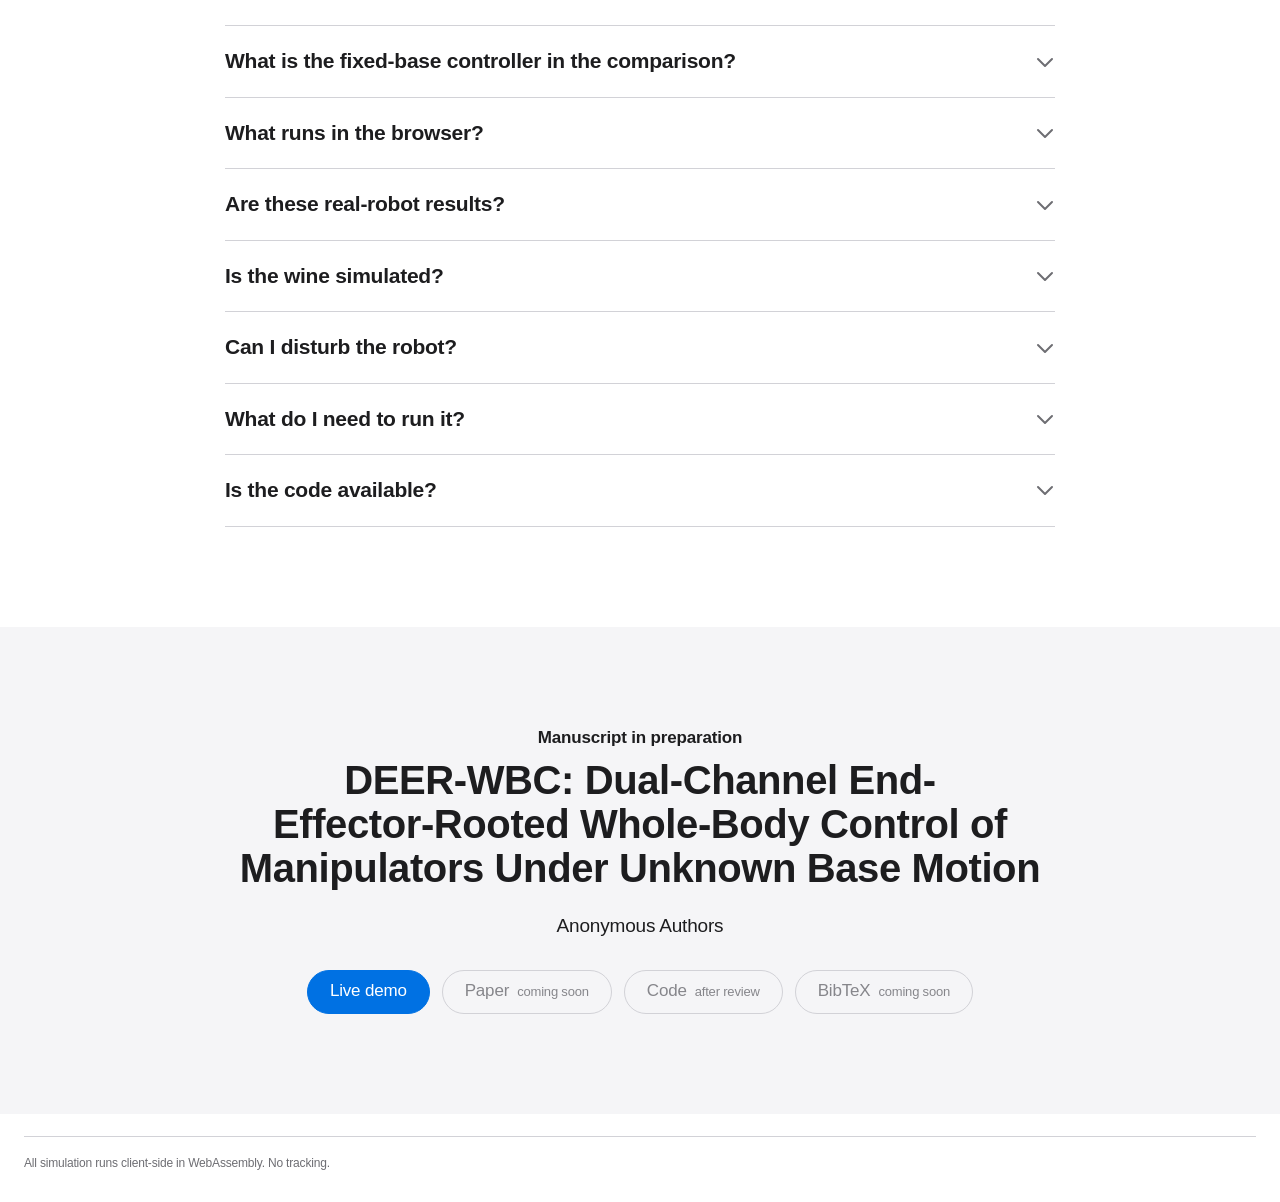
==== commit 27b49f83: "Deploy FR3 MuJoCo interactive web demos (source 9eb7902)" ====
--- a/index.html
+++ b/index.html
@@ -186,6 +186,19 @@
       background: var(--page); color: var(--ink);
     }
 
+    /* Real robot (placeholder until the videos are added) */
+    #real { padding-bottom: 0; }
+    .placeholder {
+      display: flex; flex-direction: column; align-items: center; justify-content: center; gap: 12px;
+      margin-top: 44px; border-radius: 28px; aspect-ratio: 8 / 3; background: var(--band);
+      border: 1px dashed var(--hair); text-align: center;
+    }
+    .placeholder p { margin: 0; font: 600 24px/1.17 var(--display); letter-spacing: -.015em; color: var(--faint); }
+    .soon-tag {
+      padding: 5px 12px; border-radius: 999px; font-size: 13px; font-weight: 600;
+      background: var(--page); color: var(--ink2); box-shadow: 0 0 0 1px rgba(0, 0, 0, .05);
+    }
+
     /* Paper */
     .paper { text-align: center; }
     .paper h2 { font: 600 40px/1.1 var(--display); letter-spacing: -.01em; margin: 0 auto; max-width: 900px; text-wrap: balance; }
@@ -220,7 +233,7 @@
       .hero-sub { font-size: 19px; }
       .hl-head { font-size: 36px; line-height: 1.11; }
       .lede { font-size: 19px; }
-      .compare { border-radius: 18px; aspect-ratio: 16 / 9; }
+      .compare, .placeholder { border-radius: 18px; aspect-ratio: 16 / 9; }
       .tag { top: 10px; font-size: 11px; padding: 4px 9px; }
       .tag.ours { left: 10px; }
       .tag.base { left: calc(50% + 10px); }
@@ -242,6 +255,7 @@
       <button class="pill out" id="exploreBtn" type="button" aria-expanded="false" aria-controls="exploreMenu">Explore</button>
       <div class="explore-menu" id="exploreMenu" hidden>
         <a href="#demos">Demos</a>
+        <a href="#real">Real robot</a>
         <a href="#method">How it works</a>
         <a href="#browser">In your browser</a>
         <a href="#faq">Questions</a>
@@ -307,6 +321,17 @@
         </a>
       </div>
       <div class="wrap"><a class="lnk rv" href="./three/">Open the simulator ›</a></div>
+    </section>
+
+    <section class="sec" id="real">
+      <div class="wrap">
+        <h2 class="hl-head rv">On the real robot.</h2>
+        <p class="lede rv">Videos of the real-robot experiments will be added here.</p>
+        <div class="placeholder rv" role="note">
+          <span class="soon-tag">Coming soon</span>
+          <p>Real-robot videos</p>
+        </div>
+      </div>
     </section>
 
     <section class="sec" id="method">
@@ -359,9 +384,9 @@
           <details><summary>What is the fixed-base controller in the comparison?<svg viewBox="0 0 20 20" aria-hidden="true"><path d="M3 7l7 7 7-7" fill="none" stroke="currentColor" stroke-width="2" stroke-linecap="round" stroke-linejoin="round"/></svg></summary>
             <div class="ans"><p>A conventional controller that <b>assumes the base is still</b>. In the simulator, switch the controller to Fixed-base, or turn on the fixed-base ghost to run it under the same base motion next to ours.</p></div></details>
           <details><summary>What runs in the browser?<svg viewBox="0 0 20 20" aria-hidden="true"><path d="M3 7l7 7 7-7" fill="none" stroke="currentColor" stroke-width="2" stroke-linecap="round" stroke-linejoin="round"/></svg></summary>
-            <div class="ans"><p>MuJoCo and the controller, both compiled from C++ to WebAssembly. In Still Wine, Tracking, Docking and Flexible Beam, <b>the low level is the same C++ code as our offline simulation</b>: the learned friction model, the momentum observer, and an arm with elastic joints and joint friction. Cart-Pole still uses a rigid-arm scene.</p></div></details>
+            <div class="ans"><p>MuJoCo and the controller, both compiled from C++ to WebAssembly. In all five demos, <b>the low level is the same C++ code as our offline simulation</b>: the learned friction model, the momentum observer, and an arm with elastic joints and joint friction.</p></div></details>
           <details><summary>Are these real-robot results?<svg viewBox="0 0 20 20" aria-hidden="true"><path d="M3 7l7 7 7-7" fill="none" stroke="currentColor" stroke-width="2" stroke-linecap="round" stroke-linejoin="round"/></svg></summary>
-            <div class="ans"><p>No. <b>Everything on this site is simulation.</b> The error readout comes from the simulated run in your tab, and contact makes long runs sensitive to tiny numerical differences, so it can differ slightly between devices. Real-robot experiments will be reported in the paper.</p></div></details>
+            <div class="ans"><p>No. <b>Everything on this site is simulation.</b> The error readout comes from the simulated run in your tab, and contact makes long runs sensitive to tiny numerical differences, so it can differ slightly between devices. Real-robot experiments will be reported in the paper, and their videos will be added <a href="#real">on this page</a>.</p></div></details>
           <details><summary>Is the wine simulated?<svg viewBox="0 0 20 20" aria-hidden="true"><path d="M3 7l7 7 7-7" fill="none" stroke="currentColor" stroke-width="2" stroke-linecap="round" stroke-linejoin="round"/></svg></summary>
             <div class="ans"><p>The glass is a free body that rests on the tray through contact, so <b>it can slide and tip</b>. The wine surface follows a first-mode sloshing model driven by the glass motion; it is a visual model and does not push back on the glass.</p></div></details>
           <details><summary>Can I disturb the robot?<svg viewBox="0 0 20 20" aria-hidden="true"><path d="M3 7l7 7 7-7" fill="none" stroke="currentColor" stroke-width="2" stroke-linecap="round" stroke-linejoin="round"/></svg></summary>
@@ -383,6 +408,7 @@
           <a class="btn solid" href="./three/">Live demo</a>
           <span class="btn soon" title="Manuscript in preparation">Paper <span class="note">coming soon</span></span>
           <span class="btn soon" title="Code release after review">Code <span class="note">after review</span></span>
+          <span class="btn soon" title="Citation available once the manuscript is public">BibTeX <span class="note">coming soon</span></span>
         </div>
       </div>
     </section>
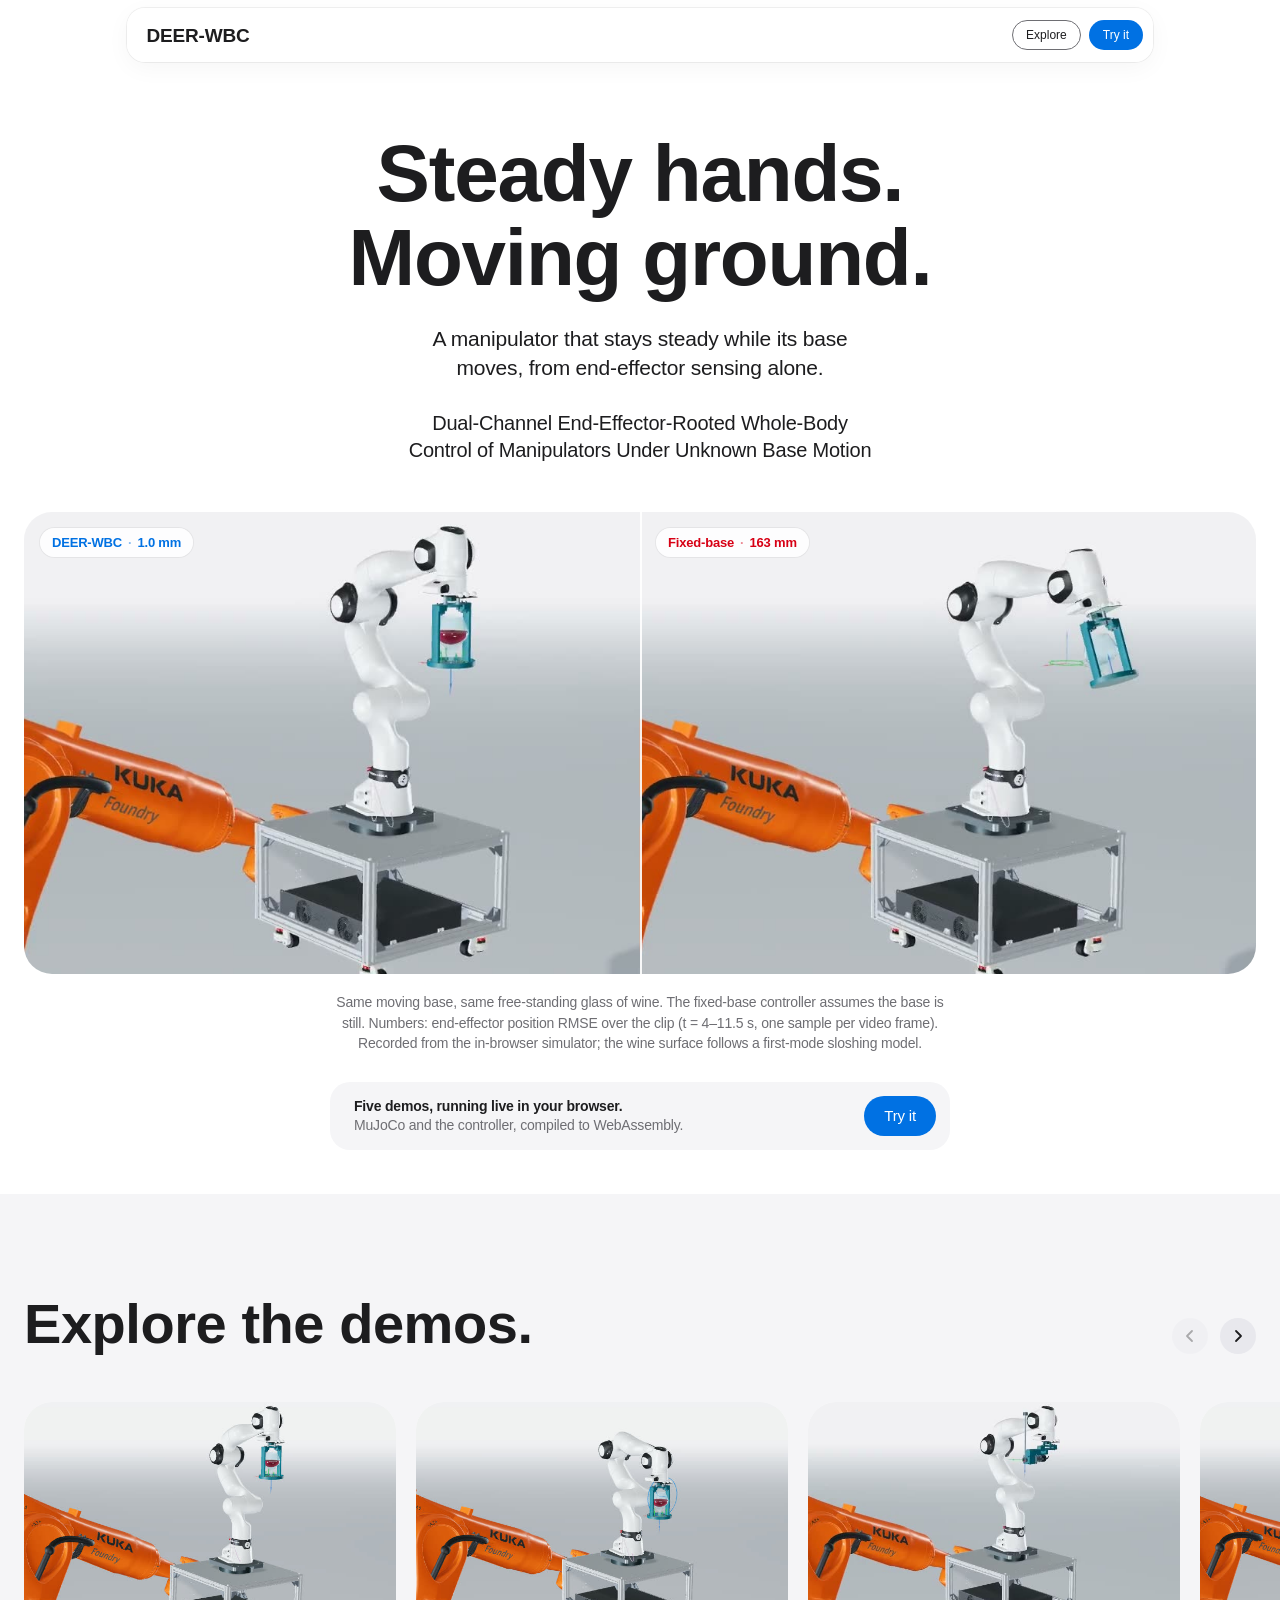
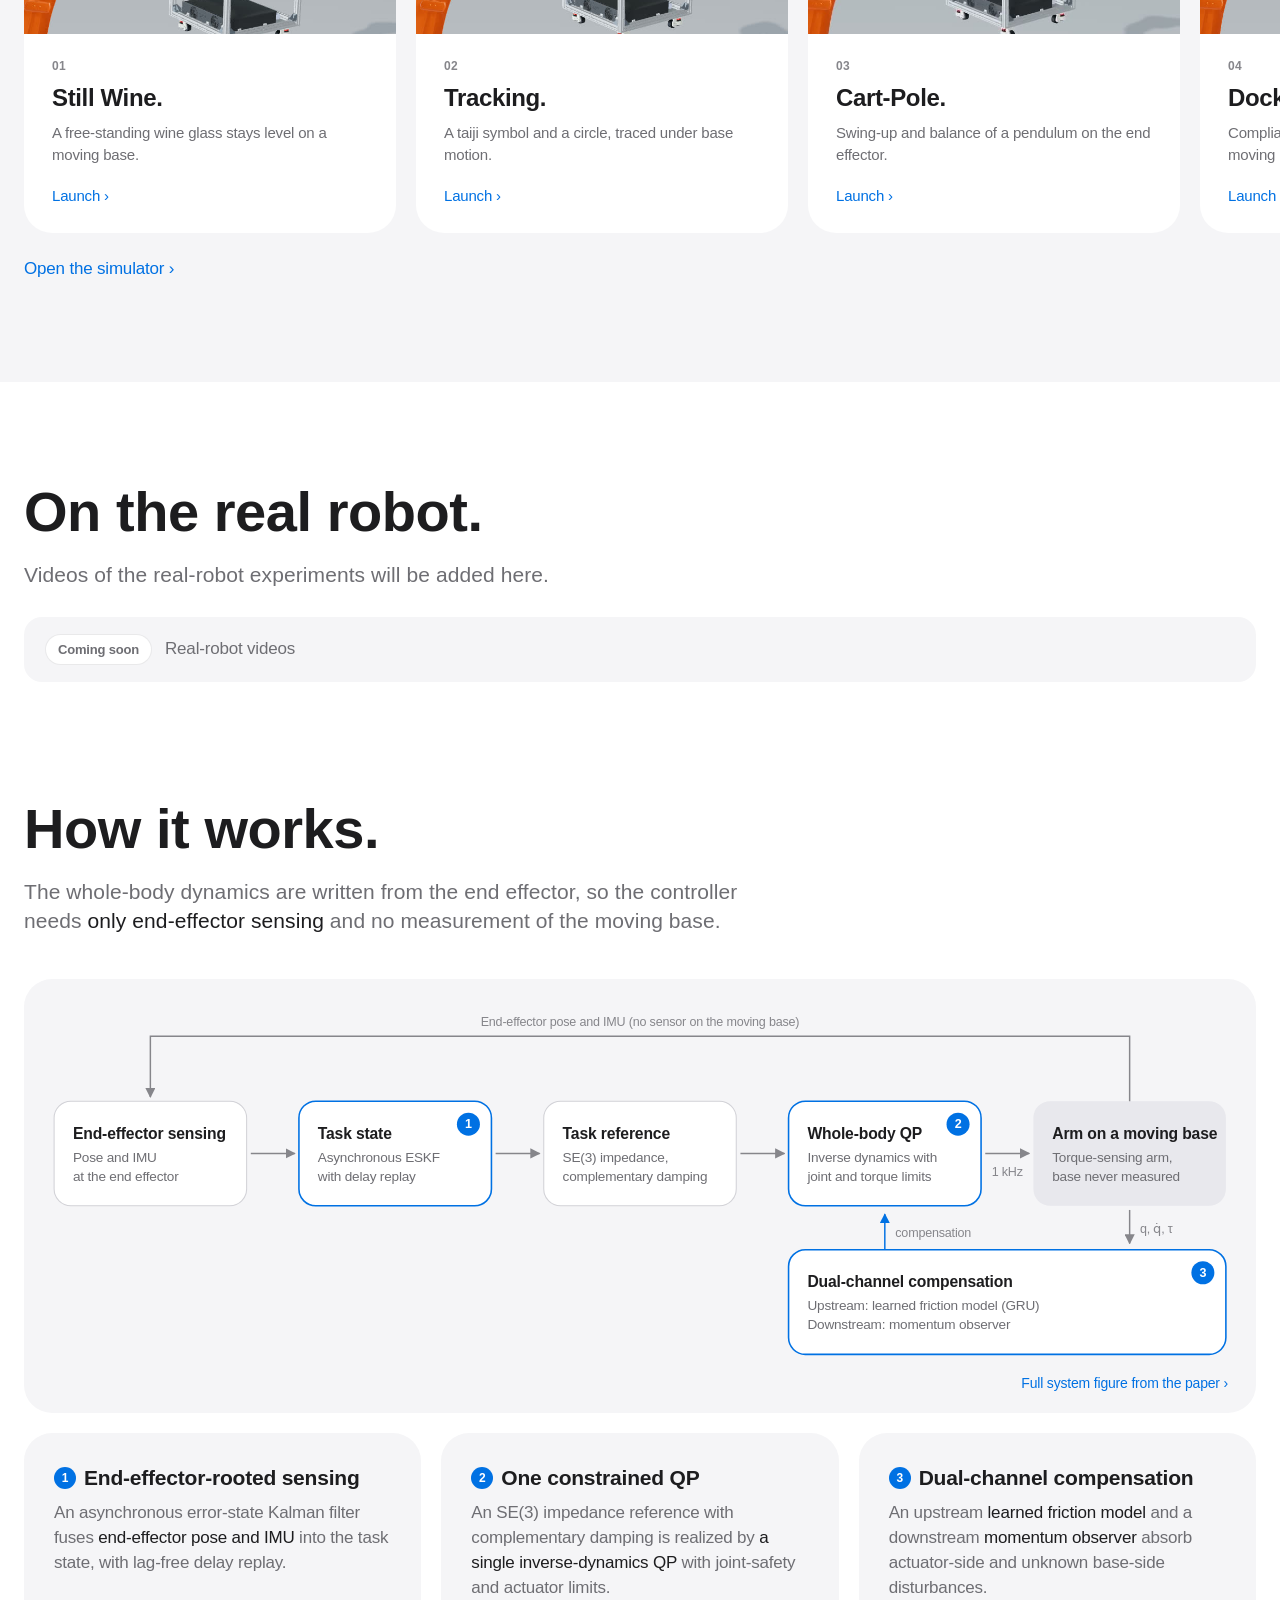
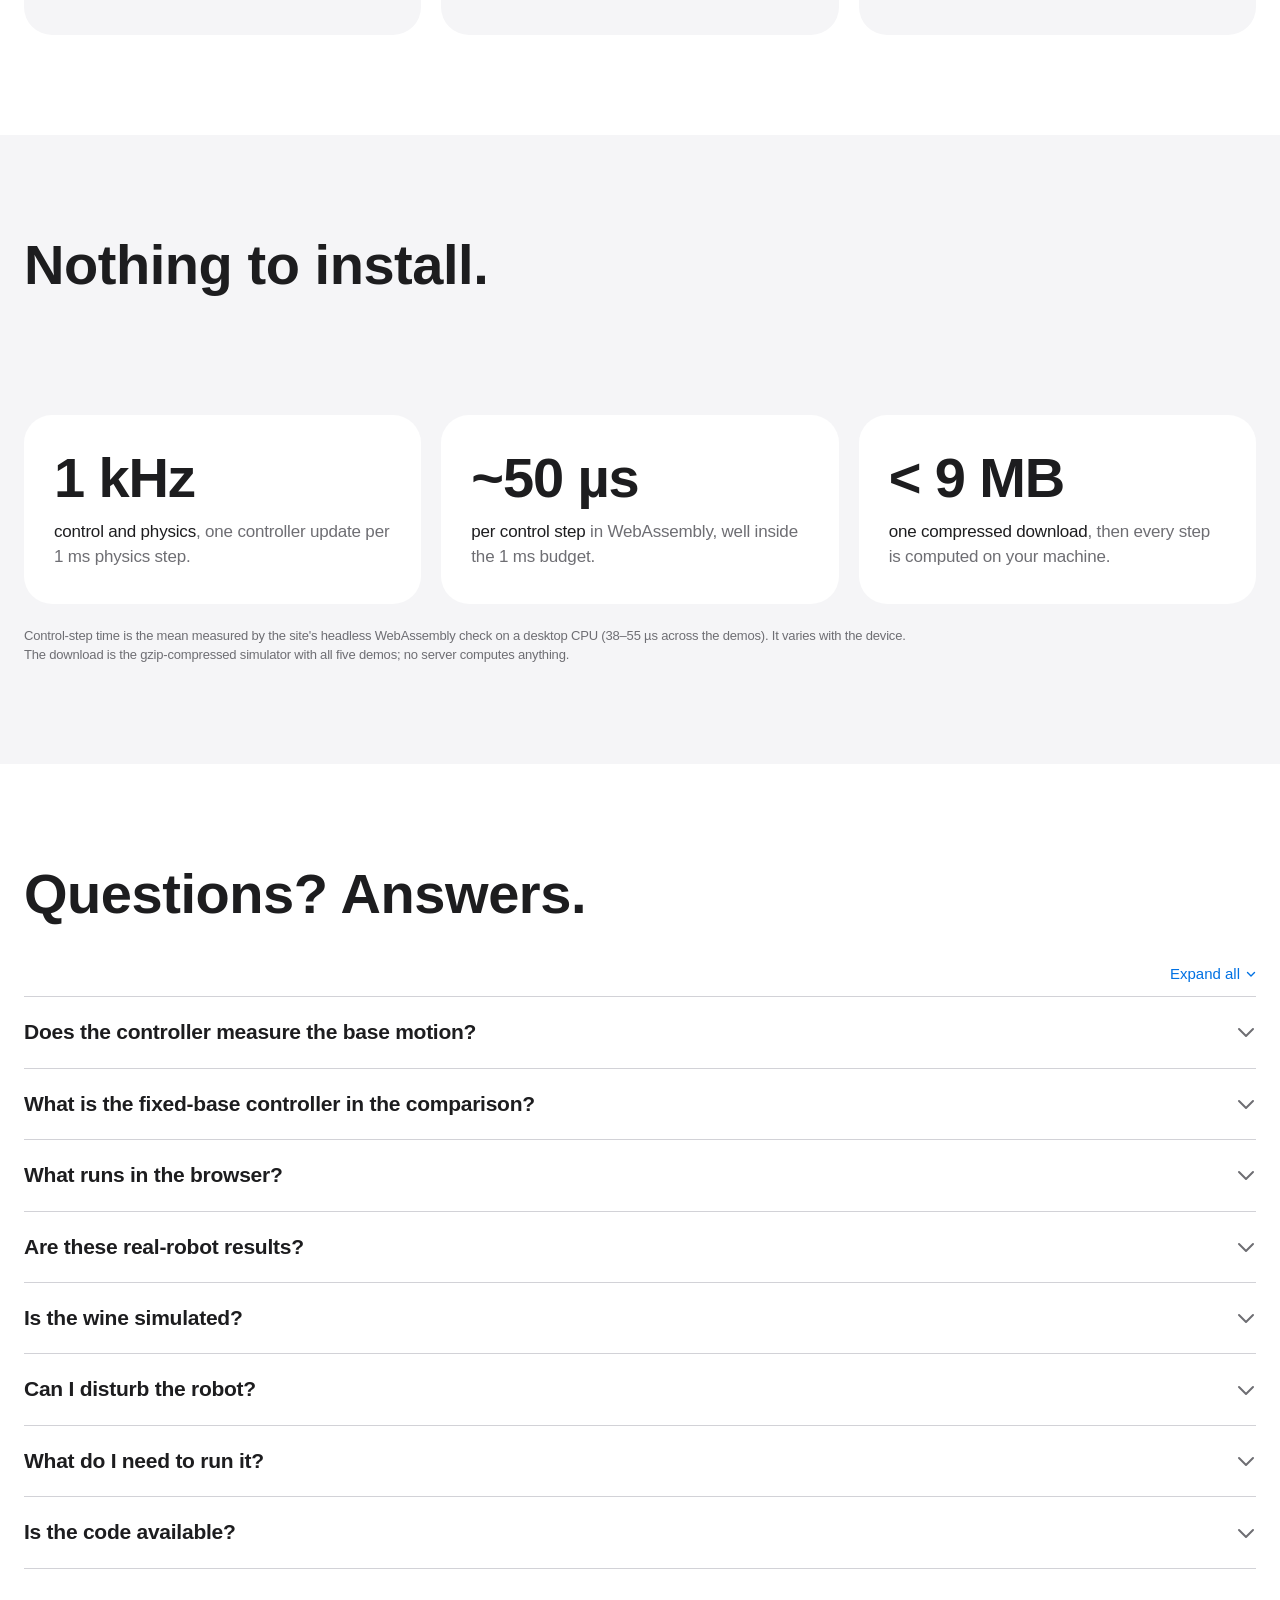
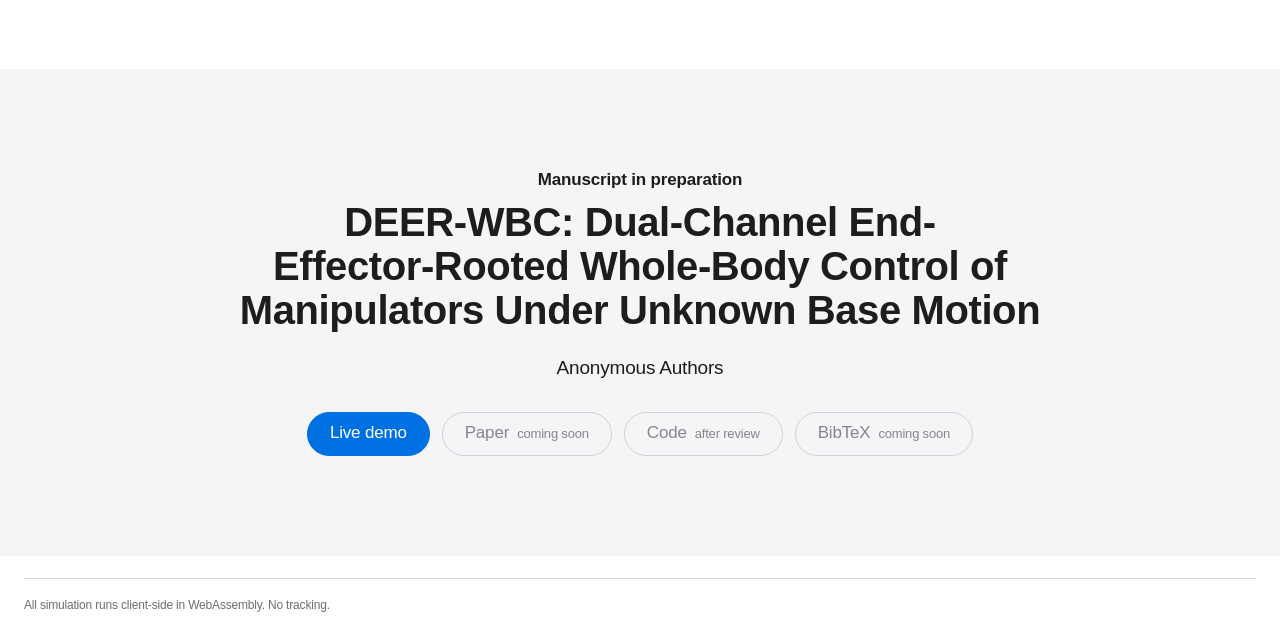
==== commit c393779b: "Deploy FR3 MuJoCo interactive web demos (source d70c30d)" ====
--- a/index.html
+++ b/index.html
@@ -81,7 +81,7 @@
     .hero .eyebrow { font-size: 24px; }
     .hx { font: 600 80px/1.05 var(--display); letter-spacing: -.015em; margin: 0; text-wrap: balance; }
     .hero-sub { margin: 24px auto 0; max-width: 760px; font: 400 21px/1.381 var(--text); color: var(--ink); text-wrap: balance; }
-    .hero-title { margin: 14px auto 0; max-width: 760px; font-size: 15px; color: var(--ink2); text-wrap: balance; }
+    .hero-title { margin: 28px auto 0; max-width: 860px; font: 500 20px/1.35 var(--display); letter-spacing: -.01em; color: var(--ink); text-wrap: balance; }
     .hero-stage { margin-top: 48px; padding-bottom: 44px; }
     .compare {
       position: relative; border-radius: 28px; overflow: hidden; background: var(--fill); aspect-ratio: 8 / 3;
@@ -95,6 +95,8 @@
     }
     .tag.ours { left: 16px; color: var(--blue); }
     .tag.base { left: calc(50% + 16px); color: var(--red); }
+    .tag b { font-weight: 600; font-variant-numeric: tabular-nums; }
+    .tag .sep { margin: 0 6px; opacity: .45; }
     .buy {
       display: flex; align-items: center; justify-content: space-between; gap: 24px;
       width: min(620px, 100%); margin: 28px auto 0; padding: 14px 14px 14px 24px; border-radius: 20px;
@@ -142,11 +144,6 @@
     .arrow svg { width: 14px; height: 14px; }
 
     /* Method */
-    .figure-frame {
-      display: block; margin-top: 44px; border-radius: 28px; padding: 22px; background: var(--page);
-      box-shadow: 0 0 0 1px rgba(0, 0, 0, .06), 0 20px 60px rgba(0, 0, 0, .06); cursor: zoom-in;
-    }
-    .figure-frame img { display: block; width: 100%; height: auto; }
     .tiles { display: grid; grid-template-columns: repeat(3, 1fr); gap: 20px; margin-top: 20px; }
     .tile { padding: 32px 30px 34px; border-radius: 28px; background: var(--band); }
     .tile .k { font: 600 21px/1.24 var(--display); letter-spacing: -.01em; margin: 0 0 10px; }
@@ -186,17 +183,35 @@
       background: var(--page); color: var(--ink);
     }
 
-    /* Real robot (placeholder until the videos are added) */
+    /* Real robot (a one-line note until the videos are added) */
     #real { padding-bottom: 0; }
-    .placeholder {
-      display: flex; flex-direction: column; align-items: center; justify-content: center; gap: 12px;
-      margin-top: 44px; border-radius: 28px; aspect-ratio: 8 / 3; background: var(--band);
-      border: 1px dashed var(--hair); text-align: center;
-    }
-    .placeholder p { margin: 0; font: 600 24px/1.17 var(--display); letter-spacing: -.015em; color: var(--faint); }
+    .soon-row {
+      display: flex; align-items: center; gap: 14px; flex-wrap: wrap; margin-top: 28px; padding: 18px 22px;
+      border-radius: 18px; background: var(--band); color: var(--ink2); font-size: 17px;
+    }
     .soon-tag {
-      padding: 5px 12px; border-radius: 999px; font-size: 13px; font-weight: 600;
+      flex: none; padding: 5px 12px; border-radius: 999px; font-size: 13px; font-weight: 600;
       background: var(--page); color: var(--ink2); box-shadow: 0 0 0 1px rgba(0, 0, 0, .05);
+    }
+
+    /* Method diagram (simplified; the paper figure opens from the caption) */
+    .diagram { margin: 44px 0 0; padding: 28px 28px 20px; border-radius: 28px; background: var(--band); }
+    .diagram svg { display: block; width: 100%; height: auto; }
+    .diagram .tall { display: none; }
+    .diagram figcaption { margin-top: 14px; font-size: 14px; color: var(--ink2); text-align: right; }
+    .dg-box { fill: var(--page); stroke: var(--hair); stroke-width: 1; }
+    .dg-box.plant { fill: var(--fill); stroke: none; }
+    .dg-box.key { stroke: var(--blue); stroke-width: 1.5; }
+    .dg-t { font: 600 15px var(--text); fill: var(--ink); letter-spacing: -.01em; }
+    .dg-s { font: 400 13px var(--text); fill: var(--ink2); }
+    .dg-l { font: 400 12px var(--text); fill: var(--faint); }
+    .dg-line { fill: none; stroke: var(--faint); stroke-width: 1.4; }
+    .dg-line.key { stroke: var(--blue); }
+    .dg-num { fill: var(--blue); }
+    .dg-num-t { font: 600 12px var(--text); fill: #fff; }
+    .tile .badge {
+      display: inline-flex; align-items: center; justify-content: center; width: 22px; height: 22px; margin-right: 8px;
+      border-radius: 50%; background: var(--blue); color: #fff; font: 600 12px/1 var(--text); vertical-align: 3px;
     }
 
     /* Paper */
@@ -233,14 +248,21 @@
       .hero-sub { font-size: 19px; }
       .hl-head { font-size: 36px; line-height: 1.11; }
       .lede { font-size: 19px; }
-      .compare, .placeholder { border-radius: 18px; aspect-ratio: 16 / 9; }
-      .tag { top: 10px; font-size: 11px; padding: 4px 9px; }
+      /* Phones: the two halves stacked (hero_compare_tall.mp4). */
+      .compare { border-radius: 18px; aspect-ratio: 600 / 920; }
+      .compare::after { top: 50%; bottom: auto; left: 0; right: 0; width: auto; height: 2px; }
+      .tag { top: 10px; font-size: 12px; padding: 4px 10px; }
       .tag.ours { left: 10px; }
-      .tag.base { left: calc(50% + 10px); }
-      .tag-long { display: none; }
+      .tag.base { left: 10px; top: calc(50% + 10px); }
+      .diagram { padding: 16px 12px 14px; border-radius: 18px; }
+      .diagram .wide { display: none; }
+      .diagram .tall { display: block; max-width: 420px; margin: 0 auto; }
+      .diagram .tall .dg-t { font-size: 17px; }
+      .diagram .tall .dg-s { font-size: 14px; }
+      .diagram .tall .dg-l { font-size: 13px; }
+      .diagram figcaption { text-align: center; }
       .buy { flex-direction: column; align-items: stretch; text-align: center; padding: 18px; }
       .cta { justify-content: center; }
-      .figure-frame { padding: 10px; border-radius: 18px; }
       .faq summary { font-size: 19px; }
       .faq .ans { font-size: 17px; padding-right: 0; }
       .paper h2 { font-size: 28px; }
@@ -262,27 +284,25 @@
         <a href="#cite">Paper</a>
       </div>
     </div>
-    <span class="pill soon hide-sm" title="Manuscript in preparation">Paper</span>
     <a class="pill solid" href="./three/">Try it</a>
   </nav>
 
   <main>
     <section class="hero" id="top">
       <div class="wrap">
-        <p class="eyebrow rv">DEER-WBC</p>
         <h1 class="hx rv">Steady hands.<br />Moving ground.</h1>
         <p class="hero-sub rv">A manipulator that stays steady while its base moves, from end-effector sensing alone.</p>
         <p class="hero-title rv">Dual&#8209;Channel End&#8209;Effector&#8209;Rooted Whole&#8209;Body Control of Manipulators Under Unknown Base&nbsp;Motion</p>
       </div>
       <div class="wrap hero-stage">
         <div class="compare rv">
-          <video autoplay muted loop playsinline preload="auto" poster="./media/hero_compare.jpg" aria-label="Free-standing glass of wine on a moving base: our controller versus a conventional fixed-base controller">
-            <source src="./media/hero_compare.mp4" type="video/mp4" />
-          </video>
-          <span class="tag ours">DEER-WBC</span>
-          <span class="tag base">Fixed-base<span class="tag-long"> controller</span></span>
-        </div>
-        <p class="caption rv">Same moving base, same free-standing glass of wine. The fixed-base controller assumes the base is still. Recorded from the in-browser simulator; the wine surface follows a first-mode sloshing model.</p>
+          <video id="heroVideo" autoplay muted loop playsinline preload="auto" poster="./media/hero_compare.jpg"
+            data-wide="./media/hero_compare.mp4" data-tall="./media/hero_compare_tall.mp4" data-tall-poster="./media/hero_compare_tall.jpg"
+            aria-label="Free-standing glass of wine on a moving base: our controller versus a conventional fixed-base controller"></video>
+          <span class="tag ours">DEER-WBC<span class="sep">·</span><b>1.0 mm</b></span>
+          <span class="tag base">Fixed-base<span class="sep">·</span><b>163 mm</b></span>
+        </div>
+        <p class="caption rv">Same moving base, same free-standing glass of wine. The fixed-base controller assumes the base is still. Numbers: end-effector position RMSE over the clip (t = 4–11.5 s, one sample per video frame). Recorded from the in-browser simulator; the wine surface follows a first-mode sloshing model.</p>
         <div class="buy rv">
           <p>Five demos, running live in your browser.<span>MuJoCo and the controller, compiled to WebAssembly.</span></p>
           <a class="cta" href="./three/">Try it</a>
@@ -327,10 +347,7 @@
       <div class="wrap">
         <h2 class="hl-head rv">On the real robot.</h2>
         <p class="lede rv">Videos of the real-robot experiments will be added here.</p>
-        <div class="placeholder rv" role="note">
-          <span class="soon-tag">Coming soon</span>
-          <p>Real-robot videos</p>
-        </div>
+        <p class="soon-row rv"><span class="soon-tag">Coming soon</span>Real-robot videos</p>
       </div>
     </section>
 
@@ -338,23 +355,96 @@
       <div class="wrap">
         <h2 class="hl-head rv">How it works.</h2>
         <p class="lede rv">The whole-body dynamics are written from the end effector, so the controller needs <b>only end-effector sensing</b> and no measurement of the moving base.</p>
-        <a class="figure-frame rv" href="./media/framework.webp" target="_blank" rel="noopener" title="Open full-size figure">
-          <picture>
-            <source srcset="./media/framework.webp" type="image/webp" />
-            <img src="./media/framework.jpg" alt="System overview: ESKF state estimation, SE(3) impedance reference, unified constrained inverse-dynamics QP, and dual-channel uncertainty compensation" loading="lazy" />
-          </picture>
-        </a>
+        <figure class="diagram rv">
+          <svg class="wide" viewBox="-2 30 1124 336" role="img" aria-label="Simplified system overview: end-effector sensing, ESKF task state, SE(3) impedance reference, whole-body QP, arm on a moving base, and dual-channel compensation">
+            <defs><marker id="ahw" viewBox="0 0 10 10" refX="9" refY="5" markerWidth="7" markerHeight="7" orient="auto-start-reverse"><path d="M0,0 L10,5 L0,10 z" fill="#86868b"/></marker><marker id="abw" viewBox="0 0 10 10" refX="9" refY="5" markerWidth="7" markerHeight="7" orient="auto-start-reverse"><path d="M0,0 L10,5 L0,10 z" fill="#0071e3"/></marker></defs>
+            <rect class="dg-box" x="0" y="120" width="184" height="100" rx="16"/>
+            <text class="dg-t" x="18" y="156">End-effector sensing</text>
+            <text class="dg-s" x="18" y="178">Pose and IMU</text>
+            <text class="dg-s" x="18" y="196">at the end effector</text>
+            <rect class="dg-box key" x="234" y="120" width="184" height="100" rx="16"/>
+            <text class="dg-t" x="252" y="156">Task state</text>
+            <text class="dg-s" x="252" y="178">Asynchronous ESKF</text>
+            <text class="dg-s" x="252" y="196">with delay replay</text>
+            <circle class="dg-num" cx="396" cy="142" r="11"/><text class="dg-num-t" x="396" y="146" text-anchor="middle">1</text>
+            <rect class="dg-box" x="468" y="120" width="184" height="100" rx="16"/>
+            <text class="dg-t" x="486" y="156">Task reference</text>
+            <text class="dg-s" x="486" y="178">SE(3) impedance,</text>
+            <text class="dg-s" x="486" y="196">complementary damping</text>
+            <rect class="dg-box key" x="702" y="120" width="184" height="100" rx="16"/>
+            <text class="dg-t" x="720" y="156">Whole-body QP</text>
+            <text class="dg-s" x="720" y="178">Inverse dynamics with</text>
+            <text class="dg-s" x="720" y="196">joint and torque limits</text>
+            <circle class="dg-num" cx="864" cy="142" r="11"/><text class="dg-num-t" x="864" y="146" text-anchor="middle">2</text>
+            <rect class="dg-box plant" x="936" y="120" width="184" height="100" rx="16"/>
+            <text class="dg-t" x="954" y="156">Arm on a moving base</text>
+            <text class="dg-s" x="954" y="178">Torque-sensing arm,</text>
+            <text class="dg-s" x="954" y="196">base never measured</text>
+            <path class="dg-line" d="M188,170 H230" marker-end="url(#ahw)"/>
+            <path class="dg-line" d="M422,170 H464" marker-end="url(#ahw)"/>
+            <path class="dg-line" d="M656,170 H698" marker-end="url(#ahw)"/>
+            <path class="dg-line" d="M890,170 H932" marker-end="url(#ahw)"/>
+            <text class="dg-l" x="911" y="192" text-anchor="middle">1 kHz</text>
+            <path class="dg-line" d="M1028,120 V58 H92 V116" marker-end="url(#ahw)"/>
+            <text class="dg-l" x="560" y="48" text-anchor="middle">End-effector pose and IMU (no sensor on the moving base)</text>
+            <rect class="dg-box key" x="702" y="262" width="418" height="100" rx="16"/>
+            <text class="dg-t" x="720" y="298">Dual-channel compensation</text>
+            <text class="dg-s" x="720" y="320">Upstream: learned friction model (GRU)</text>
+            <text class="dg-s" x="720" y="338">Downstream: momentum observer</text>
+            <circle class="dg-num" cx="1098" cy="284" r="11"/><text class="dg-num-t" x="1098" y="288" text-anchor="middle">3</text>
+            <path class="dg-line" d="M1028,224 V256" marker-end="url(#ahw)"/>
+            <text class="dg-l" x="1038" y="246">q, q̇, τ</text>
+            <path class="dg-line key" d="M794,262 V228" marker-end="url(#abw)"/>
+            <text class="dg-l" x="804" y="250">compensation</text>
+          </svg>
+          <svg class="tall" viewBox="0 26 400 716" role="img" aria-label="Simplified system overview">
+            <defs><marker id="aht" viewBox="0 0 10 10" refX="9" refY="5" markerWidth="7" markerHeight="7" orient="auto-start-reverse"><path d="M0,0 L10,5 L0,10 z" fill="#86868b"/></marker><marker id="abt" viewBox="0 0 10 10" refX="9" refY="5" markerWidth="7" markerHeight="7" orient="auto-start-reverse"><path d="M0,0 L10,5 L0,10 z" fill="#0071e3"/></marker></defs>
+            <rect class="dg-box" x="40" y="40" width="320" height="84" rx="16"/>
+            <text class="dg-t" x="58" y="74">End-effector sensing</text>
+            <text class="dg-s" x="58" y="98">Pose and IMU at the end effector</text>
+            <rect class="dg-box key" x="40" y="156" width="320" height="84" rx="16"/>
+            <text class="dg-t" x="58" y="190">Task state</text>
+            <text class="dg-s" x="58" y="214">Asynchronous ESKF with delay replay</text>
+            <circle class="dg-num" cx="338" cy="178" r="11"/><text class="dg-num-t" x="338" y="182" text-anchor="middle">1</text>
+            <rect class="dg-box" x="40" y="272" width="320" height="84" rx="16"/>
+            <text class="dg-t" x="58" y="306">Task reference</text>
+            <text class="dg-s" x="58" y="330">SE(3) impedance, complementary damping</text>
+            <rect class="dg-box key" x="40" y="388" width="320" height="84" rx="16"/>
+            <text class="dg-t" x="58" y="422">Whole-body QP</text>
+            <text class="dg-s" x="58" y="446">Inverse dynamics, joint and torque limits</text>
+            <circle class="dg-num" cx="338" cy="410" r="11"/><text class="dg-num-t" x="338" y="414" text-anchor="middle">2</text>
+            <rect class="dg-box plant" x="40" y="504" width="320" height="84" rx="16"/>
+            <text class="dg-t" x="58" y="538">Arm on a moving base</text>
+            <text class="dg-s" x="58" y="562">Torque-sensing arm, base never measured</text>
+            <path class="dg-line" d="M200,127 V153" marker-end="url(#aht)"/>
+            <path class="dg-line" d="M200,243 V269" marker-end="url(#aht)"/>
+            <path class="dg-line" d="M200,359 V385" marker-end="url(#aht)"/>
+            <path class="dg-line" d="M200,475 V501" marker-end="url(#aht)"/>
+            <text class="dg-l" x="210" y="492">1 kHz</text>
+            <rect class="dg-box key" x="40" y="636" width="320" height="96" rx="16"/>
+            <text class="dg-t" x="58" y="670">Dual-channel compensation</text>
+            <text class="dg-s" x="58" y="694">Upstream: learned friction (GRU)</text>
+            <text class="dg-s" x="58" y="714">Downstream: momentum observer</text>
+            <circle class="dg-num" cx="338" cy="658" r="11"/><text class="dg-num-t" x="338" y="662" text-anchor="middle">3</text>
+            <path class="dg-line" d="M200,591 V630" marker-end="url(#aht)"/>
+            <text class="dg-l" x="210" y="615">q, q̇, τ</text>
+            <path class="dg-line key" d="M360,684 H384 V430 H366" marker-end="url(#abt)"/>
+            <path class="dg-line" d="M40,546 H16 V82 H34" marker-end="url(#aht)"/>
+            <text class="dg-l" transform="translate(11 314) rotate(-90)" text-anchor="middle">end-effector pose and IMU</text>
+          </svg>
+          <figcaption><a href="./media/framework.webp" target="_blank" rel="noopener">Full system figure from the paper ›</a></figcaption>
+        </figure>
         <div class="tiles">
           <article class="tile rv">
-            <h3 class="k">End-effector-rooted sensing</h3>
+            <h3 class="k"><span class="badge">1</span>End-effector-rooted sensing</h3>
             <p>An asynchronous error-state Kalman filter fuses <b>end-effector pose and IMU</b> into the task state, with lag-free delay replay.</p>
           </article>
           <article class="tile rv">
-            <h3 class="k">One constrained QP</h3>
+            <h3 class="k"><span class="badge">2</span>One constrained QP</h3>
             <p>An SE(3) impedance reference with complementary damping is realized by <b>a single inverse-dynamics QP</b> with joint-safety and actuator limits.</p>
           </article>
           <article class="tile rv">
-            <h3 class="k">Dual-channel compensation</h3>
+            <h3 class="k"><span class="badge">3</span>Dual-channel compensation</h3>
             <p>An upstream <b>learned friction model</b> and a downstream <b>momentum observer</b> absorb actuator-side and unknown base-side disturbances.</p>
           </article>
         </div>
@@ -368,14 +458,14 @@
         <div class="stats">
           <div class="stat rv"><span class="v">1 kHz</span><p><b>control and physics</b>, one controller update per 1 ms physics step.</p></div>
           <div class="stat rv"><span class="v">~50 µs</span><p><b>per control step</b> in WebAssembly, well inside the 1 ms budget.</p></div>
-          <div class="stat rv"><span class="v">0</span><p><b>servers</b>. Every step is computed on your machine.</p></div>
-        </div>
-        <p class="fineprint rv">Control-step time is the mean measured by the site's headless WebAssembly check on a desktop CPU (38–55 µs across the demos). It varies with the device.</p>
+          <div class="stat rv"><span class="v">&lt; 9 MB</span><p><b>one compressed download</b>, then every step is computed on your machine.</p></div>
+        </div>
+        <p class="fineprint rv">Control-step time is the mean measured by the site's headless WebAssembly check on a desktop CPU (38–55 µs across the demos). It varies with the device. The download is the gzip-compressed simulator with all five demos; no server computes anything.</p>
       </div>
     </section>
 
     <section class="sec" id="faq">
-      <div class="wrap-copy">
+      <div class="wrap">
         <h2 class="hl-head rv">Questions? Answers.</h2>
         <div class="faq-top"><button class="faq-all" id="faqAll" type="button" aria-expanded="false">Expand all <svg viewBox="0 0 10 10" aria-hidden="true"><path d="M1.5 3.5L5 7l3.5-3.5" fill="none" stroke="currentColor" stroke-width="1.4" stroke-linecap="round" stroke-linejoin="round"/></svg></button></div>
         <div class="faq" id="faqList">
@@ -421,6 +511,14 @@
       const reduce = window.matchMedia('(prefers-reduced-motion: reduce)').matches;
       const hasIO = 'IntersectionObserver' in window;
 
+      // Hero: the side-by-side clip, or the stacked one on phones.
+      const hero = document.getElementById('heroVideo');
+      if (hero) {
+        const tall = window.matchMedia('(max-width: 734px)').matches;
+        if (tall) hero.poster = hero.dataset.tallPoster;
+        hero.src = tall ? hero.dataset.tall : hero.dataset.wide;
+      }
+
       // Reveal blocks as they enter the viewport.
       const rv = [...document.querySelectorAll('.rv')];
       if (reduce || !hasIO) {
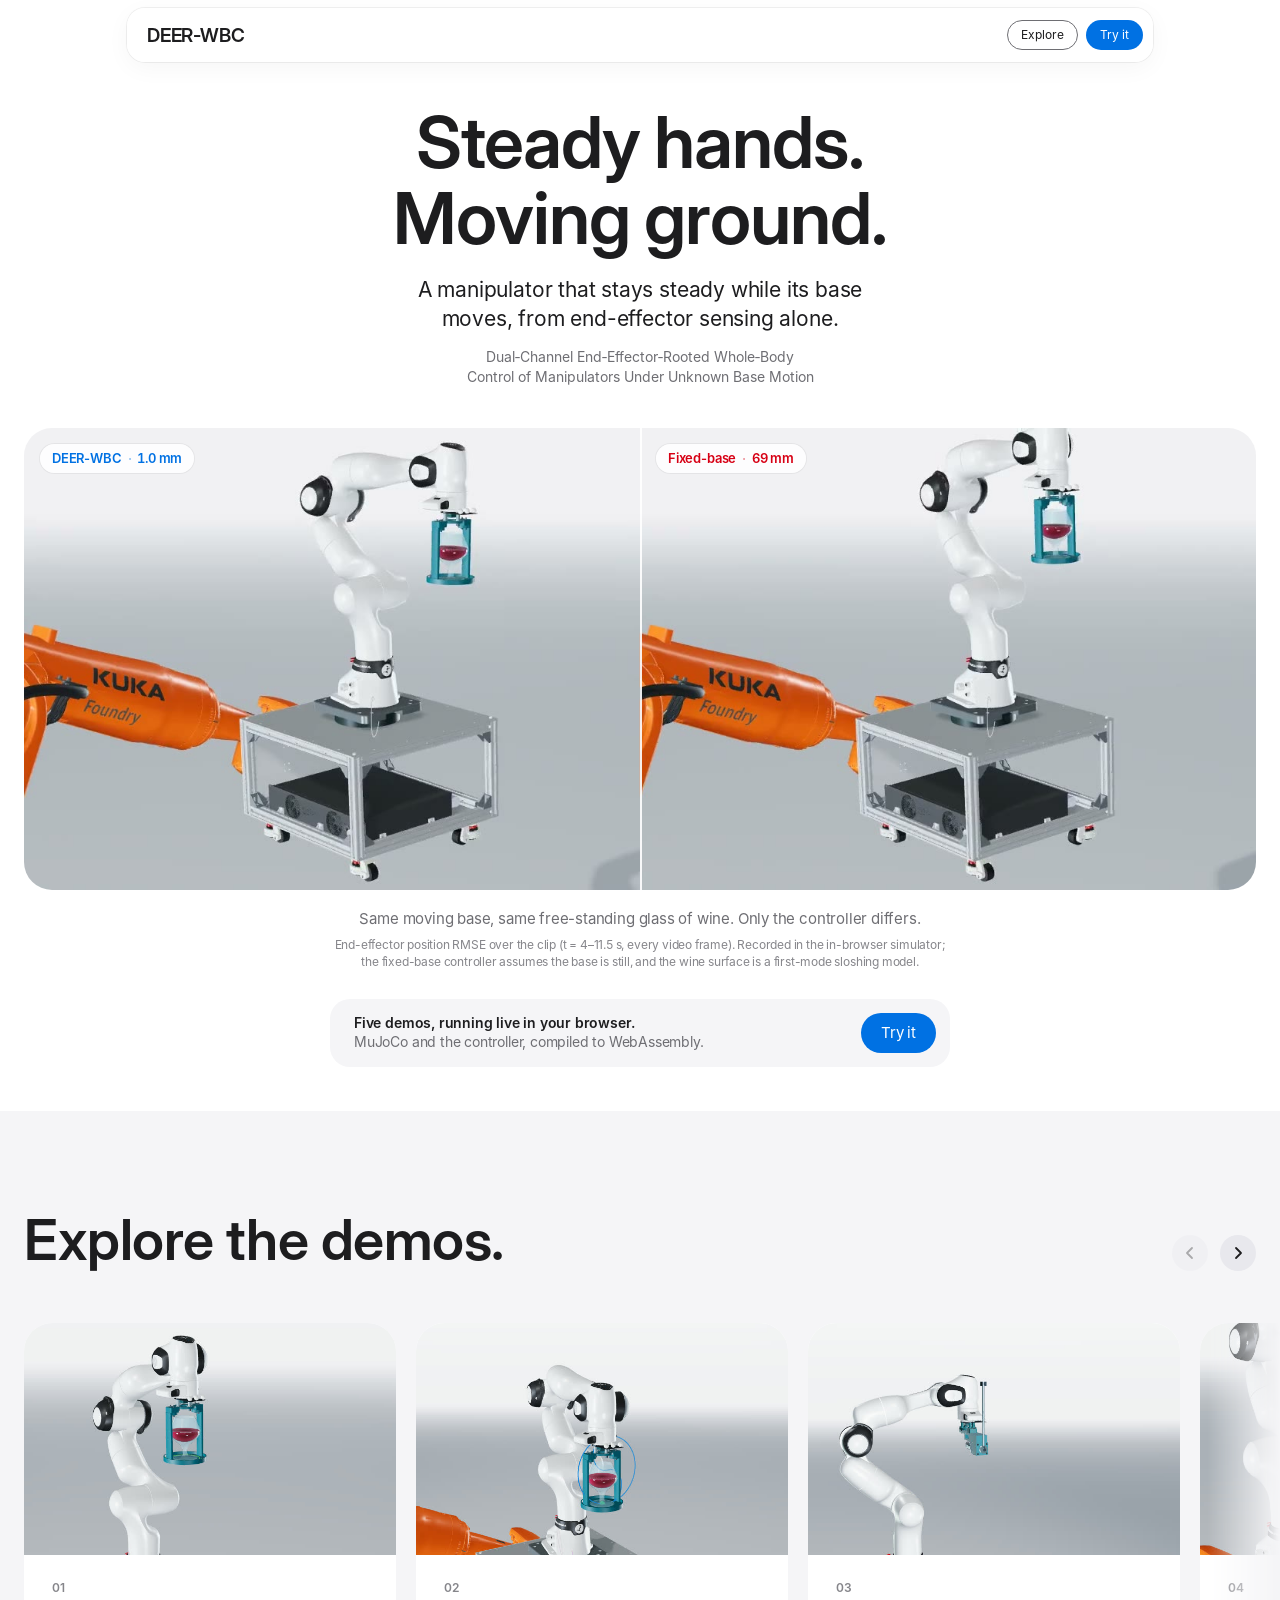
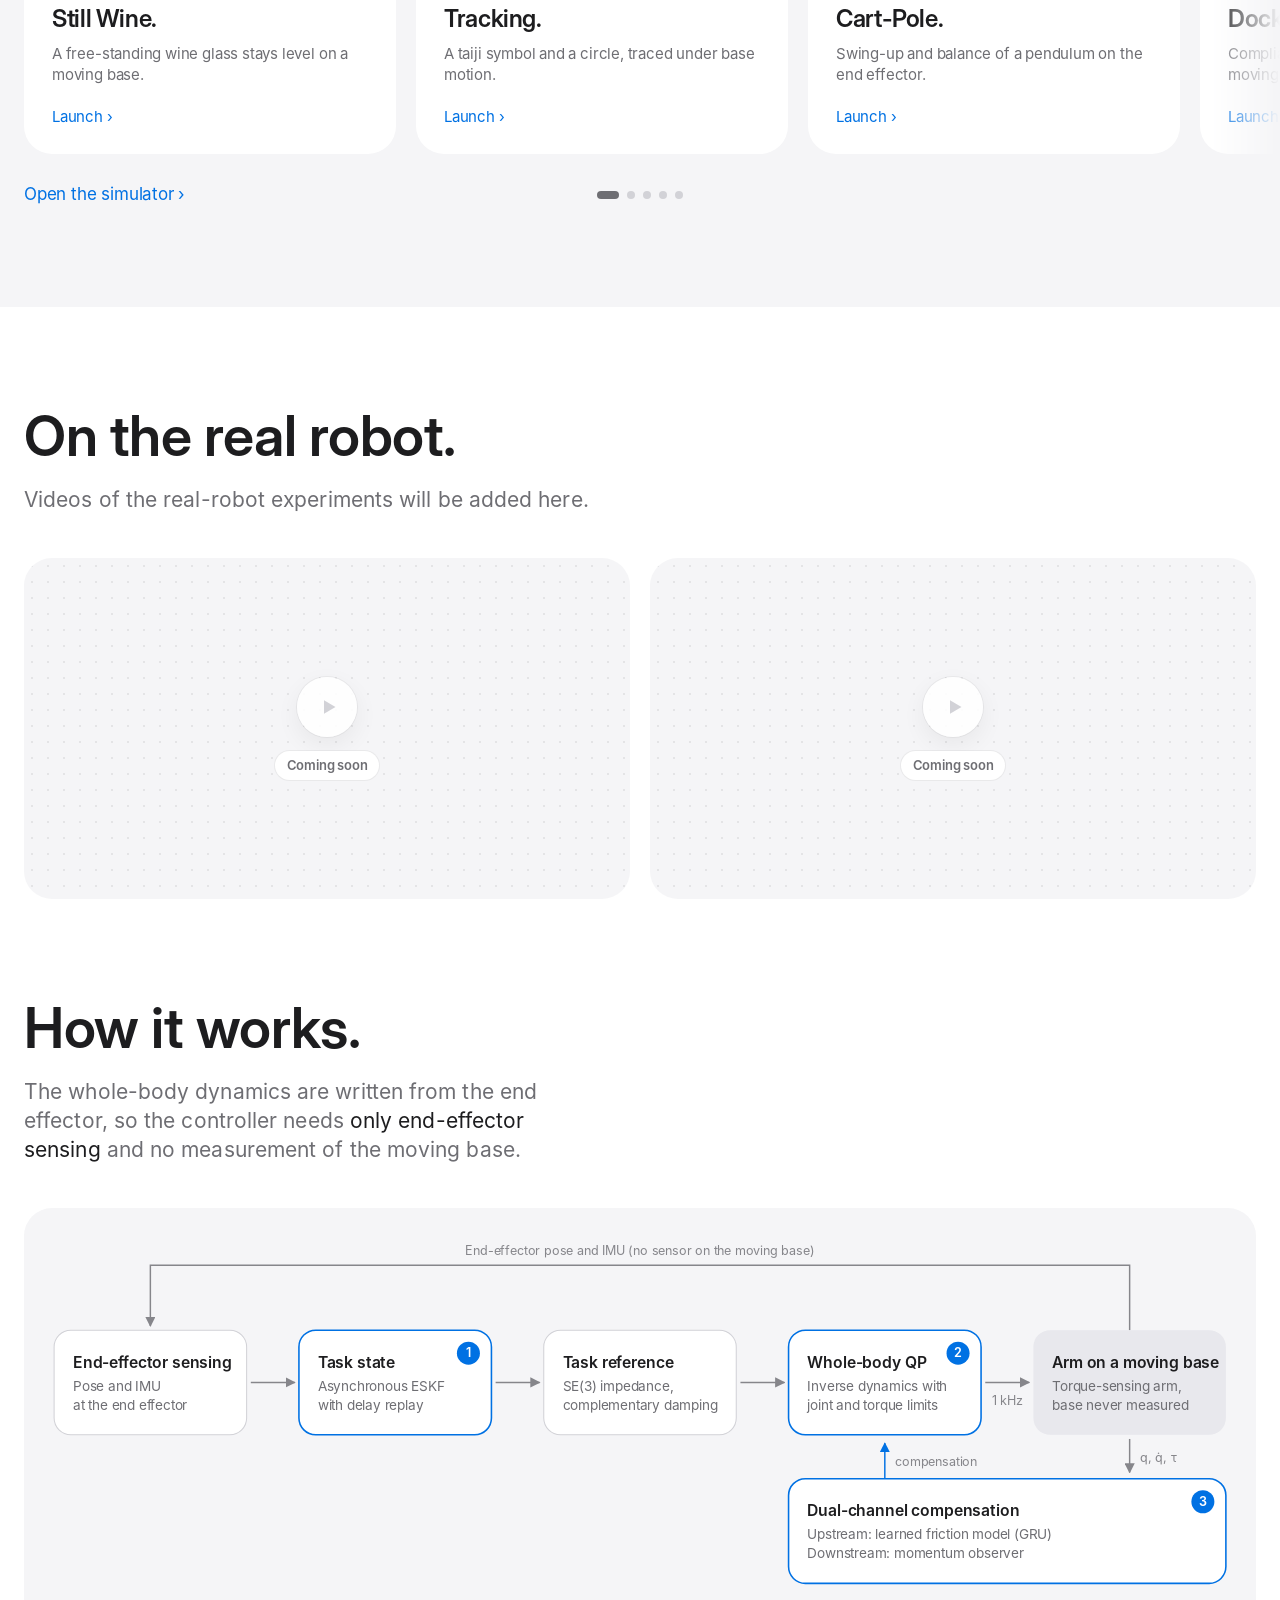
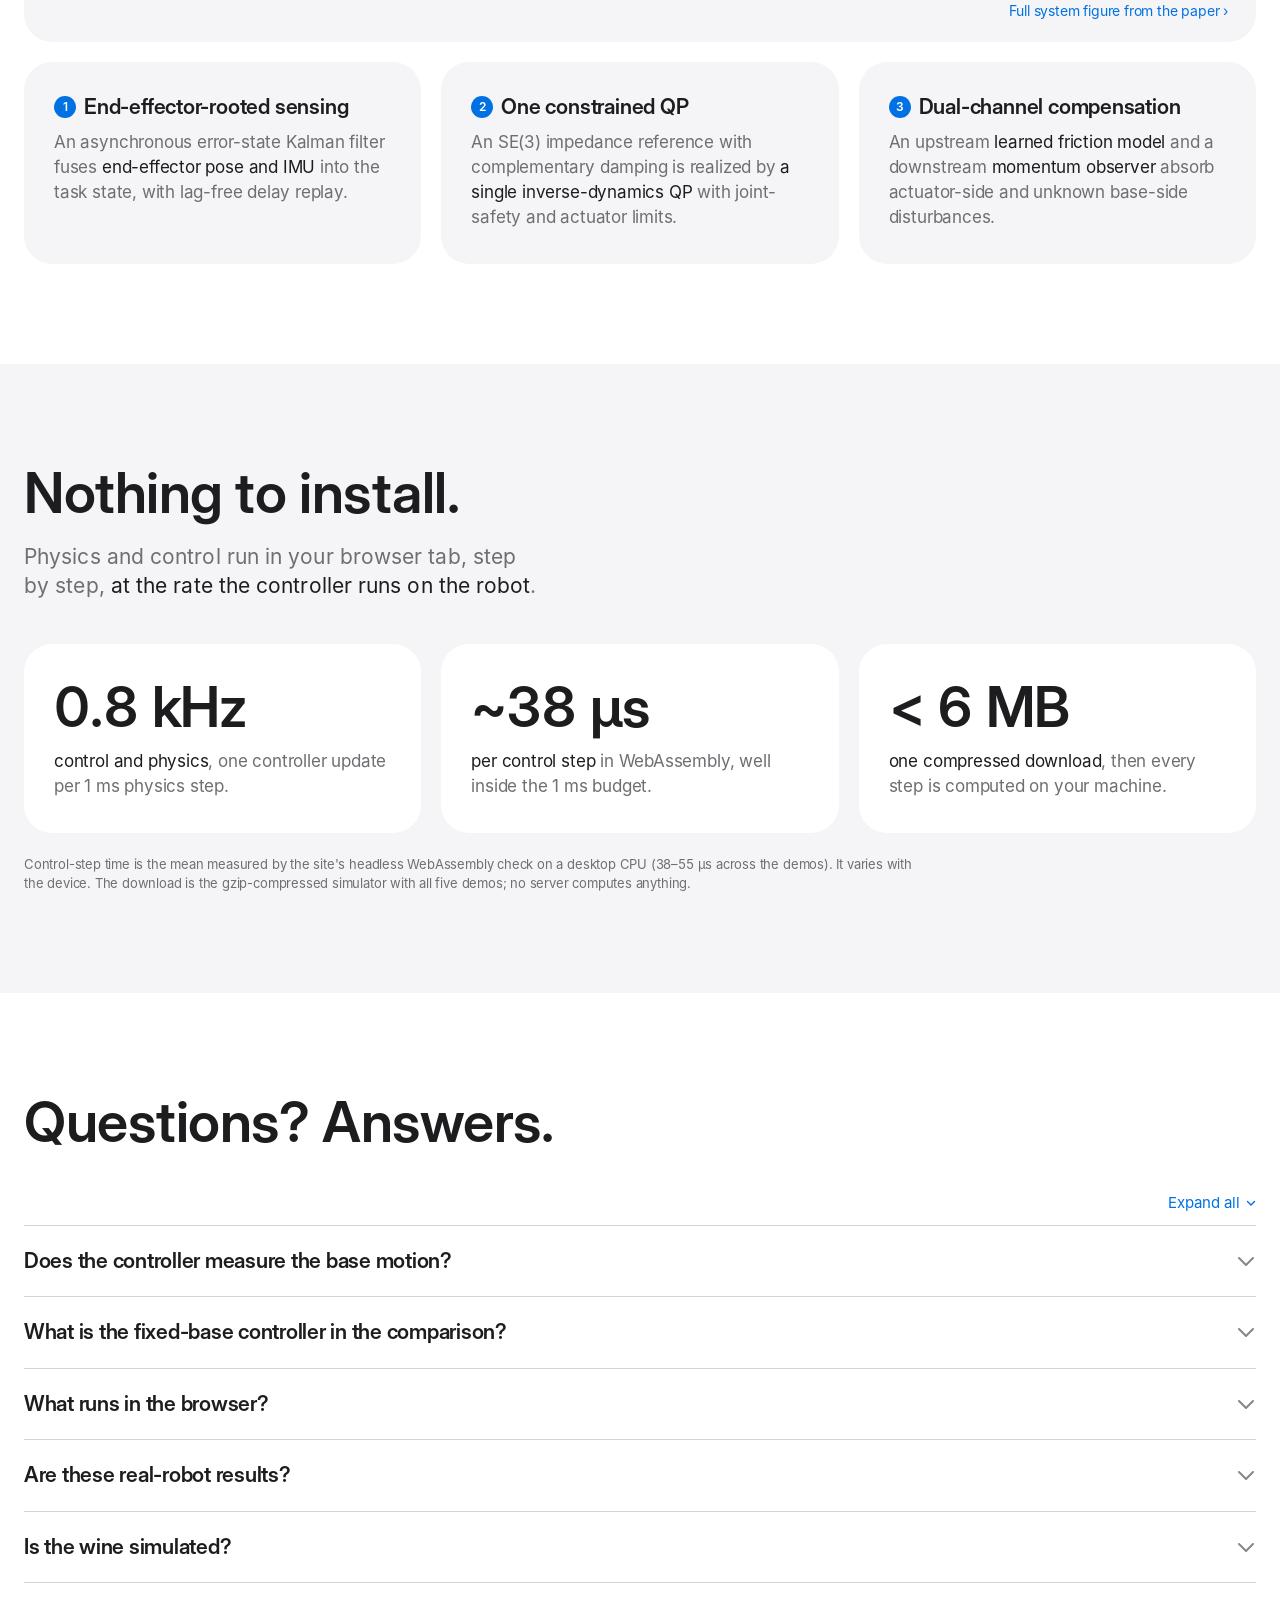
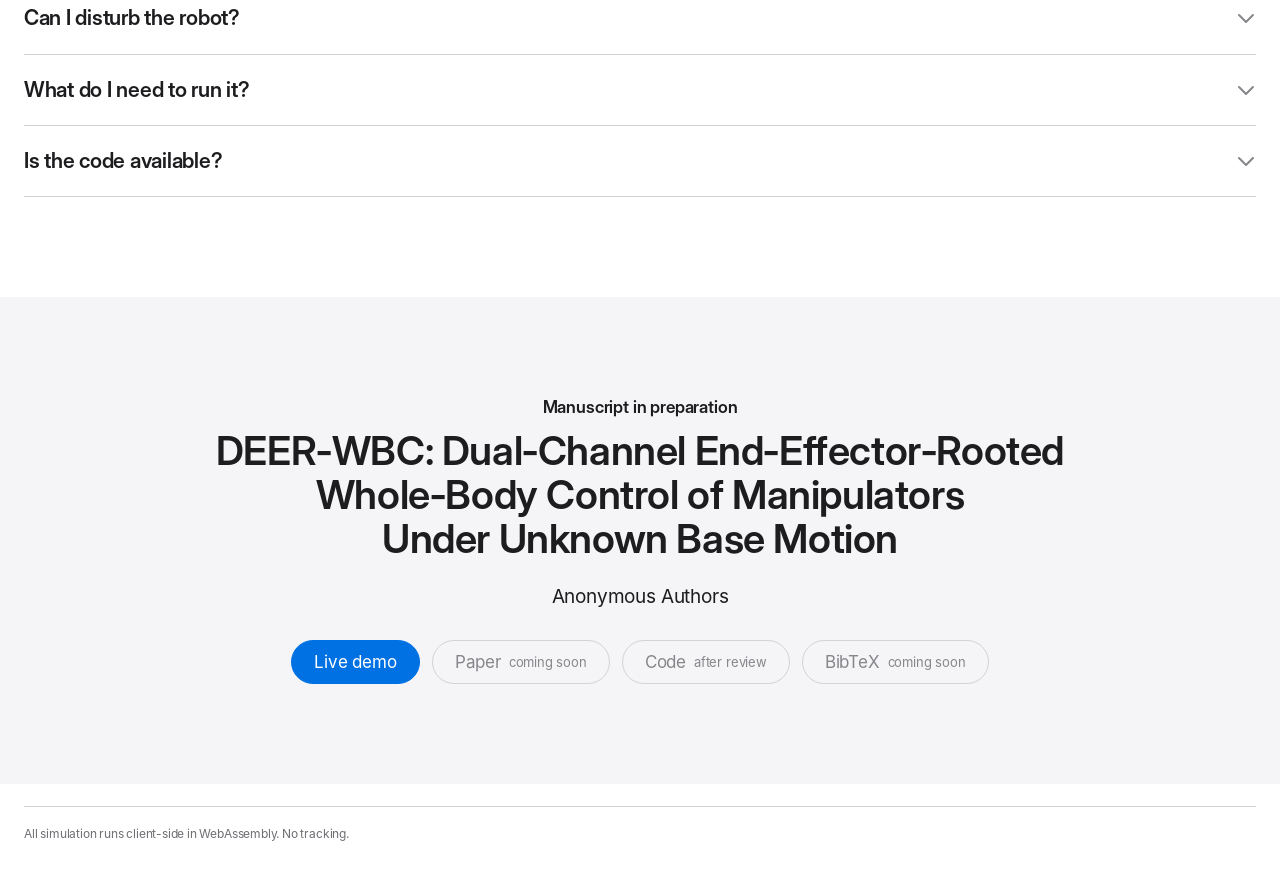
==== commit c76f3156: "Deploy FR3 MuJoCo interactive web demos (source 1bc35b2)" ====
--- a/index.html
+++ b/index.html
@@ -5,13 +5,16 @@
   <meta name="viewport" content="width=device-width, initial-scale=1.0" />
   <title>DEER-WBC: Dual-Channel End-Effector-Rooted Whole-Body Control of Manipulators Under Unknown Base Motion</title>
   <meta name="description" content="A manipulator that stays steady while its base moves. Run it live in your browser." />
+  <link rel="preload" href="./fonts/Inter-Regular.woff" as="font" type="font/woff" crossorigin />
+  <link rel="preload" href="./fonts/InterDisplay-SemiBold.woff" as="font" type="font/woff" crossorigin />
+  <link rel="stylesheet" href="./fonts/fonts.css" />
   <style>
     :root {
       --page: #ffffff; --band: #f5f5f7; --fill: #e8e8ed; --hair: #d2d2d7;
       --ink: #1d1d1f; --ink2: #6e6e73; --faint: #86868b;
       --blue: #0071e3; --blue-hover: #0077ed; --red: #d70015;
-      --text: Inter, -apple-system, BlinkMacSystemFont, 'SF Pro Text', 'Helvetica Neue', Arial, sans-serif;
-      --display: 'Inter Tight', 'Inter Display', Inter, -apple-system, BlinkMacSystemFont, 'SF Pro Display', 'Helvetica Neue', Arial, sans-serif;
+      --text: 'Inter Web', Inter, -apple-system, BlinkMacSystemFont, 'SF Pro Text', 'Helvetica Neue', Arial, sans-serif;
+      --display: 'Inter Display Web', 'Inter Display', 'Inter Web', Inter, -apple-system, BlinkMacSystemFont, 'SF Pro Display', 'Helvetica Neue', Arial, sans-serif;
       --mono: 'JetBrains Mono', ui-monospace, Menlo, Consolas, monospace;
       --gut: 24px; --wide: 1260px; --mid: 1050px; --copy: 830px;
       --sec: 100px;
@@ -40,10 +43,14 @@
     .lede { font: 400 21px/1.381 var(--text); letter-spacing: .004em; color: var(--ink2); margin: 18px 0 0; max-width: 760px; text-wrap: balance; }
     .lede b { color: var(--ink); font-weight: 400; }
 
-    /* Reveal on scroll */
-    .rv { opacity: 0; transform: translateY(24px); transition: opacity .9s var(--ease), transform .9s var(--ease); }
+    /* Reveal on scroll; blocks entering together appear one after another (--rv-delay, set by the script) */
+    .rv {
+      opacity: 0; transform: translateY(24px);
+      transition: opacity .9s var(--ease) var(--rv-delay, 0s), transform .9s var(--ease) var(--rv-delay, 0s);
+    }
     .rv.in { opacity: 1; transform: none; }
-    @media (prefers-reduced-motion: reduce) { .rv { opacity: 1; transform: none; transition: none; } }
+    .compare.rv { transform: translateY(32px) scale(.965); transition-duration: 1.2s; }
+    .compare.rv.in { transform: none; }
 
     /* Floating frosted navigation */
     .nav {
@@ -72,17 +79,23 @@
       border-radius: 16px; background: rgba(255, 255, 255, .94);
       -webkit-backdrop-filter: saturate(180%) blur(20px); backdrop-filter: saturate(180%) blur(20px);
       box-shadow: 0 0 0 1px rgba(0, 0, 0, .06), 0 12px 40px rgba(0, 0, 0, .10);
+      opacity: 0; visibility: hidden; transform: translateY(-6px) scale(.96); transform-origin: top right;
+      transition: opacity .18s ease, transform .28s var(--ease), visibility 0s linear .28s;
+    }
+    .explore-menu.open {
+      opacity: 1; visibility: visible; transform: none;
+      transition: opacity .18s ease, transform .28s var(--ease), visibility 0s;
     }
     .explore-menu a { display: block; padding: 9px 12px; border-radius: 10px; color: var(--ink); font-size: 14px; }
     .explore-menu a:hover { text-decoration: none; background: var(--band); }
 
     /* Hero */
-    .hero { padding-top: 132px; text-align: center; }
+    .hero { padding-top: 104px; text-align: center; }
     .hero .eyebrow { font-size: 24px; }
-    .hx { font: 600 80px/1.05 var(--display); letter-spacing: -.015em; margin: 0; text-wrap: balance; }
-    .hero-sub { margin: 24px auto 0; max-width: 760px; font: 400 21px/1.381 var(--text); color: var(--ink); text-wrap: balance; }
-    .hero-title { margin: 28px auto 0; max-width: 860px; font: 500 20px/1.35 var(--display); letter-spacing: -.01em; color: var(--ink); text-wrap: balance; }
-    .hero-stage { margin-top: 48px; padding-bottom: 44px; }
+    .hx { font: 600 72px/1.05 var(--display); letter-spacing: -.015em; margin: 0; text-wrap: balance; }
+    .hero-sub { margin: 20px auto 0; max-width: 760px; font: 400 21px/1.381 var(--text); color: var(--ink); text-wrap: balance; }
+    .hero-title { margin: 14px auto 0; max-width: 620px; font: 400 14px/1.45 var(--text); letter-spacing: 0; color: var(--ink2); text-wrap: balance; }
+    .hero-stage { margin-top: 40px; padding-bottom: 44px; }
     .compare {
       position: relative; border-radius: 28px; overflow: hidden; background: var(--fill); aspect-ratio: 8 / 3;
     }
@@ -109,26 +122,37 @@
       background: var(--blue); color: #fff; font-size: 15px;
     }
     .cta:hover { text-decoration: none; background: var(--blue-hover); }
-    .caption { margin: 18px auto 0; max-width: 760px; font-size: 14px; color: var(--ink2); text-align: center; text-wrap: balance; }
+    .caption { margin: 18px auto 0; max-width: 760px; font-size: 15px; color: var(--ink2); text-align: center; text-wrap: balance; }
+    .caption-note { margin: 6px auto 0; max-width: 760px; font-size: 12px; line-height: 1.45; color: var(--faint); text-align: center; text-wrap: balance; }
 
     /* Demo track */
     .headrow { display: flex; justify-content: space-between; align-items: flex-end; flex-wrap: wrap; gap: 12px 24px; }
     .lnk { font-size: 17px; white-space: nowrap; }
     .track {
       display: grid; grid-auto-flow: column; grid-auto-columns: min(372px, 82vw); gap: 20px;
-      margin-top: 44px; padding: 4px var(--edge, 0) 24px; overflow-x: auto; scroll-snap-type: x mandatory;
+      margin-top: 44px; padding: 8px var(--edge, 0) 28px; overflow-x: auto; scroll-snap-type: x mandatory;
       scroll-padding-inline: var(--edge, 0); scrollbar-width: none;
       --edge: max(var(--gut), calc((100% - var(--wide)) / 2));
-    }
+      /* Fade the side that hides more cards (fade-l / fade-r follow the scroll position) */
+      --fl: 0px; --fr: 0px;
+      -webkit-mask-image: linear-gradient(90deg, transparent 0, #000 var(--fl), #000 calc(100% - var(--fr)), transparent 100%);
+      mask-image: linear-gradient(90deg, transparent 0, #000 var(--fl), #000 calc(100% - var(--fr)), transparent 100%);
+    }
+    .track.fade-l { --fl: 72px; }
+    .track.fade-r { --fr: 72px; }
     .track::-webkit-scrollbar { display: none; }
     .hcard {
       scroll-snap-align: start; display: flex; flex-direction: column; overflow: hidden;
       background: var(--page); border-radius: 28px; color: var(--ink);
-      transition: transform .4s var(--ease), box-shadow .4s var(--ease);
-    }
-    .hcard:hover { text-decoration: none; transform: scale(1.015); box-shadow: 0 10px 40px rgba(0, 0, 0, .07); }
+      box-shadow: 0 0 0 rgba(0, 0, 0, 0);
+      transition: transform .5s var(--ease), box-shadow .5s var(--ease);
+    }
+    .hcard:hover { text-decoration: none; transform: translateY(-4px); box-shadow: 0 18px 44px rgba(0, 0, 0, .09); }
     .hcard .thumb { aspect-ratio: 8 / 5; background: var(--fill); overflow: hidden; }
-    .hcard .thumb video { display: block; width: 100%; height: 100%; object-fit: cover; }
+    .hcard .thumb video { display: block; width: 100%; height: 100%; object-fit: cover; transition: transform .9s var(--ease); }
+    .hcard:hover .thumb video { transform: scale(1.045); }
+    .hcard .go i { display: inline-block; font-style: normal; transition: transform .35s var(--ease); }
+    .hcard:hover .go i { transform: translateX(3px); }
     .hcard .body { display: flex; flex-direction: column; flex: 1; padding: 24px 28px 26px; }
     .hcard .num { font-size: 12px; font-weight: 600; color: var(--faint); letter-spacing: .02em; }
     .hcard h3 { font: 600 24px/1.17 var(--display); letter-spacing: -.015em; margin: 8px 0 10px; }
@@ -142,6 +166,16 @@
     .arrow:hover { background: var(--hair); }
     .arrow:disabled { opacity: .35; cursor: default; }
     .arrow svg { width: 14px; height: 14px; }
+    .track-foot { display: grid; grid-template-columns: 1fr auto 1fr; align-items: center; gap: 16px; }
+    .dots { display: flex; gap: 8px; align-items: center; }
+    .dots button {
+      width: 8px; height: 8px; padding: 0; border: 0; border-radius: 999px; background: var(--hair);
+      transition: width .35s var(--ease), background .35s var(--ease);
+    }
+    .dots button:hover { background: var(--faint); }
+    .dots button[aria-current=true] { width: 22px; background: var(--ink2); }
+    /* Touch screens swipe; the arrows are for pointers */
+    @media (hover: none) { .track-nav { display: none; } }
 
     /* Method */
     .tiles { display: grid; grid-template-columns: repeat(3, 1fr); gap: 20px; margin-top: 20px; }
@@ -153,7 +187,7 @@
     /* Numbers */
     .stats { display: grid; grid-template-columns: repeat(3, 1fr); gap: 20px; margin-top: 44px; }
     .stat { padding: 34px 30px; border-radius: 28px; background: var(--page); }
-    .stat .v { display: block; font: 600 56px/1.05 var(--display); letter-spacing: -.02em; }
+    .stat .v { display: block; font: 600 56px/1.05 var(--display); letter-spacing: -.02em; font-variant-numeric: tabular-nums; }
     .stat p { margin: 12px 0 0; color: var(--ink2); }
     .stat p b { color: var(--ink); font-weight: 400; }
     .fineprint { margin: 22px 0 0; font-size: 13px; color: var(--ink2); max-width: 900px; }
@@ -173,9 +207,11 @@
       min-height: 44px; padding: 22px 0; cursor: pointer; font: 600 21px/1.26 var(--display); letter-spacing: -.012em;
     }
     .faq summary::-webkit-details-marker { display: none; }
-    .faq summary svg { flex: none; width: 20px; height: 20px; color: var(--ink2); transition: transform .35s var(--ease); }
-    .faq details[open] summary svg { transform: rotate(180deg); }
+    .faq summary svg { flex: none; width: 20px; height: 20px; color: var(--faint); transition: transform .4s var(--ease), color .2s ease; }
+    .faq summary:hover svg { color: var(--ink); }
+    .faq details.is-open summary svg { transform: rotate(180deg); }
     .faq .ans { padding: 0 48px 28px 0; font-size: 19px; line-height: 1.47; color: var(--ink2); max-width: 70ch; }
+    .faq .ans.anim { overflow: hidden; }
     .faq .ans p { margin: 0 0 12px; }
     .faq .ans b { color: var(--ink); font-weight: 400; }
     kbd {
@@ -183,14 +219,21 @@
       background: var(--page); color: var(--ink);
     }
 
-    /* Real robot (a one-line note until the videos are added) */
+    /* Real robot: frames reserved for the videos (same shape and radius as the demo media) */
     #real { padding-bottom: 0; }
-    .soon-row {
-      display: flex; align-items: center; gap: 14px; flex-wrap: wrap; margin-top: 28px; padding: 18px 22px;
-      border-radius: 18px; background: var(--band); color: var(--ink2); font-size: 17px;
-    }
+    .ph-grid { display: grid; grid-template-columns: repeat(2, 1fr); gap: 20px; margin-top: 44px; }
+    .ph {
+      position: relative; aspect-ratio: 16 / 9; border-radius: 28px; margin: 0; overflow: hidden;
+      display: flex; flex-direction: column; align-items: center; justify-content: center; gap: 14px;
+      background: var(--band) radial-gradient(rgba(0, 0, 0, .07) 1px, transparent 1.2px) 0 0 / 16px 16px;
+    }
+    .ph .play {
+      width: 60px; height: 60px; border-radius: 50%; display: flex; align-items: center; justify-content: center;
+      background: rgba(255, 255, 255, .9); box-shadow: 0 0 0 1px rgba(0, 0, 0, .05), 0 8px 24px rgba(0, 0, 0, .06);
+    }
+    .ph .play svg { width: 20px; height: 20px; margin-left: 3px; color: var(--hair); }
     .soon-tag {
-      flex: none; padding: 5px 12px; border-radius: 999px; font-size: 13px; font-weight: 600;
+      padding: 5px 12px; border-radius: 999px; font-size: 13px; font-weight: 600;
       background: var(--page); color: var(--ink2); box-shadow: 0 0 0 1px rgba(0, 0, 0, .05);
     }
 
@@ -209,6 +252,19 @@
     .dg-line.key { stroke: var(--blue); }
     .dg-num { fill: var(--blue); }
     .dg-num-t { font: 600 12px var(--text); fill: #fff; }
+    .dg-n, .dg-a {
+      opacity: 0; transition: opacity .7s var(--ease), transform .7s var(--ease);
+      transition-delay: calc(var(--i, 0) * 120ms + 250ms);
+    }
+    .dg-n { transform: translateY(10px); }
+    .diagram.in .dg-n, .diagram.in .dg-a { opacity: 1; transform: none; }
+    /* One short blue dash runs the closed loop, under the boxes, once the figure has drawn in */
+    .dg-flow {
+      fill: none; stroke: var(--blue); stroke-width: 3; stroke-linecap: round; stroke-dasharray: 2.2 97.8;
+      opacity: 0; transition: opacity .8s ease 1.4s; animation: dg-flow 5s linear infinite;
+    }
+    .diagram.in .dg-flow { opacity: .9; }
+    @keyframes dg-flow { from { stroke-dashoffset: 100; } to { stroke-dashoffset: 0; } }
     .tile .badge {
       display: inline-flex; align-items: center; justify-content: center; width: 22px; height: 22px; margin-right: 8px;
       border-radius: 50%; background: var(--blue); color: #fff; font: 600 12px/1 var(--text); vertical-align: 3px;
@@ -234,7 +290,7 @@
     footer .wrap { border-top: 1px solid var(--hair); padding-top: 18px; }
 
     @media (max-width: 1068px) {
-      .hx { font-size: 64px; }
+      .hx { font-size: 60px; }
       .hl-head { font-size: 48px; line-height: 1.08; }
     }
     @media (max-width: 900px) {
@@ -242,7 +298,13 @@
     }
     @media (max-width: 734px) {
       :root { --sec: 72px; --gut: 16px; }
-      .hero { padding-top: 108px; }
+      .hero { padding-top: 100px; }
+      .hero-title { font-size: 13px; }
+      .caption { font-size: 14px; }
+      .ph-grid { grid-template-columns: 1fr; gap: 14px; margin-top: 28px; }
+      .ph { border-radius: 18px; }
+      .track-foot { grid-template-columns: 1fr; justify-items: center; gap: 18px; }
+      .track-foot .lnk { order: 2; }
       .hero .eyebrow { font-size: 19px; }
       .hx { font-size: 44px; line-height: 1.08; }
       .hero-sub { font-size: 19px; }
@@ -268,6 +330,11 @@
       .paper h2 { font-size: 28px; }
       .hide-sm { display: none; }
     }
+    @media (prefers-reduced-motion: reduce) {
+      .rv, .compare.rv, .dg-n, .dg-a { opacity: 1; transform: none; transition: none; }
+      .dg-flow { display: none; }
+      .hcard, .hcard .thumb video, .explore-menu { transition: none; }
+    }
   </style>
 </head>
 <body>
@@ -275,7 +342,7 @@
     <a class="nav-title" href="#top">DEER-WBC</a>
     <div class="explore">
       <button class="pill out" id="exploreBtn" type="button" aria-expanded="false" aria-controls="exploreMenu">Explore</button>
-      <div class="explore-menu" id="exploreMenu" hidden>
+      <div class="explore-menu" id="exploreMenu">
         <a href="#demos">Demos</a>
         <a href="#real">Real robot</a>
         <a href="#method">How it works</a>
@@ -297,12 +364,14 @@
       <div class="wrap hero-stage">
         <div class="compare rv">
           <video id="heroVideo" autoplay muted loop playsinline preload="auto" poster="./media/hero_compare.jpg"
-            data-wide="./media/hero_compare.mp4" data-tall="./media/hero_compare_tall.mp4" data-tall-poster="./media/hero_compare_tall.jpg"
+            data-wide="./media/hero_compare.mp4" data-wide-poster="./media/hero_compare.jpg"
+            data-tall="./media/hero_compare_tall.mp4" data-tall-poster="./media/hero_compare_tall.jpg"
             aria-label="Free-standing glass of wine on a moving base: our controller versus a conventional fixed-base controller"></video>
           <span class="tag ours">DEER-WBC<span class="sep">·</span><b>1.0 mm</b></span>
-          <span class="tag base">Fixed-base<span class="sep">·</span><b>163 mm</b></span>
+          <span class="tag base">Fixed-base<span class="sep">·</span><b>69 mm</b></span>
         </div>
-        <p class="caption rv">Same moving base, same free-standing glass of wine. The fixed-base controller assumes the base is still. Numbers: end-effector position RMSE over the clip (t = 4–11.5 s, one sample per video frame). Recorded from the in-browser simulator; the wine surface follows a first-mode sloshing model.</p>
+        <p class="caption rv">Same moving base, same free-standing glass of wine. Only the controller differs.</p>
+        <p class="caption-note rv">End-effector position RMSE over the clip (t = 4–11.5 s, every video frame). Recorded in the in-browser simulator; the fixed-base controller assumes the base is still, and the wine surface is a first-mode sloshing model.</p>
         <div class="buy rv">
           <p>Five demos, running live in your browser.<span>MuJoCo and the controller, compiled to WebAssembly.</span></p>
           <a class="cta" href="./three/">Try it</a>
@@ -321,33 +390,39 @@
       <div class="track" id="demoTrack">
         <a class="hcard" href="./three/?demo=0">
           <div class="thumb"><video muted loop playsinline preload="none" poster="./media/demo-0.jpg" data-src="./media/demo-0.mp4"></video></div>
-          <div class="body"><span class="num">01</span><h3>Still Wine.</h3><p>A free-standing wine glass stays level on a moving base.</p><span class="go">Launch ›</span></div>
+          <div class="body"><span class="num">01</span><h3>Still Wine.</h3><p>A free-standing wine glass stays level on a moving base.</p><span class="go">Launch <i>›</i></span></div>
         </a>
         <a class="hcard" href="./three/?demo=1">
           <div class="thumb"><video muted loop playsinline preload="none" poster="./media/demo-1.jpg" data-src="./media/demo-1.mp4"></video></div>
-          <div class="body"><span class="num">02</span><h3>Tracking.</h3><p>A taiji symbol and a circle, traced under base motion.</p><span class="go">Launch ›</span></div>
+          <div class="body"><span class="num">02</span><h3>Tracking.</h3><p>A taiji symbol and a circle, traced under base motion.</p><span class="go">Launch <i>›</i></span></div>
         </a>
         <a class="hcard" href="./three/?demo=2">
           <div class="thumb"><video muted loop playsinline preload="none" poster="./media/demo-2.jpg" data-src="./media/demo-2.mp4"></video></div>
-          <div class="body"><span class="num">03</span><h3>Cart-Pole.</h3><p>Swing-up and balance of a pendulum on the end effector.</p><span class="go">Launch ›</span></div>
+          <div class="body"><span class="num">03</span><h3>Cart-Pole.</h3><p>Swing-up and balance of a pendulum on the end effector.</p><span class="go">Launch <i>›</i></span></div>
         </a>
         <a class="hcard" href="./three/?demo=4">
           <div class="thumb"><video muted loop playsinline preload="none" poster="./media/demo-4.jpg" data-src="./media/demo-4.mp4"></video></div>
-          <div class="body"><span class="num">04</span><h3>Docking.</h3><p>Compliant mating with a docking station on a moving base.</p><span class="go">Launch ›</span></div>
+          <div class="body"><span class="num">04</span><h3>Docking.</h3><p>Compliant mating with a docking station on a moving base.</p><span class="go">Launch <i>›</i></span></div>
         </a>
         <a class="hcard" href="./three/?demo=5">
           <div class="thumb"><video muted loop playsinline preload="none" poster="./media/demo-5.jpg" data-src="./media/demo-5.mp4"></video></div>
-          <div class="body"><span class="num">05</span><h3>Flexible Beam.</h3><p>Two-way coupling with a 3.5 m cantilever beam.</p><span class="go">Launch ›</span></div>
+          <div class="body"><span class="num">05</span><h3>Flexible Beam.</h3><p>Two-way coupling with a 3.5 m cantilever beam.</p><span class="go">Launch <i>›</i></span></div>
         </a>
       </div>
-      <div class="wrap"><a class="lnk rv" href="./three/">Open the simulator ›</a></div>
+      <div class="wrap track-foot">
+        <a class="lnk rv" href="./three/">Open the simulator ›</a>
+        <div class="dots" id="trackDots" role="group" aria-label="Demo cards"></div>
+      </div>
     </section>
 
     <section class="sec" id="real">
       <div class="wrap">
         <h2 class="hl-head rv">On the real robot.</h2>
         <p class="lede rv">Videos of the real-robot experiments will be added here.</p>
-        <p class="soon-row rv"><span class="soon-tag">Coming soon</span>Real-robot videos</p>
+        <div class="ph-grid">
+          <figure class="ph rv" aria-label="Real-robot video, coming soon"><span class="play"><svg viewBox="0 0 20 20" aria-hidden="true"><path d="M5 3.2v13.6L16.5 10z" fill="currentColor"/></svg></span><span class="soon-tag">Coming soon</span></figure>
+          <figure class="ph rv" aria-label="Real-robot video, coming soon"><span class="play"><svg viewBox="0 0 20 20" aria-hidden="true"><path d="M5 3.2v13.6L16.5 10z" fill="currentColor"/></svg></span><span class="soon-tag">Coming soon</span></figure>
+        </div>
       </div>
     </section>
 
@@ -358,79 +433,98 @@
         <figure class="diagram rv">
           <svg class="wide" viewBox="-2 30 1124 336" role="img" aria-label="Simplified system overview: end-effector sensing, ESKF task state, SE(3) impedance reference, whole-body QP, arm on a moving base, and dual-channel compensation">
             <defs><marker id="ahw" viewBox="0 0 10 10" refX="9" refY="5" markerWidth="7" markerHeight="7" orient="auto-start-reverse"><path d="M0,0 L10,5 L0,10 z" fill="#86868b"/></marker><marker id="abw" viewBox="0 0 10 10" refX="9" refY="5" markerWidth="7" markerHeight="7" orient="auto-start-reverse"><path d="M0,0 L10,5 L0,10 z" fill="#0071e3"/></marker></defs>
-            <rect class="dg-box" x="0" y="120" width="184" height="100" rx="16"/>
-            <text class="dg-t" x="18" y="156">End-effector sensing</text>
-            <text class="dg-s" x="18" y="178">Pose and IMU</text>
-            <text class="dg-s" x="18" y="196">at the end effector</text>
-            <rect class="dg-box key" x="234" y="120" width="184" height="100" rx="16"/>
-            <text class="dg-t" x="252" y="156">Task state</text>
-            <text class="dg-s" x="252" y="178">Asynchronous ESKF</text>
-            <text class="dg-s" x="252" y="196">with delay replay</text>
-            <circle class="dg-num" cx="396" cy="142" r="11"/><text class="dg-num-t" x="396" y="146" text-anchor="middle">1</text>
-            <rect class="dg-box" x="468" y="120" width="184" height="100" rx="16"/>
-            <text class="dg-t" x="486" y="156">Task reference</text>
-            <text class="dg-s" x="486" y="178">SE(3) impedance,</text>
-            <text class="dg-s" x="486" y="196">complementary damping</text>
-            <rect class="dg-box key" x="702" y="120" width="184" height="100" rx="16"/>
-            <text class="dg-t" x="720" y="156">Whole-body QP</text>
-            <text class="dg-s" x="720" y="178">Inverse dynamics with</text>
-            <text class="dg-s" x="720" y="196">joint and torque limits</text>
-            <circle class="dg-num" cx="864" cy="142" r="11"/><text class="dg-num-t" x="864" y="146" text-anchor="middle">2</text>
-            <rect class="dg-box plant" x="936" y="120" width="184" height="100" rx="16"/>
-            <text class="dg-t" x="954" y="156">Arm on a moving base</text>
-            <text class="dg-s" x="954" y="178">Torque-sensing arm,</text>
-            <text class="dg-s" x="954" y="196">base never measured</text>
-            <path class="dg-line" d="M188,170 H230" marker-end="url(#ahw)"/>
-            <path class="dg-line" d="M422,170 H464" marker-end="url(#ahw)"/>
-            <path class="dg-line" d="M656,170 H698" marker-end="url(#ahw)"/>
-            <path class="dg-line" d="M890,170 H932" marker-end="url(#ahw)"/>
-            <text class="dg-l" x="911" y="192" text-anchor="middle">1 kHz</text>
-            <path class="dg-line" d="M1028,120 V58 H92 V116" marker-end="url(#ahw)"/>
-            <text class="dg-l" x="560" y="48" text-anchor="middle">End-effector pose and IMU (no sensor on the moving base)</text>
-            <rect class="dg-box key" x="702" y="262" width="418" height="100" rx="16"/>
-            <text class="dg-t" x="720" y="298">Dual-channel compensation</text>
-            <text class="dg-s" x="720" y="320">Upstream: learned friction model (GRU)</text>
-            <text class="dg-s" x="720" y="338">Downstream: momentum observer</text>
-            <circle class="dg-num" cx="1098" cy="284" r="11"/><text class="dg-num-t" x="1098" y="288" text-anchor="middle">3</text>
-            <path class="dg-line" d="M1028,224 V256" marker-end="url(#ahw)"/>
-            <text class="dg-l" x="1038" y="246">q, q̇, τ</text>
-            <path class="dg-line key" d="M794,262 V228" marker-end="url(#abw)"/>
-            <text class="dg-l" x="804" y="250">compensation</text>
+            <path class="dg-line dg-a" style="--i:1" d="M188,170 H230" marker-end="url(#ahw)"/>
+            <path class="dg-line dg-a" style="--i:2" d="M422,170 H464" marker-end="url(#ahw)"/>
+            <path class="dg-line dg-a" style="--i:3" d="M656,170 H698" marker-end="url(#ahw)"/>
+            <g class="dg-a" style="--i:4"><path class="dg-line" d="M890,170 H932" marker-end="url(#ahw)"/><text class="dg-l" x="911" y="192" text-anchor="middle">1 kHz</text></g>
+            <g class="dg-a" style="--i:5"><path class="dg-line" d="M1028,120 V58 H92 V116" marker-end="url(#ahw)"/><text class="dg-l" x="560" y="48" text-anchor="middle">End-effector pose and IMU (no sensor on the moving base)</text></g>
+            <g class="dg-a" style="--i:5"><path class="dg-line" d="M1028,224 V256" marker-end="url(#ahw)"/><text class="dg-l" x="1038" y="246">q, q̇, τ</text></g>
+            <g class="dg-a" style="--i:7"><path class="dg-line key" d="M794,262 V228" marker-end="url(#abw)"/><text class="dg-l" x="804" y="250">compensation</text></g>
+            <path class="dg-flow" pathLength="100" d="M92,170 H1028 V58 H92 Z"/>
+            <g class="dg-n" style="--i:0">
+              <rect class="dg-box" x="0" y="120" width="184" height="100" rx="16"/>
+              <text class="dg-t" x="18" y="156">End-effector sensing</text>
+              <text class="dg-s" x="18" y="178">Pose and IMU</text>
+              <text class="dg-s" x="18" y="196">at the end effector</text>
+            </g>
+            <g class="dg-n" style="--i:1">
+              <rect class="dg-box key" x="234" y="120" width="184" height="100" rx="16"/>
+              <text class="dg-t" x="252" y="156">Task state</text>
+              <text class="dg-s" x="252" y="178">Asynchronous ESKF</text>
+              <text class="dg-s" x="252" y="196">with delay replay</text>
+              <circle class="dg-num" cx="396" cy="142" r="11"/><text class="dg-num-t" x="396" y="146" text-anchor="middle">1</text>
+            </g>
+            <g class="dg-n" style="--i:2">
+              <rect class="dg-box" x="468" y="120" width="184" height="100" rx="16"/>
+              <text class="dg-t" x="486" y="156">Task reference</text>
+              <text class="dg-s" x="486" y="178">SE(3) impedance,</text>
+              <text class="dg-s" x="486" y="196">complementary damping</text>
+            </g>
+            <g class="dg-n" style="--i:3">
+              <rect class="dg-box key" x="702" y="120" width="184" height="100" rx="16"/>
+              <text class="dg-t" x="720" y="156">Whole-body QP</text>
+              <text class="dg-s" x="720" y="178">Inverse dynamics with</text>
+              <text class="dg-s" x="720" y="196">joint and torque limits</text>
+              <circle class="dg-num" cx="864" cy="142" r="11"/><text class="dg-num-t" x="864" y="146" text-anchor="middle">2</text>
+            </g>
+            <g class="dg-n" style="--i:4">
+              <rect class="dg-box plant" x="936" y="120" width="184" height="100" rx="16"/>
+              <text class="dg-t" x="954" y="156">Arm on a moving base</text>
+              <text class="dg-s" x="954" y="178">Torque-sensing arm,</text>
+              <text class="dg-s" x="954" y="196">base never measured</text>
+            </g>
+            <g class="dg-n" style="--i:6">
+              <rect class="dg-box key" x="702" y="262" width="418" height="100" rx="16"/>
+              <text class="dg-t" x="720" y="298">Dual-channel compensation</text>
+              <text class="dg-s" x="720" y="320">Upstream: learned friction model (GRU)</text>
+              <text class="dg-s" x="720" y="338">Downstream: momentum observer</text>
+              <circle class="dg-num" cx="1098" cy="284" r="11"/><text class="dg-num-t" x="1098" y="288" text-anchor="middle">3</text>
+            </g>
           </svg>
           <svg class="tall" viewBox="0 26 400 716" role="img" aria-label="Simplified system overview">
             <defs><marker id="aht" viewBox="0 0 10 10" refX="9" refY="5" markerWidth="7" markerHeight="7" orient="auto-start-reverse"><path d="M0,0 L10,5 L0,10 z" fill="#86868b"/></marker><marker id="abt" viewBox="0 0 10 10" refX="9" refY="5" markerWidth="7" markerHeight="7" orient="auto-start-reverse"><path d="M0,0 L10,5 L0,10 z" fill="#0071e3"/></marker></defs>
-            <rect class="dg-box" x="40" y="40" width="320" height="84" rx="16"/>
-            <text class="dg-t" x="58" y="74">End-effector sensing</text>
-            <text class="dg-s" x="58" y="98">Pose and IMU at the end effector</text>
-            <rect class="dg-box key" x="40" y="156" width="320" height="84" rx="16"/>
-            <text class="dg-t" x="58" y="190">Task state</text>
-            <text class="dg-s" x="58" y="214">Asynchronous ESKF with delay replay</text>
-            <circle class="dg-num" cx="338" cy="178" r="11"/><text class="dg-num-t" x="338" y="182" text-anchor="middle">1</text>
-            <rect class="dg-box" x="40" y="272" width="320" height="84" rx="16"/>
-            <text class="dg-t" x="58" y="306">Task reference</text>
-            <text class="dg-s" x="58" y="330">SE(3) impedance, complementary damping</text>
-            <rect class="dg-box key" x="40" y="388" width="320" height="84" rx="16"/>
-            <text class="dg-t" x="58" y="422">Whole-body QP</text>
-            <text class="dg-s" x="58" y="446">Inverse dynamics, joint and torque limits</text>
-            <circle class="dg-num" cx="338" cy="410" r="11"/><text class="dg-num-t" x="338" y="414" text-anchor="middle">2</text>
-            <rect class="dg-box plant" x="40" y="504" width="320" height="84" rx="16"/>
-            <text class="dg-t" x="58" y="538">Arm on a moving base</text>
-            <text class="dg-s" x="58" y="562">Torque-sensing arm, base never measured</text>
-            <path class="dg-line" d="M200,127 V153" marker-end="url(#aht)"/>
-            <path class="dg-line" d="M200,243 V269" marker-end="url(#aht)"/>
-            <path class="dg-line" d="M200,359 V385" marker-end="url(#aht)"/>
-            <path class="dg-line" d="M200,475 V501" marker-end="url(#aht)"/>
-            <text class="dg-l" x="210" y="492">1 kHz</text>
-            <rect class="dg-box key" x="40" y="636" width="320" height="96" rx="16"/>
-            <text class="dg-t" x="58" y="670">Dual-channel compensation</text>
-            <text class="dg-s" x="58" y="694">Upstream: learned friction (GRU)</text>
-            <text class="dg-s" x="58" y="714">Downstream: momentum observer</text>
-            <circle class="dg-num" cx="338" cy="658" r="11"/><text class="dg-num-t" x="338" y="662" text-anchor="middle">3</text>
-            <path class="dg-line" d="M200,591 V630" marker-end="url(#aht)"/>
-            <text class="dg-l" x="210" y="615">q, q̇, τ</text>
-            <path class="dg-line key" d="M360,684 H384 V430 H366" marker-end="url(#abt)"/>
-            <path class="dg-line" d="M40,546 H16 V82 H34" marker-end="url(#aht)"/>
-            <text class="dg-l" transform="translate(11 314) rotate(-90)" text-anchor="middle">end-effector pose and IMU</text>
+            <path class="dg-line dg-a" style="--i:1" d="M200,127 V153" marker-end="url(#aht)"/>
+            <path class="dg-line dg-a" style="--i:2" d="M200,243 V269" marker-end="url(#aht)"/>
+            <path class="dg-line dg-a" style="--i:3" d="M200,359 V385" marker-end="url(#aht)"/>
+            <g class="dg-a" style="--i:4"><path class="dg-line" d="M200,475 V501" marker-end="url(#aht)"/><text class="dg-l" x="210" y="492">1 kHz</text></g>
+            <g class="dg-a" style="--i:5"><path class="dg-line" d="M200,591 V630" marker-end="url(#aht)"/><text class="dg-l" x="210" y="615">q, q̇, τ</text></g>
+            <g class="dg-a" style="--i:5"><path class="dg-line" d="M40,546 H16 V82 H34" marker-end="url(#aht)"/><text class="dg-l" transform="translate(11 314) rotate(-90)" text-anchor="middle">end-effector pose and IMU</text></g>
+            <path class="dg-line key dg-a" style="--i:7" d="M360,684 H384 V430 H366" marker-end="url(#abt)"/>
+            <path class="dg-flow" pathLength="100" d="M200,82 V546 H16 V82 Z"/>
+            <g class="dg-n" style="--i:0">
+              <rect class="dg-box" x="40" y="40" width="320" height="84" rx="16"/>
+              <text class="dg-t" x="58" y="74">End-effector sensing</text>
+              <text class="dg-s" x="58" y="98">Pose and IMU at the end effector</text>
+            </g>
+            <g class="dg-n" style="--i:1">
+              <rect class="dg-box key" x="40" y="156" width="320" height="84" rx="16"/>
+              <text class="dg-t" x="58" y="190">Task state</text>
+              <text class="dg-s" x="58" y="214">Asynchronous ESKF with delay replay</text>
+              <circle class="dg-num" cx="338" cy="178" r="11"/><text class="dg-num-t" x="338" y="182" text-anchor="middle">1</text>
+            </g>
+            <g class="dg-n" style="--i:2">
+              <rect class="dg-box" x="40" y="272" width="320" height="84" rx="16"/>
+              <text class="dg-t" x="58" y="306">Task reference</text>
+              <text class="dg-s" x="58" y="330">SE(3) impedance, complementary damping</text>
+            </g>
+            <g class="dg-n" style="--i:3">
+              <rect class="dg-box key" x="40" y="388" width="320" height="84" rx="16"/>
+              <text class="dg-t" x="58" y="422">Whole-body QP</text>
+              <text class="dg-s" x="58" y="446">Inverse dynamics, joint and torque limits</text>
+              <circle class="dg-num" cx="338" cy="410" r="11"/><text class="dg-num-t" x="338" y="414" text-anchor="middle">2</text>
+            </g>
+            <g class="dg-n" style="--i:4">
+              <rect class="dg-box plant" x="40" y="504" width="320" height="84" rx="16"/>
+              <text class="dg-t" x="58" y="538">Arm on a moving base</text>
+              <text class="dg-s" x="58" y="562">Torque-sensing arm, base never measured</text>
+            </g>
+            <g class="dg-n" style="--i:6">
+              <rect class="dg-box key" x="40" y="636" width="320" height="96" rx="16"/>
+              <text class="dg-t" x="58" y="670">Dual-channel compensation</text>
+              <text class="dg-s" x="58" y="694">Upstream: learned friction (GRU)</text>
+              <text class="dg-s" x="58" y="714">Downstream: momentum observer</text>
+              <circle class="dg-num" cx="338" cy="658" r="11"/><text class="dg-num-t" x="338" y="662" text-anchor="middle">3</text>
+            </g>
           </svg>
           <figcaption><a href="./media/framework.webp" target="_blank" rel="noopener">Full system figure from the paper ›</a></figcaption>
         </figure>
@@ -456,9 +550,9 @@
         <h2 class="hl-head rv">Nothing to install.</h2>
         <p class="lede rv">Physics and control run in your browser tab, step by step, <b>at the rate the controller runs on the robot</b>.</p>
         <div class="stats">
-          <div class="stat rv"><span class="v">1 kHz</span><p><b>control and physics</b>, one controller update per 1 ms physics step.</p></div>
-          <div class="stat rv"><span class="v">~50 µs</span><p><b>per control step</b> in WebAssembly, well inside the 1 ms budget.</p></div>
-          <div class="stat rv"><span class="v">&lt; 9 MB</span><p><b>one compressed download</b>, then every step is computed on your machine.</p></div>
+          <div class="stat rv"><span class="v" data-to="1" data-dec="1" data-suf=" kHz">1 kHz</span><p><b>control and physics</b>, one controller update per 1 ms physics step.</p></div>
+          <div class="stat rv"><span class="v" data-to="50" data-pre="~" data-suf=" µs">~50 µs</span><p><b>per control step</b> in WebAssembly, well inside the 1 ms budget.</p></div>
+          <div class="stat rv"><span class="v" data-to="9" data-pre="&lt; " data-suf=" MB">&lt; 9 MB</span><p><b>one compressed download</b>, then every step is computed on your machine.</p></div>
         </div>
         <p class="fineprint rv">Control-step time is the mean measured by the site's headless WebAssembly check on a desktop CPU (38–55 µs across the demos). It varies with the device. The download is the gzip-compressed simulator with all five demos; no server computes anything.</p>
       </div>
@@ -492,7 +586,7 @@
     <section class="sec band paper" id="cite">
       <div class="wrap">
         <p class="eyebrow rv">Manuscript in preparation</p>
-        <h2 class="rv">DEER-WBC: Dual-Channel End-Effector-Rooted Whole-Body Control of Manipulators Under Unknown Base Motion</h2>
+        <h2 class="rv">DEER&#8209;WBC: Dual&#8209;Channel End&#8209;Effector&#8209;Rooted Whole&#8209;Body Control of Manipulators Under Unknown Base&nbsp;Motion</h2>
         <p class="authors rv">Anonymous Authors</p>
         <div class="btns rv">
           <a class="btn solid" href="./three/">Live demo</a>
@@ -510,23 +604,66 @@
     (() => {
       const reduce = window.matchMedia('(prefers-reduced-motion: reduce)').matches;
       const hasIO = 'IntersectionObserver' in window;
-
-      // Hero: the side-by-side clip, or the stacked one on phones.
+      const EASE = 'cubic-bezier(.28, .11, .32, 1)';
+
+      // Hero: the side-by-side clip, or the stacked one on phones; swap (keeping the time) when the width
+      // crosses the breakpoint, so a resized or rotated window never shows the other layout cropped.
       const hero = document.getElementById('heroVideo');
       if (hero) {
-        const tall = window.matchMedia('(max-width: 734px)').matches;
-        if (tall) hero.poster = hero.dataset.tallPoster;
-        hero.src = tall ? hero.dataset.tall : hero.dataset.wide;
+        const mq = window.matchMedia('(max-width: 734px)');
+        const pick = () => {
+          const tall = mq.matches;
+          const src = tall ? hero.dataset.tall : hero.dataset.wide;
+          if (hero.getAttribute('src') === src) return;
+          const t = hero.currentTime || 0;
+          hero.poster = tall ? hero.dataset.tallPoster : hero.dataset.widePoster;
+          hero.src = src;
+          if (t > 0) {
+            hero.addEventListener('loadedmetadata', () => {
+              try { hero.currentTime = t % (hero.duration || Infinity); } catch (e) { /* keep 0 */ }
+            }, { once: true });
+          }
+          hero.play().catch(() => {});
+        };
+        pick();
+        if (mq.addEventListener) mq.addEventListener('change', pick); else mq.addListener(pick);
       }
 
-      // Reveal blocks as they enter the viewport.
+      // Count a stat up from zero to its printed value.
+      const countUp = (el) => {
+        const to = parseFloat(el.dataset.to);
+        if (!Number.isFinite(to)) return;
+        const dec = Number(el.dataset.dec || 0);
+        const pre = el.dataset.pre || '';
+        const suf = el.dataset.suf || '';
+        const final = el.textContent;
+        const t0 = performance.now();
+        const dur = 1300;
+        const tick = (now) => {
+          const k = Math.min(1, (now - t0) / dur);
+          const e = 1 - Math.pow(1 - k, 3);
+          el.textContent = k < 1 ? `${pre}${(to * e).toFixed(dec)}${suf}` : final;
+          if (k < 1) requestAnimationFrame(tick);
+        };
+        el.textContent = `${pre}${(0).toFixed(dec)}${suf}`;
+        requestAnimationFrame(tick);
+      };
+
+      // Reveal blocks as they enter the viewport; blocks entering together follow one another.
       const rv = [...document.querySelectorAll('.rv')];
       if (reduce || !hasIO) {
         rv.forEach((el) => el.classList.add('in'));
       } else {
         const io = new IntersectionObserver((entries) => {
+          let n = 0;
           for (const e of entries) {
-            if (e.isIntersecting) { e.target.classList.add('in'); io.unobserve(e.target); }
+            if (!e.isIntersecting) continue;
+            const delay = Math.min(n++, 6) * 90;
+            e.target.style.setProperty('--rv-delay', `${delay}ms`);
+            e.target.classList.add('in');
+            io.unobserve(e.target);
+            const v = e.target.querySelector('.v[data-to]');
+            if (v) setTimeout(() => countUp(v), delay + 150);
           }
         }, { rootMargin: '0px 0px -8% 0px' });
         rv.forEach((el) => io.observe(el));
@@ -548,34 +685,51 @@
         document.querySelectorAll('.thumb video').forEach((v) => vio.observe(v));
       }
 
-      // Explore menu.
+      // Explore menu (animated by the .open class; closed links are hidden from focus by visibility).
       const btn = document.getElementById('exploreBtn');
       const menu = document.getElementById('exploreMenu');
-      const setMenu = (open) => { menu.hidden = !open; btn.setAttribute('aria-expanded', String(open)); };
-      btn.addEventListener('click', (e) => { e.stopPropagation(); setMenu(menu.hidden); });
+      const isOpen = () => menu.classList.contains('open');
+      const setMenu = (open) => { menu.classList.toggle('open', open); btn.setAttribute('aria-expanded', String(open)); };
+      btn.addEventListener('click', (e) => { e.stopPropagation(); setMenu(!isOpen()); });
       menu.addEventListener('click', (e) => { if (e.target.closest('a')) setMenu(false); });
-      document.addEventListener('click', (e) => { if (!menu.hidden && !menu.contains(e.target)) setMenu(false); });
-      document.addEventListener('keydown', (e) => { if (e.key === 'Escape' && !menu.hidden) { setMenu(false); btn.focus(); } });
-
-      // Demo track arrows.
+      document.addEventListener('click', (e) => { if (isOpen() && !menu.contains(e.target)) setMenu(false); });
+      document.addEventListener('keydown', (e) => { if (e.key === 'Escape' && isOpen()) { setMenu(false); btn.focus(); } });
+
+      // Demo track: arrows, dots and edge fades follow the scroll position.
       const track = document.getElementById('demoTrack');
       const prev = document.getElementById('trackPrev');
       const next = document.getElementById('trackNext');
-      const step = () => {
-        const card = track.querySelector('.hcard');
-        return card ? card.getBoundingClientRect().width + 20 : track.clientWidth * 0.8;
+      const dotsEl = document.getElementById('trackDots');
+      const cards = [...track.querySelectorAll('.hcard')];
+      const step = () => (cards[0] ? cards[0].getBoundingClientRect().width + 20 : track.clientWidth * 0.8);
+      const go = (left) => track.scrollTo({ left, behavior: reduce ? 'auto' : 'smooth' });
+      const dots = cards.map((card, i) => {
+        const d = document.createElement('button');
+        d.type = 'button';
+        d.setAttribute('aria-label', `Show ${card.querySelector('h3').textContent.replace(/\.$/, '')}`);
+        d.addEventListener('click', () => go(Math.min(i * step(), track.scrollWidth - track.clientWidth)));
+        dotsEl.appendChild(d);
+        return d;
+      });
+      const update = () => {
+        const max = track.scrollWidth - track.clientWidth;
+        const x = track.scrollLeft;
+        prev.disabled = x <= 2;
+        next.disabled = x >= max - 2;
+        track.classList.toggle('fade-l', x > 2);
+        track.classList.toggle('fade-r', x < max - 2);
+        // At the right end the last card is current even if it does not reach the left edge.
+        const active = x >= max - 2 ? cards.length - 1 : Math.round(x / step());
+        dots.forEach((d, i) => d.setAttribute('aria-current', String(i === active)));
+        dotsEl.hidden = max <= 2;
       };
-      const update = () => {
-        prev.disabled = track.scrollLeft <= 2;
-        next.disabled = track.scrollLeft + track.clientWidth >= track.scrollWidth - 2;
-      };
-      prev.addEventListener('click', () => track.scrollBy({ left: -step(), behavior: reduce ? 'auto' : 'smooth' }));
-      next.addEventListener('click', () => track.scrollBy({ left: step(), behavior: reduce ? 'auto' : 'smooth' }));
+      prev.addEventListener('click', () => go(track.scrollLeft - step()));
+      next.addEventListener('click', () => go(track.scrollLeft + step()));
       track.addEventListener('scroll', update, { passive: true });
       window.addEventListener('resize', update);
       update();
 
-      // Expand / collapse all answers.
+      // FAQ: answers slide open and closed; "Expand all" uses the same path.
       const all = document.getElementById('faqAll');
       const items = [...document.querySelectorAll('#faqList details')];
       const syncAll = () => {
@@ -583,12 +737,35 @@
         all.setAttribute('aria-expanded', String(open));
         all.firstChild.nodeValue = open ? 'Collapse all ' : 'Expand all ';
       };
+      const setItem = (d, open) => {
+        const ans = d.querySelector('.ans');
+        d.classList.toggle('is-open', open);
+        if (d.open === open && !ans.getAnimations().length) return;
+        ans.getAnimations().forEach((a) => a.cancel());
+        if (reduce || !ans.animate) { d.open = open; return; }
+        ans.classList.add('anim');
+        if (open) {
+          d.open = true;
+          const h = ans.scrollHeight;
+          ans.animate([{ height: '0px', opacity: 0 }, { height: `${h}px`, opacity: 1 }], { duration: 420, easing: EASE })
+            .onfinish = () => ans.classList.remove('anim');
+        } else {
+          const h = ans.scrollHeight;
+          const anim = ans.animate([{ height: `${h}px`, opacity: 1 }, { height: '0px', opacity: 0 }], { duration: 320, easing: EASE });
+          anim.onfinish = () => { d.open = false; ans.classList.remove('anim'); };
+        }
+      };
+      items.forEach((d) => {
+        d.classList.toggle('is-open', d.open);
+        d.querySelector('summary').addEventListener('click', (e) => { e.preventDefault(); setItem(d, !d.classList.contains('is-open')); });
+        d.addEventListener('toggle', () => { d.classList.toggle('is-open', d.open); syncAll(); });
+      });
       all.addEventListener('click', () => {
         const open = all.getAttribute('aria-expanded') !== 'true';
-        items.forEach((d) => { d.open = open; });
-        syncAll();
+        items.forEach((d) => setItem(d, open));
+        all.setAttribute('aria-expanded', String(open));
+        all.firstChild.nodeValue = open ? 'Collapse all ' : 'Expand all ';
       });
-      items.forEach((d) => d.addEventListener('toggle', syncAll));
     })();
   </script>
 </body>
--- a/fonts/fonts.css
+++ b/fonts/fonts.css
@@ -0,0 +1,6 @@
+/* Self-hosted Inter (OFL.txt), so every visitor sees the same type, not Arial on Windows.
+   Shared by the project page (./fonts/fonts.css) and the simulator (../fonts/fonts.css). */
+@font-face { font-family: 'Inter Web'; font-style: normal; font-weight: 400; font-display: swap; src: url('Inter-Regular.woff') format('woff'); }
+@font-face { font-family: 'Inter Web'; font-style: normal; font-weight: 500; font-display: swap; src: url('Inter-Medium.woff') format('woff'); }
+@font-face { font-family: 'Inter Web'; font-style: normal; font-weight: 600; font-display: swap; src: url('Inter-SemiBold.woff') format('woff'); }
+@font-face { font-family: 'Inter Display Web'; font-style: normal; font-weight: 600; font-display: swap; src: url('InterDisplay-SemiBold.woff') format('woff'); }
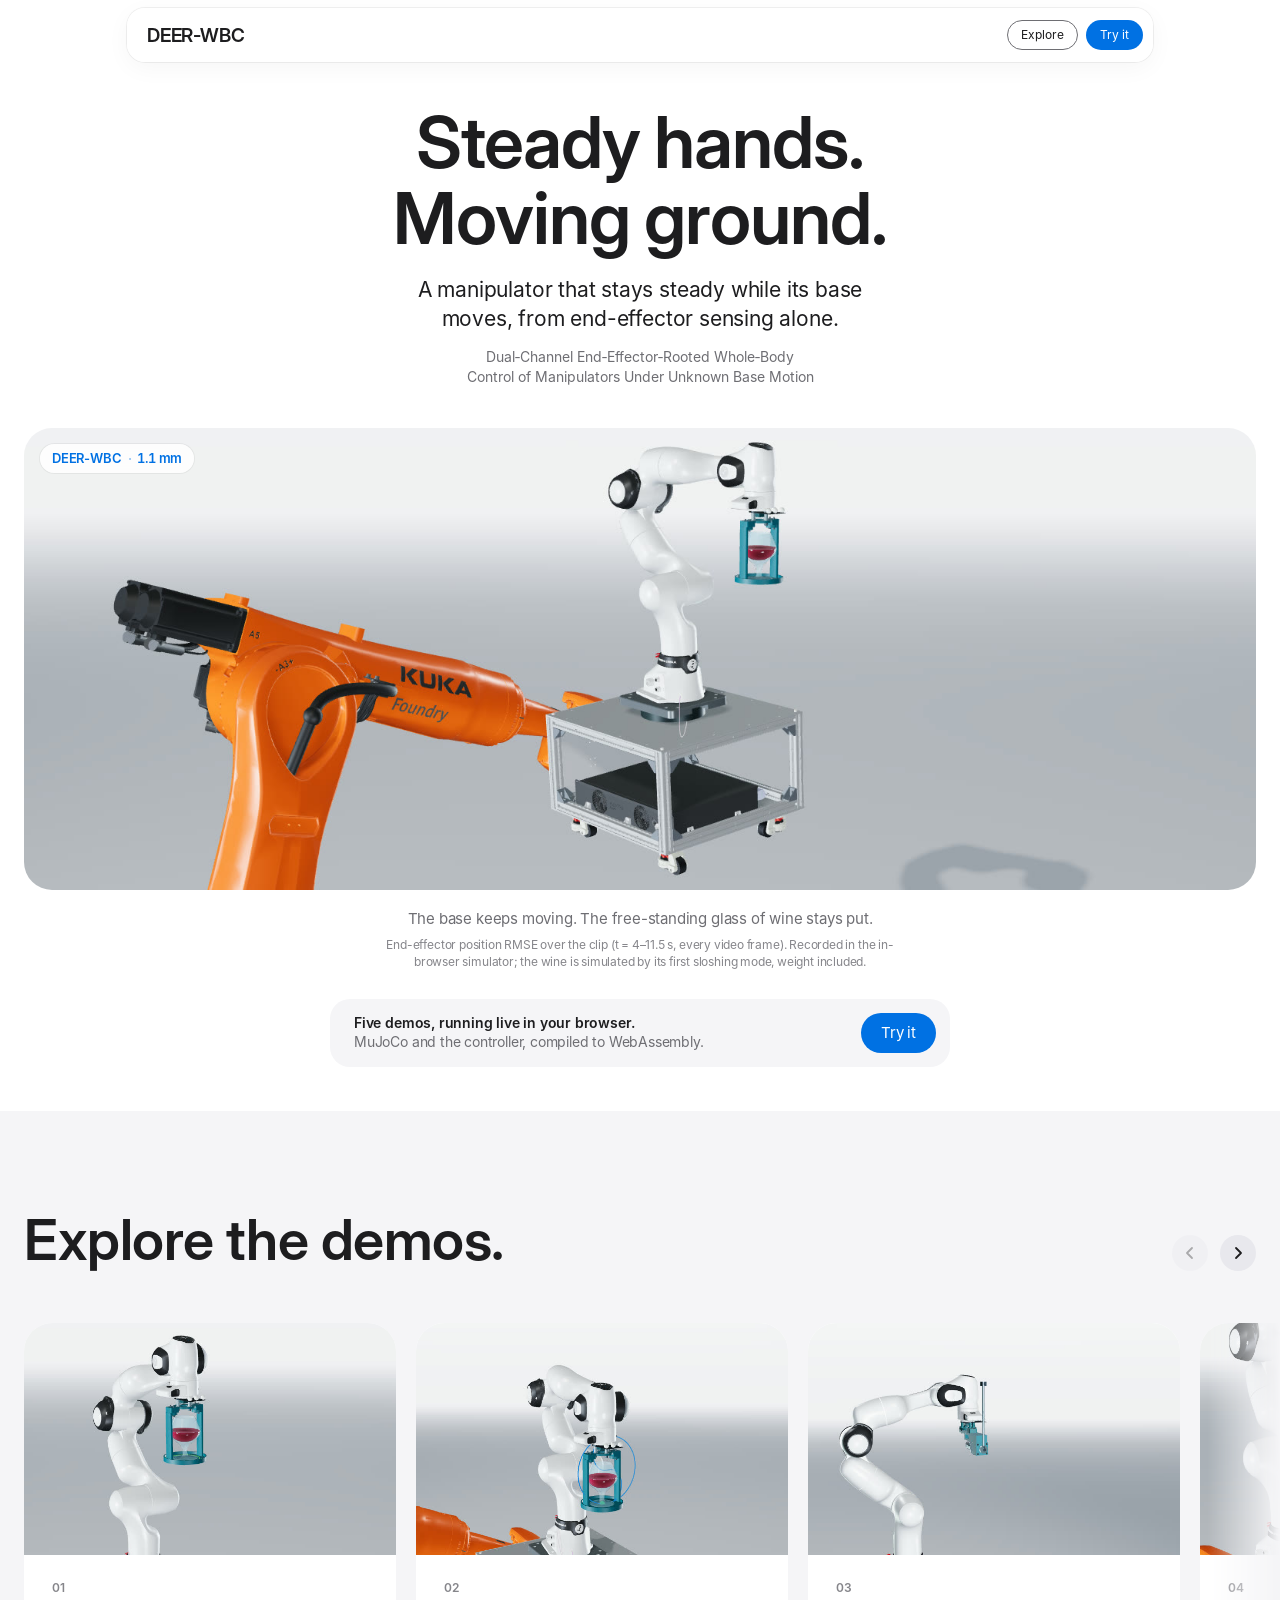
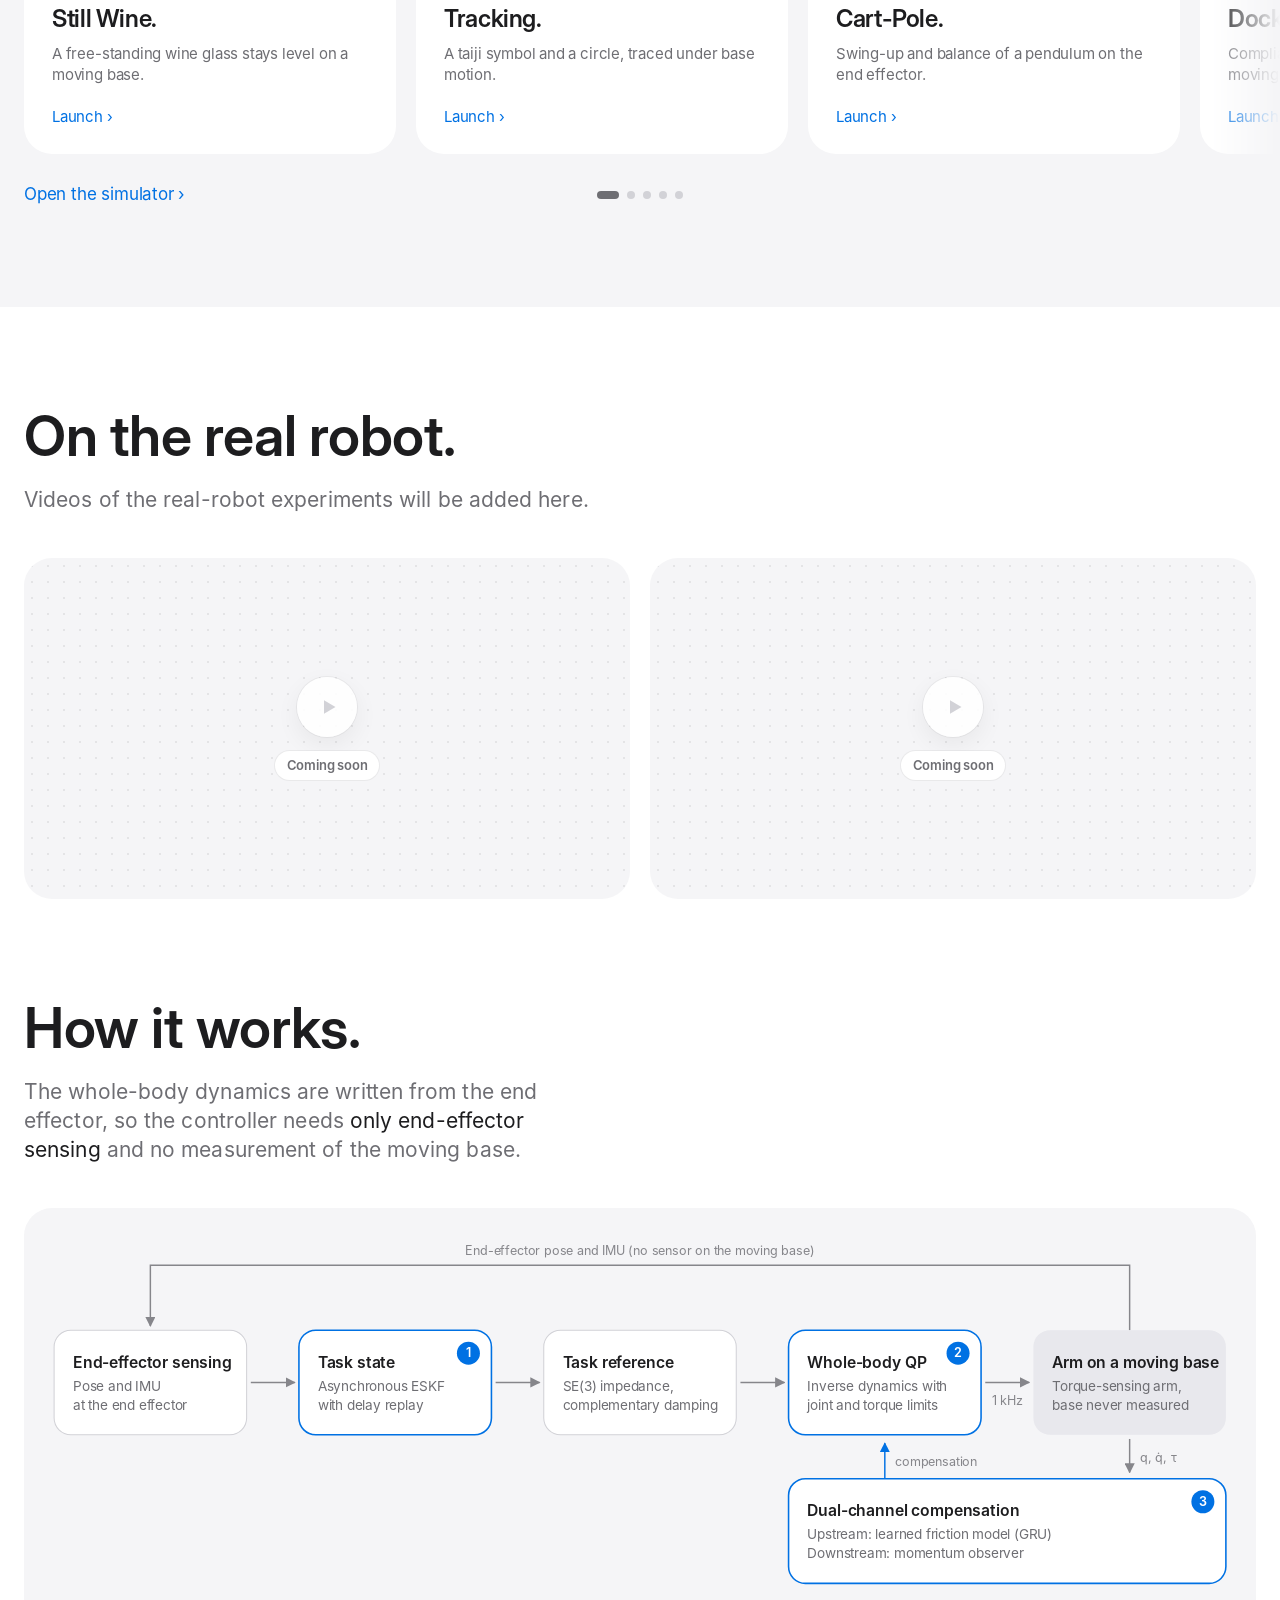
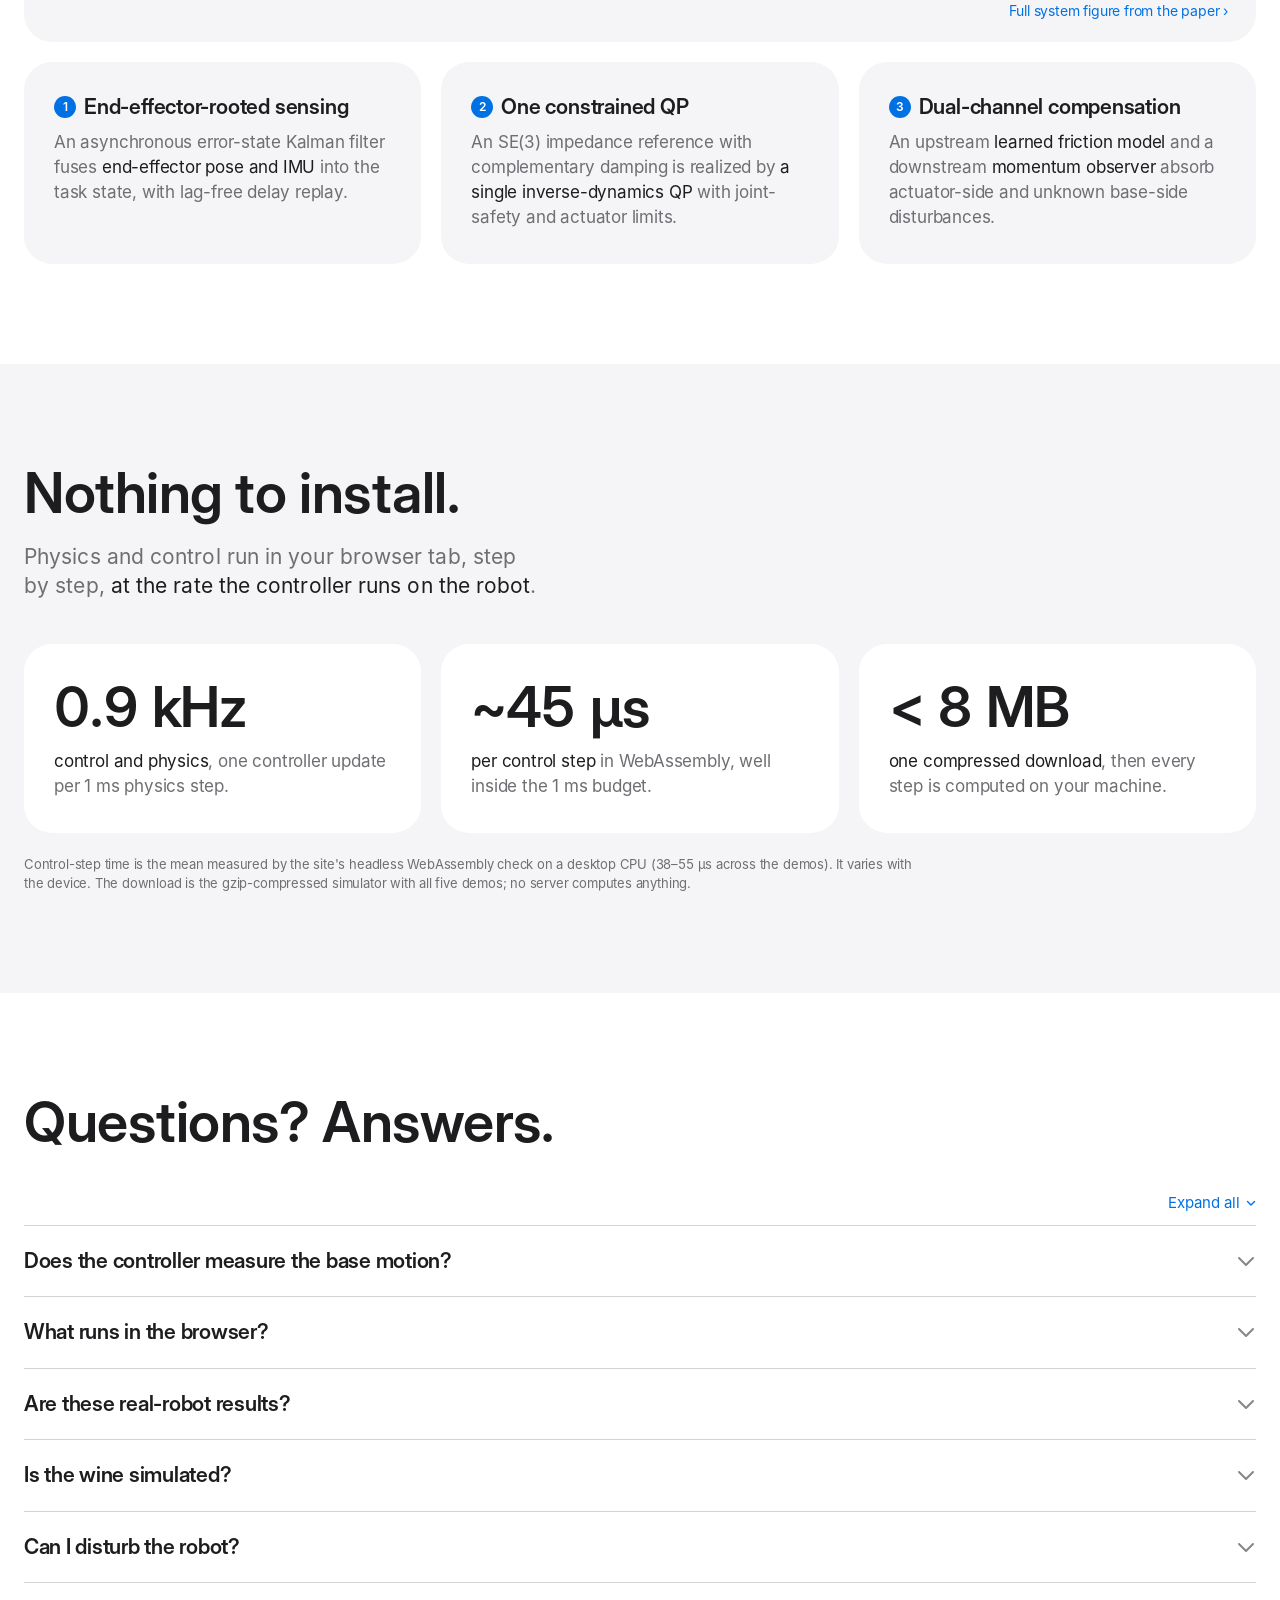
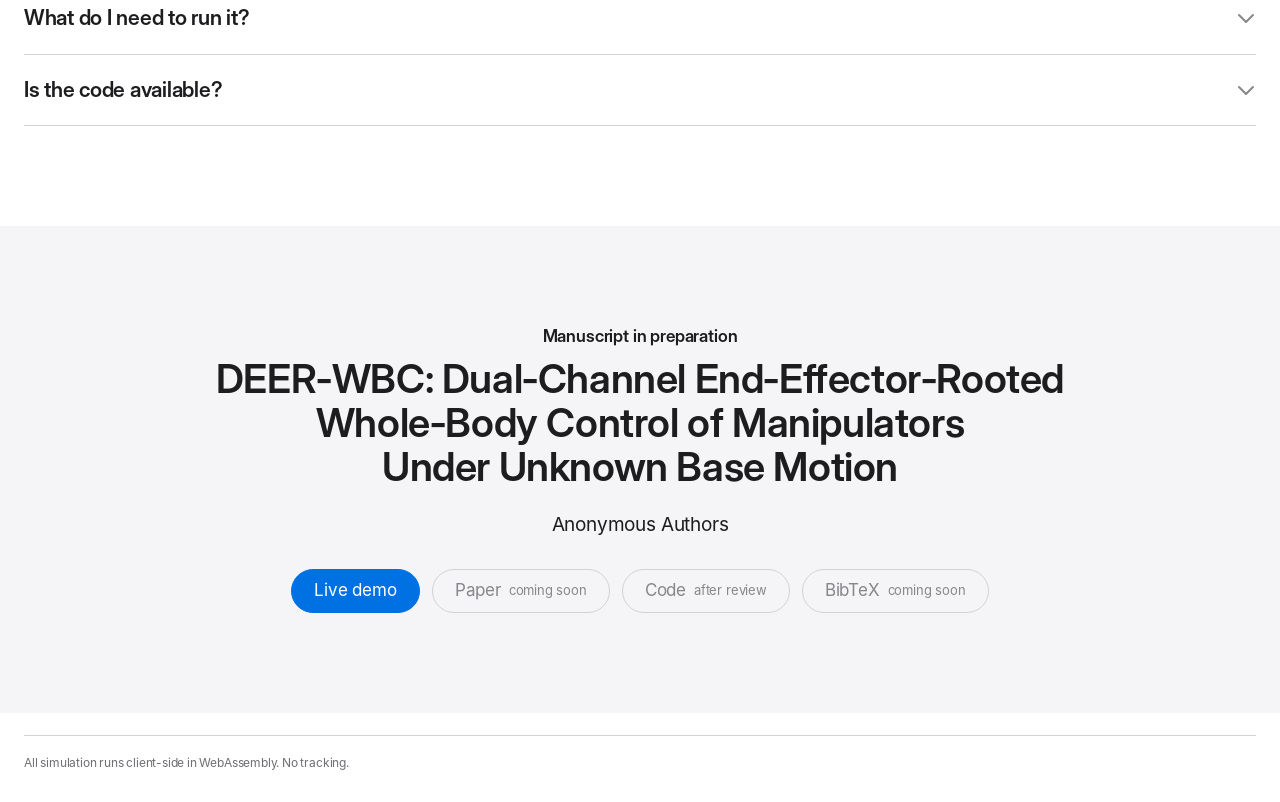
==== commit 97697121: "Deploy FR3 MuJoCo interactive web demos (source 18de467)" ====
--- a/index.html
+++ b/index.html
@@ -12,7 +12,7 @@
     :root {
       --page: #ffffff; --band: #f5f5f7; --fill: #e8e8ed; --hair: #d2d2d7;
       --ink: #1d1d1f; --ink2: #6e6e73; --faint: #86868b;
-      --blue: #0071e3; --blue-hover: #0077ed; --red: #d70015;
+      --blue: #0071e3; --blue-hover: #0077ed;
       --text: 'Inter Web', Inter, -apple-system, BlinkMacSystemFont, 'SF Pro Text', 'Helvetica Neue', Arial, sans-serif;
       --display: 'Inter Display Web', 'Inter Display', 'Inter Web', Inter, -apple-system, BlinkMacSystemFont, 'SF Pro Display', 'Helvetica Neue', Arial, sans-serif;
       --mono: 'JetBrains Mono', ui-monospace, Menlo, Consolas, monospace;
@@ -49,8 +49,8 @@
       transition: opacity .9s var(--ease) var(--rv-delay, 0s), transform .9s var(--ease) var(--rv-delay, 0s);
     }
     .rv.in { opacity: 1; transform: none; }
-    .compare.rv { transform: translateY(32px) scale(.965); transition-duration: 1.2s; }
-    .compare.rv.in { transform: none; }
+    .hero-media.rv { transform: translateY(32px) scale(.965); transition-duration: 1.2s; }
+    .hero-media.rv.in { transform: none; }
 
     /* Floating frosted navigation */
     .nav {
@@ -96,18 +96,16 @@
     .hero-sub { margin: 20px auto 0; max-width: 760px; font: 400 21px/1.381 var(--text); color: var(--ink); text-wrap: balance; }
     .hero-title { margin: 14px auto 0; max-width: 620px; font: 400 14px/1.45 var(--text); letter-spacing: 0; color: var(--ink2); text-wrap: balance; }
     .hero-stage { margin-top: 40px; padding-bottom: 44px; }
-    .compare {
+    .hero-media {
       position: relative; border-radius: 28px; overflow: hidden; background: var(--fill); aspect-ratio: 8 / 3;
     }
-    .compare video, .compare img { display: block; width: 100%; height: 100%; object-fit: cover; }
-    .compare::after { content: ''; position: absolute; top: 0; bottom: 0; left: 50%; width: 2px; background: rgba(255, 255, 255, .9); }
+    .hero-media video, .hero-media img { display: block; width: 100%; height: 100%; object-fit: cover; }
     .tag {
       position: absolute; top: 16px; padding: 5px 12px; border-radius: 999px; font-size: 13px; font-weight: 600;
       background: rgba(255, 255, 255, .85); -webkit-backdrop-filter: saturate(1.8) blur(12px); backdrop-filter: saturate(1.8) blur(12px);
       box-shadow: 0 0 0 1px rgba(0, 0, 0, .05);
     }
     .tag.ours { left: 16px; color: var(--blue); }
-    .tag.base { left: calc(50% + 16px); color: var(--red); }
     .tag b { font-weight: 600; font-variant-numeric: tabular-nums; }
     .tag .sep { margin: 0 6px; opacity: .45; }
     .buy {
@@ -310,12 +308,10 @@
       .hero-sub { font-size: 19px; }
       .hl-head { font-size: 36px; line-height: 1.11; }
       .lede { font-size: 19px; }
-      /* Phones: the two halves stacked (hero_compare_tall.mp4). */
-      .compare { border-radius: 18px; aspect-ratio: 600 / 920; }
-      .compare::after { top: 50%; bottom: auto; left: 0; right: 0; width: auto; height: 2px; }
+      /* Phones: the centre 4:3 crop of the same take (hero_phone.mp4). */
+      .hero-media { border-radius: 18px; aspect-ratio: 4 / 3; }
       .tag { top: 10px; font-size: 12px; padding: 4px 10px; }
       .tag.ours { left: 10px; }
-      .tag.base { left: 10px; top: calc(50% + 10px); }
       .diagram { padding: 16px 12px 14px; border-radius: 18px; }
       .diagram .wide { display: none; }
       .diagram .tall { display: block; max-width: 420px; margin: 0 auto; }
@@ -331,7 +327,7 @@
       .hide-sm { display: none; }
     }
     @media (prefers-reduced-motion: reduce) {
-      .rv, .compare.rv, .dg-n, .dg-a { opacity: 1; transform: none; transition: none; }
+      .rv, .hero-media.rv, .dg-n, .dg-a { opacity: 1; transform: none; transition: none; }
       .dg-flow { display: none; }
       .hcard, .hcard .thumb video, .explore-menu { transition: none; }
     }
@@ -362,16 +358,15 @@
         <p class="hero-title rv">Dual&#8209;Channel End&#8209;Effector&#8209;Rooted Whole&#8209;Body Control of Manipulators Under Unknown Base&nbsp;Motion</p>
       </div>
       <div class="wrap hero-stage">
-        <div class="compare rv">
-          <video id="heroVideo" autoplay muted loop playsinline preload="auto" poster="./media/hero_compare.jpg"
-            data-wide="./media/hero_compare.mp4" data-wide-poster="./media/hero_compare.jpg"
-            data-tall="./media/hero_compare_tall.mp4" data-tall-poster="./media/hero_compare_tall.jpg"
-            aria-label="Free-standing glass of wine on a moving base: our controller versus a conventional fixed-base controller"></video>
-          <span class="tag ours">DEER-WBC<span class="sep">·</span><b>1.0 mm</b></span>
-          <span class="tag base">Fixed-base<span class="sep">·</span><b>69 mm</b></span>
+        <div class="hero-media rv">
+          <video id="heroVideo" autoplay muted loop playsinline preload="auto" poster="./media/hero.jpg"
+            data-wide="./media/hero.mp4" data-wide-poster="./media/hero.jpg"
+            data-narrow="./media/hero_phone.mp4" data-narrow-poster="./media/hero_phone.jpg"
+            aria-label="Free-standing glass of wine held by our controller while the base under the arm keeps moving"></video>
+          <span class="tag ours">DEER-WBC<span class="sep">·</span><b>1.1 mm</b></span>
         </div>
-        <p class="caption rv">Same moving base, same free-standing glass of wine. Only the controller differs.</p>
-        <p class="caption-note rv">End-effector position RMSE over the clip (t = 4–11.5 s, every video frame). Recorded in the in-browser simulator; the fixed-base controller assumes the base is still, and the wine surface is a first-mode sloshing model.</p>
+        <p class="caption rv">The base keeps moving. The free-standing glass of wine stays put.</p>
+        <p class="caption-note rv">End-effector position RMSE over the clip (t = 4–11.5 s, every video frame). Recorded in the in-browser simulator; the wine is simulated by its first sloshing mode, weight included.</p>
         <div class="buy rv">
           <p>Five demos, running live in your browser.<span>MuJoCo and the controller, compiled to WebAssembly.</span></p>
           <a class="cta" href="./three/">Try it</a>
@@ -565,14 +560,12 @@
         <div class="faq" id="faqList">
           <details><summary>Does the controller measure the base motion?<svg viewBox="0 0 20 20" aria-hidden="true"><path d="M3 7l7 7 7-7" fill="none" stroke="currentColor" stroke-width="2" stroke-linecap="round" stroke-linejoin="round"/></svg></summary>
             <div class="ans"><p>No. <b>The base is never measured.</b> The dynamics are written from the end effector, and the task state comes from end-effector pose and an IMU fused by an error-state Kalman filter. The base motion acts on the arm as an unknown disturbance.</p></div></details>
-          <details><summary>What is the fixed-base controller in the comparison?<svg viewBox="0 0 20 20" aria-hidden="true"><path d="M3 7l7 7 7-7" fill="none" stroke="currentColor" stroke-width="2" stroke-linecap="round" stroke-linejoin="round"/></svg></summary>
-            <div class="ans"><p>A conventional controller that <b>assumes the base is still</b>. In the simulator, switch the controller to Fixed-base, or turn on the fixed-base ghost to run it under the same base motion next to ours.</p></div></details>
           <details><summary>What runs in the browser?<svg viewBox="0 0 20 20" aria-hidden="true"><path d="M3 7l7 7 7-7" fill="none" stroke="currentColor" stroke-width="2" stroke-linecap="round" stroke-linejoin="round"/></svg></summary>
             <div class="ans"><p>MuJoCo and the controller, both compiled from C++ to WebAssembly. In all five demos, <b>the low level is the same C++ code as our offline simulation</b>: the learned friction model, the momentum observer, and an arm with elastic joints and joint friction.</p></div></details>
           <details><summary>Are these real-robot results?<svg viewBox="0 0 20 20" aria-hidden="true"><path d="M3 7l7 7 7-7" fill="none" stroke="currentColor" stroke-width="2" stroke-linecap="round" stroke-linejoin="round"/></svg></summary>
             <div class="ans"><p>No. <b>Everything on this site is simulation.</b> The error readout comes from the simulated run in your tab, and contact makes long runs sensitive to tiny numerical differences, so it can differ slightly between devices. Real-robot experiments will be reported in the paper, and their videos will be added <a href="#real">on this page</a>.</p></div></details>
           <details><summary>Is the wine simulated?<svg viewBox="0 0 20 20" aria-hidden="true"><path d="M3 7l7 7 7-7" fill="none" stroke="currentColor" stroke-width="2" stroke-linecap="round" stroke-linejoin="round"/></svg></summary>
-            <div class="ans"><p>The glass is a free body that rests on the tray through contact, so <b>it can slide and tip</b>. The wine surface follows a first-mode sloshing model driven by the glass motion; it is a visual model and does not push back on the glass.</p></div></details>
+            <div class="ans"><p>The glass is a free body that rests on the tray through contact, so <b>it can slide and tip</b>. The wine is part of the physics: its first sloshing mode is an equivalent pendulum inside the glass, so <b>it has its weight and pushes back on the glass</b>. Ordinary motion tilts the surface by a few degrees; shaking the glass near its natural frequency (about 2.7 Hz) or tipping it spills wine over the rim. The surface is drawn as a plane and the spilled wine as droplets.</p></div></details>
           <details><summary>Can I disturb the robot?<svg viewBox="0 0 20 20" aria-hidden="true"><path d="M3 7l7 7 7-7" fill="none" stroke="currentColor" stroke-width="2" stroke-linecap="round" stroke-linejoin="round"/></svg></summary>
             <div class="ans"><p>Yes. Hold <kbd>Ctrl</kbd> / <kbd>⌘</kbd> and drag the glass or the arm to push it. On the KUKA-mounted demos you can also <b>drive the carrying robot with the keyboard</b> in six degrees of freedom and watch the arm keep its task.</p></div></details>
           <details><summary>What do I need to run it?<svg viewBox="0 0 20 20" aria-hidden="true"><path d="M3 7l7 7 7-7" fill="none" stroke="currentColor" stroke-width="2" stroke-linecap="round" stroke-linejoin="round"/></svg></summary>
@@ -606,17 +599,17 @@
       const hasIO = 'IntersectionObserver' in window;
       const EASE = 'cubic-bezier(.28, .11, .32, 1)';
 
-      // Hero: the side-by-side clip, or the stacked one on phones; swap (keeping the time) when the width
-      // crosses the breakpoint, so a resized or rotated window never shows the other layout cropped.
+      // Hero: the wide clip, or its centre 4:3 crop on phones; swap (keeping the time) when the width
+      // crosses the breakpoint, so a resized or rotated window never shows the other framing cropped.
       const hero = document.getElementById('heroVideo');
       if (hero) {
         const mq = window.matchMedia('(max-width: 734px)');
         const pick = () => {
-          const tall = mq.matches;
-          const src = tall ? hero.dataset.tall : hero.dataset.wide;
+          const narrow = mq.matches;
+          const src = narrow ? hero.dataset.narrow : hero.dataset.wide;
           if (hero.getAttribute('src') === src) return;
           const t = hero.currentTime || 0;
-          hero.poster = tall ? hero.dataset.tallPoster : hero.dataset.widePoster;
+          hero.poster = narrow ? hero.dataset.narrowPoster : hero.dataset.widePoster;
           hero.src = src;
           if (t > 0) {
             hero.addEventListener('loadedmetadata', () => {
